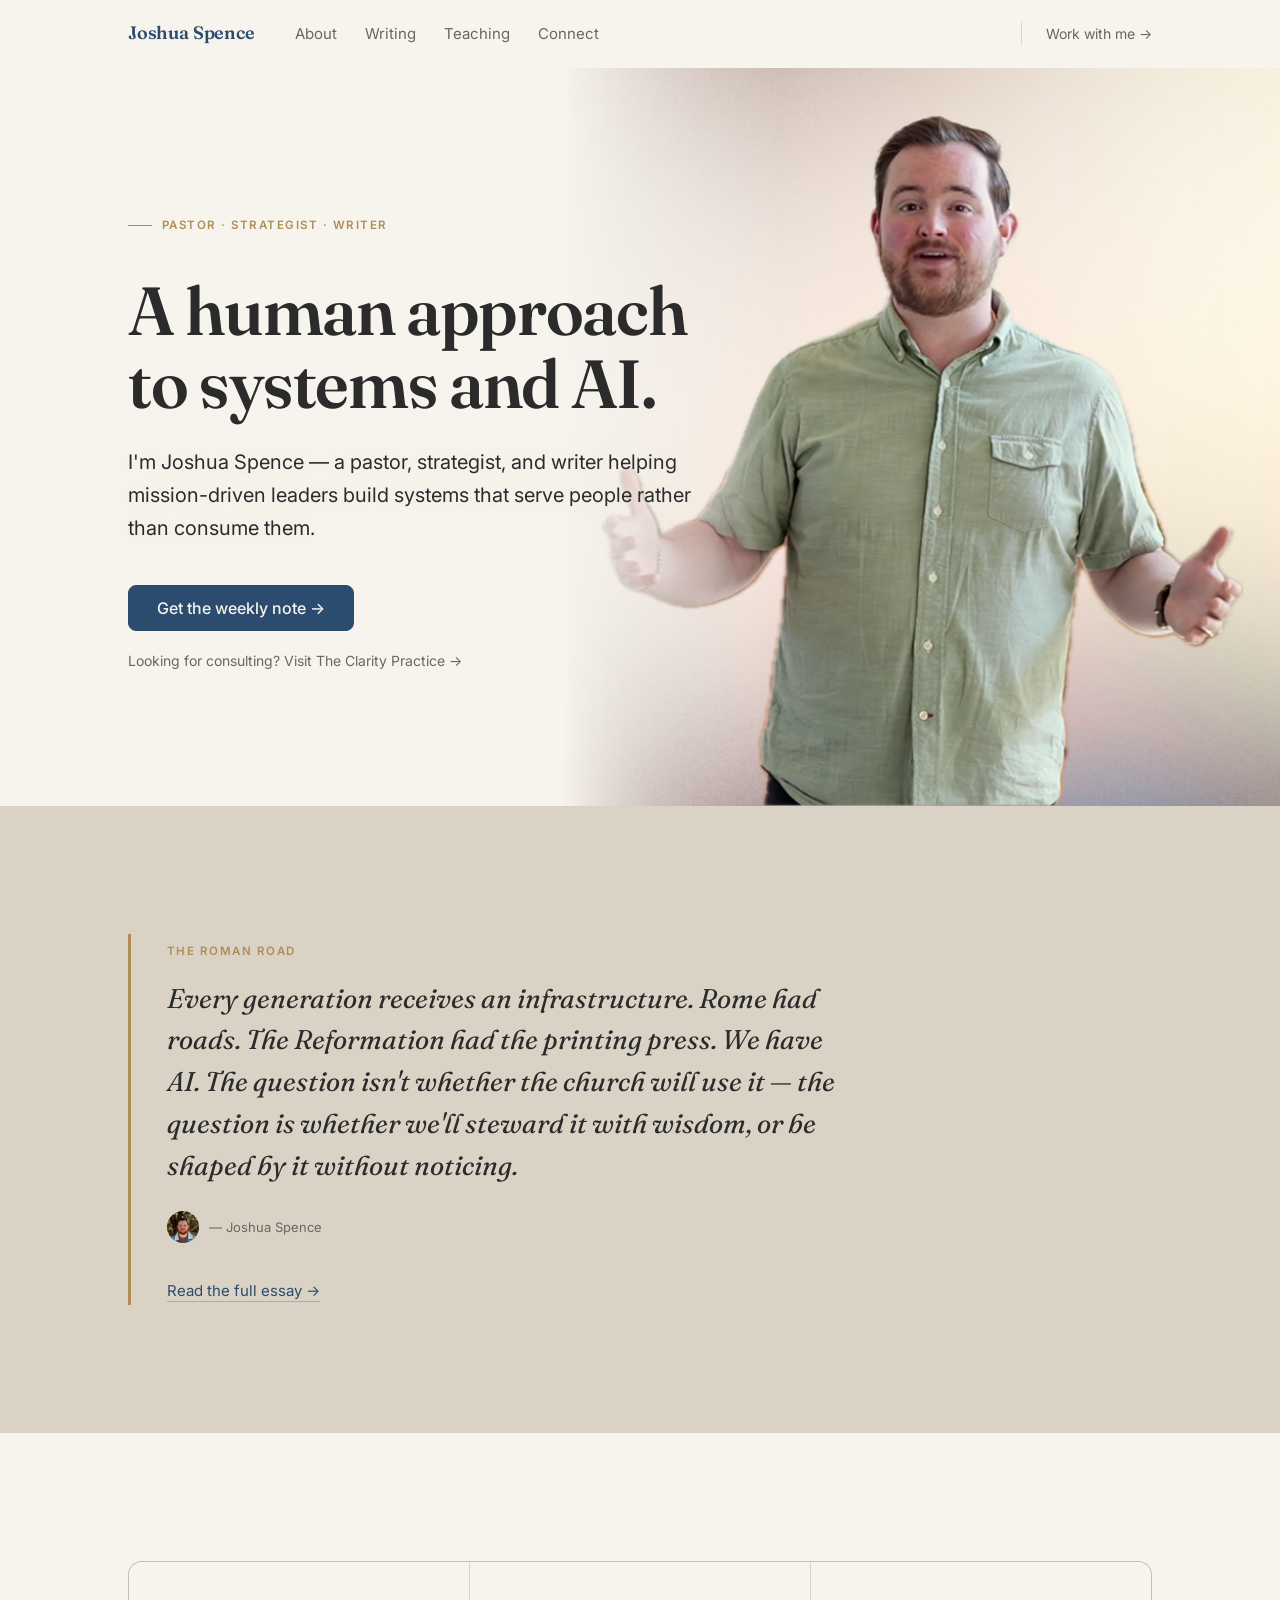
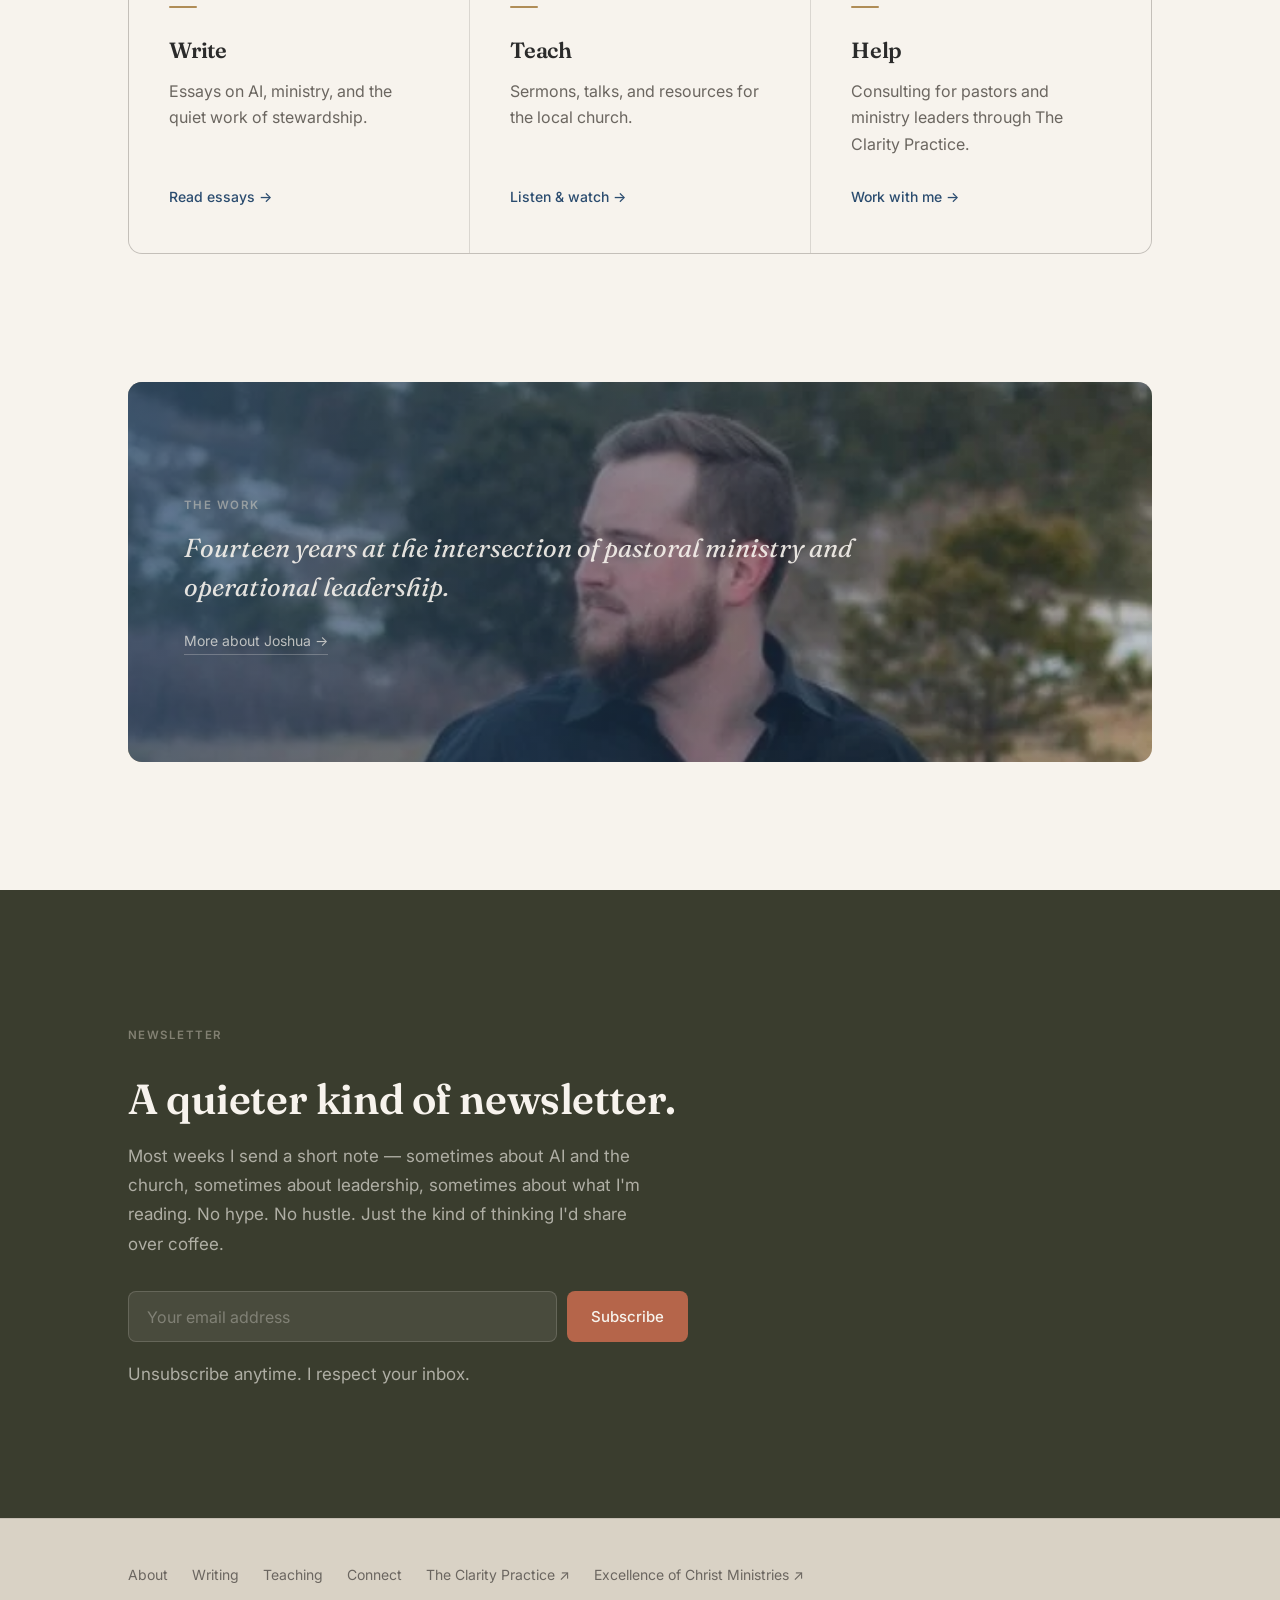
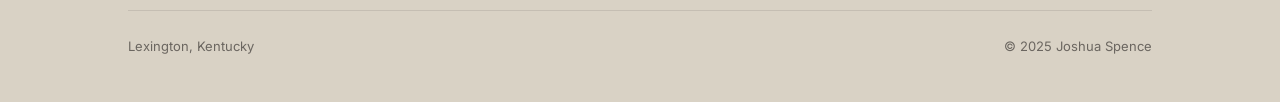
==== index.html @ 47ae92fe "Fix Kit forms: native HTML POST via hidden iframe" ====
<!DOCTYPE html>
<html lang="en">
<head>
  <meta charset="UTF-8">
  <meta name="viewport" content="width=device-width, initial-scale=1.0">
  <title>Joshua Spence — A Human Approach to Systems and AI</title>
  <meta name="description" content="Joshua Spence is a pastor, strategist, and writer helping mission-driven leaders build systems that serve people rather than consume them.">
  <link rel="preconnect" href="https://fonts.googleapis.com">
  <link rel="preconnect" href="https://fonts.gstatic.com" crossorigin>
  <link href="https://fonts.googleapis.com/css2?family=Fraunces:ital,opsz,wght@0,9..144,400;0,9..144,600;0,9..144,700;1,9..144,400;1,9..144,600&family=Inter:wght@400;500;600&display=swap" rel="stylesheet">
  <link rel="stylesheet" href="assets/css/styles.css">
</head>
<body>

  <!-- NAV -->
  <nav class="nav" role="navigation" aria-label="Main navigation">
    <div class="nav-inner">
      <a href="index.html" class="nav-logo">Joshua Spence</a>
      <ul class="nav-links" role="list">
        <li><a href="about.html">About</a></li>
        <li><a href="writing.html">Writing</a></li>
        <li><a href="teaching.html">Teaching</a></li>
        <li><a href="connect.html">Connect</a></li>
      </ul>
      <a href="https://theclaritypractice.com" class="nav-work" target="_blank" rel="noopener noreferrer">Work with me →</a>
      <button class="nav-hamburger" aria-label="Open menu" aria-expanded="false">
        <span></span><span></span><span></span>
      </button>
    </div>
  </nav>

  <div class="nav-mobile" role="dialog" aria-label="Mobile navigation">
    <a href="about.html">About</a>
    <a href="writing.html">Writing</a>
    <a href="teaching.html">Teaching</a>
    <a href="connect.html">Connect</a>
    <a href="https://theclaritypractice.com" class="nav-work-mobile" target="_blank" rel="noopener noreferrer">Work with me →</a>
  </div>

  <main>

    <!-- HERO -->
    <section class="home-hero-section">
      <div class="home-hero-photo" aria-hidden="true">
        <img src="assets/img/js-hero.png" alt="" draggable="false">
      </div>
      <div class="container">
        <div class="home-hero">
          <span class="overline">Pastor · Strategist · Writer</span>
          <h1>A human approach to systems and AI.</h1>
          <p class="hero-sub">I'm Joshua Spence — a pastor, strategist, and writer helping mission-driven leaders build systems that serve people rather than consume them.</p>
          <div class="hero-actions">
            <a href="#subscribe" class="btn btn-primary btn-lg">Get the weekly note →</a>
            <a href="https://theclaritypractice.com" class="hero-secondary" target="_blank" rel="noopener noreferrer">Looking for consulting? Visit The Clarity Practice →</a>
          </div>
        </div>
      </div>
    </section>

    <!-- THE ROMAN ROAD -->
    <section class="roman-road section-stone">
      <div class="container">
        <div class="roman-road-inner fade-up">
          <span class="overline">The Roman Road</span>
          <p class="roman-road-body">Every generation receives an infrastructure. Rome had roads. The Reformation had the printing press. We have AI. The question isn't whether the church will use it — the question is whether we'll steward it with wisdom, or be shaped by it without noticing.</p>
          <div class="quote-attr">
            <div class="avatar avatar-sm">
              <img src="assets/img/js-portrait.jpg" alt="Joshua Spence">
            </div>
            <span class="quote-attr-name">— Joshua Spence</span>
          </div>
          <div class="roman-road-cta">
            <a href="writing.html#roman-road" class="link-text">Read the full essay →</a>
          </div>
        </div>
      </div>
    </section>

    <!-- THREE COLUMNS: WRITE / TEACH / HELP -->
    <section class="three-col-section">
      <div class="container">
        <div class="three-col-grid stagger">

          <div class="col-card">
            <div class="col-rule"></div>
            <h3>Write</h3>
            <p>Essays on AI, ministry, and the quiet work of stewardship.</p>
            <a href="writing.html" class="col-link">Read essays →</a>
          </div>

          <div class="col-card">
            <div class="col-rule"></div>
            <h3>Teach</h3>
            <p>Sermons, talks, and resources for the local church.</p>
            <a href="teaching.html" class="col-link">Listen &amp; watch →</a>
          </div>

          <div class="col-card">
            <div class="col-rule"></div>
            <h3>Help</h3>
            <p>Consulting for pastors and ministry leaders through The Clarity Practice.</p>
            <a href="https://theclaritypractice.com" class="col-link" target="_blank" rel="noopener noreferrer">Work with me →</a>
          </div>

        </div>
      </div>
    </section>

    <!-- PHOTO STRIP -->
    <section style="padding: 0 0 clamp(88px,10vw,128px);">
      <div class="container">
        <div class="photo-strip fade-up">
          <img src="assets/img/js-outdoor.jpg" alt="Joshua Spence" loading="lazy">
          <div class="photo-strip-overlay">
            <div class="photo-strip-content">
              <span class="overline">The Work</span>
              <blockquote>Fourteen years at the intersection of pastoral ministry and operational leadership.</blockquote>
              <a href="about.html" class="strip-link">More about Joshua →</a>
            </div>
          </div>
        </div>
      </div>
    </section>

    <!-- EMAIL SIGNUP -->
    <section class="email-section" id="subscribe">
      <div class="container">
        <div class="email-inner fade-up">
          <span class="overline">Newsletter</span>
          <h2>A quieter kind of newsletter.</h2>
          <p>Most weeks I send a short note — sometimes about AI and the church, sometimes about leadership, sometimes about what I'm reading. No hype. No hustle. Just the kind of thinking I'd share over coffee.</p>
          <iframe name="kit-frame" style="display:none;" aria-hidden="true" title="Kit form target"></iframe>
          <form class="email-form" action="https://app.kit.com/forms/53e5c9f80a/subscriptions" method="post" target="kit-frame" novalidate>
            <input type="email" name="email_address" class="email-input" placeholder="Your email address" required aria-label="Email address">
            <button type="submit" class="email-btn">Subscribe</button>
          </form>
          <p class="email-micro">Unsubscribe anytime. I respect your inbox.</p>
        </div>
      </div>
    </section>

  </main>

  <!-- FOOTER -->
  <footer class="footer" role="contentinfo">
    <div class="container">
      <div class="footer-inner">
        <nav class="footer-links" aria-label="Footer navigation">
          <a href="about.html">About</a>
          <a href="writing.html">Writing</a>
          <a href="teaching.html">Teaching</a>
          <a href="connect.html">Connect</a>
          <a href="https://theclaritypractice.com" target="_blank" rel="noopener noreferrer">The Clarity Practice ↗</a>
          <a href="https://excellenciesofchrist.com" target="_blank" rel="noopener noreferrer">Excellence of Christ Ministries ↗</a>
        </nav>
        <div class="footer-divider"></div>
        <div class="footer-meta">
          <span>Lexington, Kentucky</span>
          <span>&copy; 2025 Joshua Spence</span>
        </div>
      </div>
    </div>
  </footer>

  <script src="assets/js/main.js"></script>
</body>
</html>
---- assets/css/styles.css ----
/* ─────────────────────────────────────────────────────
   Joshua Spence — joshuaspence.com
   Visual Identity: Fraunces + Inter
   Palette: Ivory · Stone · Deep Slate · Brass · Clay
   ───────────────────────────────────────────────────── */

/* 01 — DESIGN TOKENS
───────────────────── */
:root {
  /* Palette */
  --ivory:      #F7F3ED;
  --stone:      #D9D2C5;
  --charcoal:   #2B2B2B;
  --warm-grey:  #6B6660;
  --slate:      #2B4C6F;
  --brass:      #B08D57;
  --clay:       #B5654A;
  --olive:      #3A3D2E;

  /* Semantic aliases */
  --bg:           var(--ivory);
  --bg-surface:   var(--stone);
  --bg-dark:      var(--olive);
  --text:         var(--charcoal);
  --text-muted:   var(--warm-grey);
  --accent:       var(--slate);
  --border:       rgba(107,102,96,0.20);

  /* Typography */
  --font:         'Inter', -apple-system, BlinkMacSystemFont, system-ui, sans-serif;
  --font-display: 'Fraunces', 'Lora', Georgia, 'Times New Roman', serif;

  /* Layout */
  --nav-h:       68px;
  --max-w:       1120px;
  --pad:         clamp(20px, 5vw, 48px);
  --section-pad: clamp(88px, 10vw, 128px);

  /* Radii */
  --r-sm: 4px;
  --r:    8px;
  --r-lg: 14px;

  /* Shadows */
  --shadow-sm: 0 1px 4px rgba(43,76,111,0.08);
  --shadow:    0 2px 14px rgba(43,76,111,0.10), 0 1px 3px rgba(43,76,111,0.05);

  --ease: 200ms ease;
}

/* 02 — RESET
────────────── */
*, *::before, *::after { box-sizing: border-box; margin: 0; padding: 0; }
html { scroll-behavior: smooth; -webkit-text-size-adjust: 100%; }
body {
  font-family: var(--font);
  font-size: 18px;
  line-height: 1.7;
  color: var(--text);
  background: var(--bg);
  -webkit-font-smoothing: antialiased;
}
img, video { display: block; max-width: 100%; }
a { color: var(--accent); text-decoration: none; }
button { cursor: pointer; font: inherit; border: none; background: none; }
::selection { background: rgba(176,141,87,0.22); }

/* 03 — BASE TYPOGRAPHY
──────────────────────── */
h1, h2, h3, h4 {
  font-family: var(--font-display);
  color: var(--text);
  letter-spacing: -0.01em;
}
h1 { font-size: clamp(36px, 5.5vw, 52px); font-weight: 600; line-height: 1.15; }
h2 { font-size: clamp(26px, 3.5vw, 36px); font-weight: 600; line-height: 1.25; }
h3 { font-size: clamp(20px, 2.5vw, 26px); font-weight: 400; line-height: 1.35; }
p { max-width: 65ch; }
p + p { margin-top: 1.25em; }

/* 04 — LAYOUT
─────────────── */
.container {
  max-width: var(--max-w);
  margin-inline: auto;
  padding-inline: var(--pad);
}
section { padding-block: var(--section-pad); }
.section-stone { background: var(--stone); }
.section-dark  { background: var(--bg-dark); }

/* 05 — OVERLINE / EYEBROW
─────────────────────────── */
.overline {
  display: inline-block;
  font-family: var(--font);
  font-size: 11.5px;
  font-weight: 600;
  letter-spacing: 0.13em;
  text-transform: uppercase;
  color: var(--brass);
  margin-bottom: 16px;
}

/* 06 — NAV
──────────── */
.nav {
  position: sticky;
  top: 0;
  z-index: 100;
  height: var(--nav-h);
  background: rgba(247,243,237,0.96);
  backdrop-filter: blur(8px);
  -webkit-backdrop-filter: blur(8px);
  border-bottom: 1px solid transparent;
  transition: border-color var(--ease), box-shadow var(--ease);
}
.nav.scrolled {
  border-bottom-color: var(--border);
  box-shadow: var(--shadow-sm);
}
.nav-inner {
  max-width: var(--max-w);
  margin-inline: auto;
  padding-inline: var(--pad);
  height: 100%;
  display: flex;
  align-items: center;
  gap: 0;
}
.nav-logo {
  font-family: var(--font-display);
  font-size: 18px;
  font-weight: 600;
  color: var(--slate);
  letter-spacing: -0.01em;
  text-decoration: none;
  flex-shrink: 0;
}
.nav-logo:hover { text-decoration: none; opacity: 0.80; }
.nav-links {
  display: flex;
  list-style: none;
  gap: 28px;
  margin-left: 40px;
}
.nav-links a {
  font-size: 15px;
  font-weight: 400;
  color: var(--warm-grey);
  text-decoration: none;
  transition: color var(--ease);
}
.nav-links a:hover,
.nav-links a.active { color: var(--text); }
.nav-work {
  margin-left: auto;
  font-size: 14px;
  color: var(--warm-grey);
  text-decoration: none;
  white-space: nowrap;
  transition: color var(--ease);
  padding-left: 24px;
  border-left: 1px solid var(--border);
  flex-shrink: 0;
}
.nav-work:hover { color: var(--slate); text-decoration: none; }
.nav-hamburger {
  display: none;
  flex-direction: column;
  gap: 5px;
  padding: 8px;
  margin-left: auto;
}
.nav-hamburger span {
  display: block;
  width: 22px;
  height: 1.5px;
  background: var(--text);
  transition: transform var(--ease), opacity var(--ease);
}
.nav-hamburger.open span:nth-child(1) { transform: translateY(6.5px) rotate(45deg); }
.nav-hamburger.open span:nth-child(2) { opacity: 0; }
.nav-hamburger.open span:nth-child(3) { transform: translateY(-6.5px) rotate(-45deg); }

/* 07 — MOBILE NAV
─────────────────── */
.nav-mobile {
  display: none;
  position: fixed;
  inset: var(--nav-h) 0 0;
  background: var(--bg);
  z-index: 99;
  flex-direction: column;
  padding: 36px var(--pad) var(--pad);
  gap: 0;
  overflow-y: auto;
}
.nav-mobile.open { display: flex; }
.nav-mobile a {
  font-family: var(--font-display);
  font-size: 26px;
  font-weight: 600;
  color: var(--text);
  text-decoration: none;
  padding-block: 14px;
  border-bottom: 1px solid var(--border);
}
.nav-mobile a:last-child { border-bottom: none; }
.nav-mobile .nav-work-mobile {
  font-family: var(--font);
  font-size: 15px;
  font-weight: 400;
  color: var(--warm-grey);
  margin-top: 24px;
  padding-top: 24px;
  border-top: 1px solid var(--border);
  border-bottom: none;
  padding-block: 0;
}

/* 08 — BUTTONS
──────────────── */
.btn {
  display: inline-flex;
  align-items: center;
  gap: 6px;
  font-size: 15px;
  font-weight: 500;
  padding: 12px 22px;
  border-radius: var(--r);
  text-decoration: none;
  transition: all var(--ease);
  cursor: pointer;
  border: 1.5px solid transparent;
  white-space: nowrap;
  line-height: 1;
}
.btn-lg { padding: 14px 28px; font-size: 16px; }
.btn-sm { padding: 9px 18px; font-size: 14px; }

.btn-primary {
  background: var(--slate);
  color: var(--ivory);
  border-color: var(--slate);
}
.btn-primary:hover {
  background: #23405E;
  border-color: #23405E;
  box-shadow: 0 4px 16px rgba(43,76,111,0.24);
  text-decoration: none;
  color: var(--ivory);
}
.btn-secondary {
  background: transparent;
  color: var(--slate);
  border-color: rgba(43,76,111,0.28);
}
.btn-secondary:hover {
  background: rgba(43,76,111,0.05);
  border-color: var(--slate);
  text-decoration: none;
  color: var(--slate);
}
.btn-clay {
  background: var(--clay);
  color: var(--ivory);
  border-color: var(--clay);
}
.btn-clay:hover {
  background: #A0573E;
  border-color: #A0573E;
  box-shadow: 0 4px 16px rgba(181,101,74,0.28);
  text-decoration: none;
  color: var(--ivory);
}
.btn-ghost {
  background: rgba(247,243,237,0.08);
  color: rgba(247,243,237,0.85);
  border-color: rgba(247,243,237,0.20);
}
.btn-ghost:hover {
  background: rgba(247,243,237,0.14);
  color: var(--ivory);
  text-decoration: none;
}
.link-text {
  font-size: 15px;
  color: var(--slate);
  text-decoration: none;
  border-bottom: 1px solid rgba(43,76,111,0.28);
  transition: border-color var(--ease);
  padding-bottom: 1px;
}
.link-text:hover { border-bottom-color: var(--slate); text-decoration: none; }
.link-muted {
  font-size: 14px;
  color: var(--warm-grey);
  text-decoration: none;
  transition: color var(--ease);
}
.link-muted:hover { color: var(--text); text-decoration: none; }

/* 09 — INNER PAGE HERO
──────────────────────── */
.page-hero {
  padding-top: clamp(64px, 9vw, 104px);
  padding-bottom: clamp(48px, 6vw, 80px);
}
.page-hero .overline { display: block; }
.page-hero h1 {
  margin-top: 10px;
  max-width: 18ch;
}
.page-hero .hero-sub {
  margin-top: 20px;
  font-size: clamp(17px, 2vw, 20px);
  line-height: 1.62;
  color: var(--warm-grey);
  max-width: 52ch;
}

/* 10 — HOME HERO
──────────────────── */
/* Hero section: text over layered photo */
.home-hero-section {
  position: relative;
  padding: 0;
  overflow: hidden;
  min-height: clamp(580px, 82vh, 780px);
}
.home-hero-section .container {
  position: relative;
  z-index: 2;
}
.home-hero {
  padding-top: clamp(88px, 12vw, 148px);
  padding-bottom: clamp(80px, 10vw, 120px);
  display: flex;
  flex-direction: column;
  align-items: flex-start;
  max-width: 600px;
}
.home-hero-photo {
  position: absolute;
  right: 0;
  top: 0;
  bottom: 0;
  width: clamp(420px, 56vw, 760px);
  z-index: 1;
  pointer-events: none;
  user-select: none;
  /* Only dissolve the left edge — top uses the image's natural light background to blend */
  -webkit-mask-image: linear-gradient(to right, transparent 0%, rgba(0,0,0,0.4) 12%, black 30%);
  mask-image: linear-gradient(to right, transparent 0%, rgba(0,0,0,0.4) 12%, black 30%);
}
.home-hero-photo img {
  display: block;
  width: 100%;
  height: 100%;
  object-fit: cover;
  object-position: center 8%;
}
.home-hero .overline {
  display: flex;
  align-items: center;
  gap: 10px;
}
.home-hero .overline::before {
  content: '';
  display: block;
  width: 24px;
  height: 1px;
  background: var(--brass);
  flex-shrink: 0;
}
.home-hero h1 {
  margin-top: 22px;
  font-size: clamp(40px, 6.5vw, 68px);
  line-height: 1.08;
  letter-spacing: -0.02em;
  max-width: 15ch;
}
.home-hero .hero-sub {
  margin-top: 26px;
  font-size: clamp(17px, 2vw, 20px);
  line-height: 1.65;
  color: var(--charcoal);
  max-width: 54ch;
  /* Readable against ivory and against the photo — soft ivory halo */
  text-shadow:
    0 0 18px rgba(247,243,237,0.95),
    0 0 36px rgba(247,243,237,0.80),
    0 0 56px rgba(247,243,237,0.60);
}
.hero-actions {
  margin-top: 40px;
  display: flex;
  flex-direction: column;
  gap: 18px;
  align-items: flex-start;
}
.hero-secondary {
  font-size: 14px;
  color: var(--warm-grey);
  text-decoration: none;
  transition: color var(--ease);
}
.hero-secondary:hover { color: var(--slate); text-decoration: none; }

/* 11 — ROMAN ROAD PULL SECTION
───────────────────────────────── */
.roman-road {
  padding-block: var(--section-pad);
}
.roman-road-inner {
  max-width: 720px;
  padding-left: 36px;
  border-left: 3px solid var(--brass);
  position: relative;
}
.roman-road-body {
  font-family: var(--font-display);
  font-style: italic;
  font-size: clamp(20px, 2.5vw, 27px);
  line-height: 1.55;
  color: var(--text);
  max-width: 54ch;
}
.roman-road-cta {
  margin-top: 32px;
}

/* 12 — THREE COLUMN: WRITE / TEACH / HELP
─────────────────────────────────────────── */
.three-col-section {
  padding-block: var(--section-pad);
}
.three-col-header {
  margin-bottom: 52px;
}
.three-col-grid {
  display: grid;
  grid-template-columns: repeat(3, 1fr);
  gap: 1px;
  background: var(--border);
  border: 1px solid var(--border);
  border-radius: var(--r-lg);
  overflow: hidden;
}
.col-card {
  background: var(--bg);
  padding: 44px 40px;
  display: flex;
  flex-direction: column;
  transition: background var(--ease);
}
.col-card:hover { background: rgba(247,243,237,0.60); }
.col-rule {
  width: 28px;
  height: 2px;
  background: var(--brass);
  border-radius: 1px;
  margin-bottom: 28px;
  flex-shrink: 0;
}
.col-card h3 {
  font-size: 22px;
  font-weight: 600;
  color: var(--text);
  margin-bottom: 12px;
}
.col-card p {
  font-size: 16px;
  line-height: 1.65;
  color: var(--warm-grey);
  flex: 1;
  max-width: 100%;
}
.col-link {
  margin-top: 28px;
  font-size: 14px;
  font-weight: 500;
  color: var(--slate);
  text-decoration: none;
  display: inline-flex;
  align-items: center;
  gap: 4px;
  transition: gap var(--ease), color var(--ease);
  flex-shrink: 0;
}
.col-link:hover { gap: 8px; text-decoration: none; color: var(--text); }

/* 13 — EMAIL SIGNUP SECTION
─────────────────────────────── */
.email-section {
  background: var(--bg-dark);
  padding-block: var(--section-pad);
}
.email-inner { max-width: 560px; }
.email-inner .overline { color: rgba(217,210,197,0.45); }
.email-inner h2 {
  color: var(--ivory);
  margin-top: 12px;
  font-size: clamp(28px, 4vw, 42px);
  line-height: 1.2;
}
.email-inner > p {
  color: rgba(247,243,237,0.62);
  margin-top: 18px;
  font-size: 17px;
  line-height: 1.72;
  max-width: 48ch;
}
.email-form {
  display: flex;
  gap: 10px;
  margin-top: 32px;
  flex-wrap: wrap;
}
.email-input {
  flex: 1;
  min-width: 220px;
  padding: 13px 18px;
  font-size: 16px;
  font-family: var(--font);
  background: rgba(247,243,237,0.08);
  border: 1px solid rgba(247,243,237,0.16);
  border-radius: var(--r);
  color: var(--ivory);
  outline: none;
  transition: border-color var(--ease), background var(--ease);
}
.email-input::placeholder { color: rgba(247,243,237,0.32); }
.email-input:focus {
  border-color: rgba(247,243,237,0.38);
  background: rgba(247,243,237,0.12);
}
.email-btn {
  padding: 13px 24px;
  background: var(--clay);
  color: var(--ivory);
  border: none;
  border-radius: var(--r);
  font-size: 15px;
  font-weight: 500;
  font-family: var(--font);
  cursor: pointer;
  transition: background var(--ease), box-shadow var(--ease);
  white-space: nowrap;
}
.email-btn:hover {
  background: #A0573E;
  box-shadow: 0 4px 16px rgba(181,101,74,0.30);
}
.email-btn.sent { background: var(--olive); cursor: default; }
.email-micro {
  margin-top: 14px;
  font-size: 13px;
  color: rgba(247,243,237,0.30);
  max-width: none;
}

/* 14 — WRITING / ESSAY LIST
─────────────────────────────── */
.essay-list {
  display: flex;
  flex-direction: column;
}
.essay-item {
  padding-block: 48px;
  border-bottom: 1px solid var(--border);
  max-width: 700px;
}
.essay-item:first-child { padding-top: 0; }
.essay-meta {
  font-size: 13px;
  color: var(--warm-grey);
  letter-spacing: 0.02em;
  margin-bottom: 10px;
}
.essay-title {
  font-family: var(--font-display);
  font-size: clamp(22px, 3vw, 30px);
  font-weight: 600;
  color: var(--text);
  line-height: 1.18;
  letter-spacing: -0.01em;
  text-decoration: none;
  display: block;
  transition: color var(--ease);
}
.essay-title:hover { color: var(--slate); text-decoration: none; }
.essay-subtitle {
  font-family: var(--font-display);
  font-style: italic;
  font-size: 16px;
  color: var(--warm-grey);
  margin-top: 4px;
  display: block;
}
.essay-excerpt {
  margin-top: 14px;
  font-size: 17px;
  line-height: 1.68;
  color: var(--warm-grey);
  max-width: 58ch;
}
.essay-read {
  display: inline-flex;
  align-items: center;
  gap: 4px;
  font-size: 14px;
  font-weight: 500;
  color: var(--slate);
  text-decoration: none;
  margin-top: 16px;
  transition: gap var(--ease);
}
.essay-read:hover { gap: 8px; text-decoration: none; }
.essay-coming { opacity: 0.45; }
.essay-coming .essay-title { cursor: default; pointer-events: none; }
.tag-coming {
  display: inline-block;
  font-family: var(--font);
  font-size: 10px;
  font-weight: 600;
  letter-spacing: 0.09em;
  text-transform: uppercase;
  color: var(--brass);
  background: rgba(176,141,87,0.12);
  border: 1px solid rgba(176,141,87,0.28);
  padding: 2px 8px;
  border-radius: 20px;
  vertical-align: middle;
  margin-left: 10px;
  font-style: normal;
}

/* 15 — ABOUT PAGE
─────────────────── */
.about-layout {
  display: grid;
  grid-template-columns: 1fr 360px;
  gap: 80px;
  align-items: start;
}
.about-photo {
  border-radius: var(--r-lg);
  overflow: hidden;
  aspect-ratio: 3/4;
  background: var(--stone);
  position: sticky;
  top: calc(var(--nav-h) + 32px);
}
.about-photo img {
  width: 100%;
  height: 100%;
  object-fit: cover;
  object-position: center top;
}
.about-lead {
  font-family: var(--font-display);
  font-style: italic;
  font-size: clamp(18px, 2.5vw, 24px);
  line-height: 1.55;
  color: var(--warm-grey);
  border-left: 3px solid var(--brass);
  padding-left: 28px;
  margin-bottom: 44px;
  max-width: 52ch;
}
.about-body {
  font-size: 18px;
  line-height: 1.78;
}
.about-body p { max-width: 62ch; }
.about-body p + p { margin-top: 1.3em; }
.about-ctas {
  margin-top: 52px;
  display: flex;
  flex-wrap: wrap;
  gap: 16px;
  align-items: center;
}

/* 16 — TEACHING PAGE
──────────────────────── */
.teaching-eoc {
  max-width: 660px;
}
.teaching-eoc h2 { margin-top: 12px; margin-bottom: 18px; }
.teaching-eoc p { font-size: 18px; line-height: 1.72; color: var(--warm-grey); }
.teaching-placeholder {
  margin-top: 72px;
  padding: 52px 48px;
  border: 1.5px dashed rgba(107,102,96,0.28);
  border-radius: var(--r-lg);
  max-width: 660px;
}
.teaching-placeholder p {
  color: var(--warm-grey);
  font-size: 17px;
  font-style: italic;
  font-family: var(--font-display);
}

/* 17 — CONNECT PAGE
───────────────────── */
.doors-grid {
  display: grid;
  grid-template-columns: 1fr 1fr;
  gap: 20px;
  max-width: 860px;
}
.door {
  padding: 44px;
  border-radius: var(--r-lg);
  display: flex;
  flex-direction: column;
}
.door-primary {
  background: var(--slate);
}
.door-primary .overline { color: rgba(217,210,197,0.48); margin-bottom: 12px; }
.door-primary h3 {
  font-family: var(--font-display);
  font-size: 24px;
  font-weight: 600;
  color: var(--ivory);
  margin-bottom: 14px;
  line-height: 1.3;
}
.door-primary > p {
  font-size: 16px;
  line-height: 1.68;
  color: rgba(247,243,237,0.65);
  max-width: none;
}
.door-secondary {
  background: var(--stone);
}
.door-secondary .overline { color: var(--warm-grey); margin-bottom: 12px; }
.door-secondary h3 {
  font-family: var(--font-display);
  font-size: 22px;
  font-weight: 600;
  color: var(--text);
  margin-bottom: 14px;
  line-height: 1.3;
}
.door-secondary > p {
  font-size: 16px;
  line-height: 1.68;
  color: var(--warm-grey);
  max-width: none;
}
.door-form {
  margin-top: 28px;
  display: flex;
  flex-direction: column;
  gap: 10px;
}
.door-input {
  padding: 12px 16px;
  font-size: 15px;
  font-family: var(--font);
  background: rgba(247,243,237,0.09);
  border: 1px solid rgba(247,243,237,0.18);
  border-radius: var(--r);
  color: var(--ivory);
  outline: none;
  transition: border-color var(--ease), background var(--ease);
}
.door-input::placeholder { color: rgba(247,243,237,0.32); }
.door-input:focus {
  border-color: rgba(247,243,237,0.40);
  background: rgba(247,243,237,0.13);
}
.door-cta { margin-top: 28px; }
.connect-direct {
  margin-top: 44px;
  padding-top: 44px;
  border-top: 1px solid var(--border);
  max-width: 860px;
}
.connect-direct p { color: var(--warm-grey); font-size: 16px; max-width: none; }
.connect-direct a { color: var(--slate); }
.connect-direct a:hover { text-decoration: underline; }

/* 18 — FOOTER
─────────────── */
.footer {
  background: var(--stone);
  padding-block: 44px;
  border-top: 1px solid rgba(107,102,96,0.18);
}
.footer-inner {
  display: flex;
  flex-direction: column;
  gap: 24px;
}
.footer-links {
  display: flex;
  flex-wrap: wrap;
  gap: 6px 24px;
  align-items: center;
}
.footer-links a {
  font-size: 14px;
  color: var(--warm-grey);
  text-decoration: none;
  transition: color var(--ease);
}
.footer-links a:hover { color: var(--text); }
.footer-divider {
  height: 1px;
  background: rgba(107,102,96,0.18);
}
.footer-meta {
  display: flex;
  align-items: center;
  justify-content: space-between;
  flex-wrap: wrap;
  gap: 8px;
  font-size: 13px;
  color: var(--warm-grey);
}

/* 19 — AVATAR / AUTHOR COMPONENTS
──────────────────────────────────── */

/* Circular avatars */
.avatar {
  border-radius: 50%;
  overflow: hidden;
  flex-shrink: 0;
  background: var(--stone);
}
.avatar img {
  width: 100%;
  height: 100%;
  object-fit: cover;
  object-position: center top;
  display: block;
}
.avatar-sm { width: 32px;  height: 32px;  }
.avatar-md { width: 48px;  height: 48px;  }
.avatar-lg { width: 64px;  height: 64px;  }
.avatar-xl { width: 88px;  height: 88px;  }

/* Author badge — used in hero above headline */
.author-badge {
  display: inline-flex;
  align-items: center;
  gap: 12px;
  margin-bottom: 28px;
}
.author-badge-info strong {
  display: block;
  font-size: 14px;
  font-weight: 600;
  color: var(--text);
  line-height: 1.3;
}
.author-badge-info span {
  display: block;
  font-size: 13px;
  color: var(--warm-grey);
  line-height: 1.3;
}

/* Quote attribution — small avatar + name after a pull quote */
.quote-attr {
  display: flex;
  align-items: center;
  gap: 10px;
  margin-top: 24px;
}
.quote-attr-name {
  font-size: 13px;
  color: var(--warm-grey);
  font-style: normal;
}

/* 20 — PHOTO COMPONENTS
──────────────────────── */

/* Contained photo strip (inside .container, rounded) */
.photo-strip {
  position: relative;
  border-radius: var(--r-lg);
  overflow: hidden;
  height: 380px;
}
.photo-strip img {
  width: 100%;
  height: 100%;
  object-fit: cover;
  object-position: center 30%;
  display: block;
}
.photo-strip-overlay {
  position: absolute;
  inset: 0;
  background: linear-gradient(to right, rgba(43,76,111,0.72) 0%, rgba(43,76,111,0.20) 100%);
  display: flex;
  align-items: center;
}
.photo-strip-content {
  padding: 44px 56px;
}
.photo-strip-content .overline {
  color: rgba(217,210,197,0.52);
  margin-bottom: 14px;
}
.photo-strip-content blockquote {
  font-family: var(--font-display);
  font-style: italic;
  font-weight: 400;
  font-size: clamp(18px, 2.5vw, 26px);
  line-height: 1.5;
  color: rgba(247,243,237,0.90);
  max-width: 44ch;
}
.photo-strip-content .strip-link {
  display: inline-block;
  margin-top: 22px;
  font-size: 14px;
  color: rgba(247,243,237,0.70);
  text-decoration: none;
  border-bottom: 1px solid rgba(247,243,237,0.25);
  padding-bottom: 1px;
  transition: color var(--ease), border-color var(--ease);
}
.photo-strip-content .strip-link:hover {
  color: var(--ivory);
  border-bottom-color: rgba(247,243,237,0.55);
}

/* Full-bleed photo banner (no container) */
.photo-banner {
  position: relative;
  height: 440px;
  overflow: hidden;
}
.photo-banner img {
  width: 100%;
  height: 100%;
  object-fit: cover;
  object-position: center 25%;
  display: block;
}
.photo-banner-overlay {
  position: absolute;
  inset: 0;
  background: linear-gradient(to bottom, rgba(43,76,111,0.10) 0%, rgba(43,76,111,0.50) 100%);
}

@media (max-width: 768px) {
  .photo-strip         { height: 300px; }
  .photo-strip-content { padding: 28px 24px; }
  .photo-banner        { height: 280px; }
}

/* 21 — ANIMATIONS
─────────────────── */
.fade-up {
  opacity: 0;
  transform: translateY(22px);
  transition: opacity 0.58s ease, transform 0.58s ease;
}
.fade-up.in-view { opacity: 1; transform: translateY(0); }

.stagger > * {
  opacity: 0;
  transform: translateY(16px);
  transition: opacity 0.50s ease, transform 0.50s ease;
}
.stagger.in-view > *:nth-child(1) { transition-delay: 0.05s; }
.stagger.in-view > *:nth-child(2) { transition-delay: 0.13s; }
.stagger.in-view > *:nth-child(3) { transition-delay: 0.21s; }
.stagger.in-view > *:nth-child(4) { transition-delay: 0.29s; }
.stagger.in-view > *:nth-child(5) { transition-delay: 0.37s; }
.stagger.in-view > * { opacity: 1; transform: translateY(0); }

/* 22 — RESPONSIVE
─────────────────── */
@media (max-width: 900px) {
  .about-layout { grid-template-columns: 1fr; }
  .about-photo { position: static; aspect-ratio: 16/9; max-height: 360px; }
}
@media (max-width: 768px) {
  .nav-links,
  .nav-work { display: none; }
  .nav-hamburger { display: flex; }
  .three-col-grid { grid-template-columns: 1fr; }
  .col-card:not(:last-child) { border-bottom: 1px solid var(--border); }
  .doors-grid { grid-template-columns: 1fr; }
  .email-form { flex-direction: column; }
  .about-ctas { flex-direction: column; align-items: flex-start; }
  .home-hero-section { min-height: unset; }
  .home-hero-photo { display: none; }
  .home-hero { max-width: 100%; }
}
@media (max-width: 520px) {
  .roman-road-inner { padding-left: 22px; }
  .door { padding: 32px 28px; }
  .teaching-placeholder { padding: 36px 28px; }
}
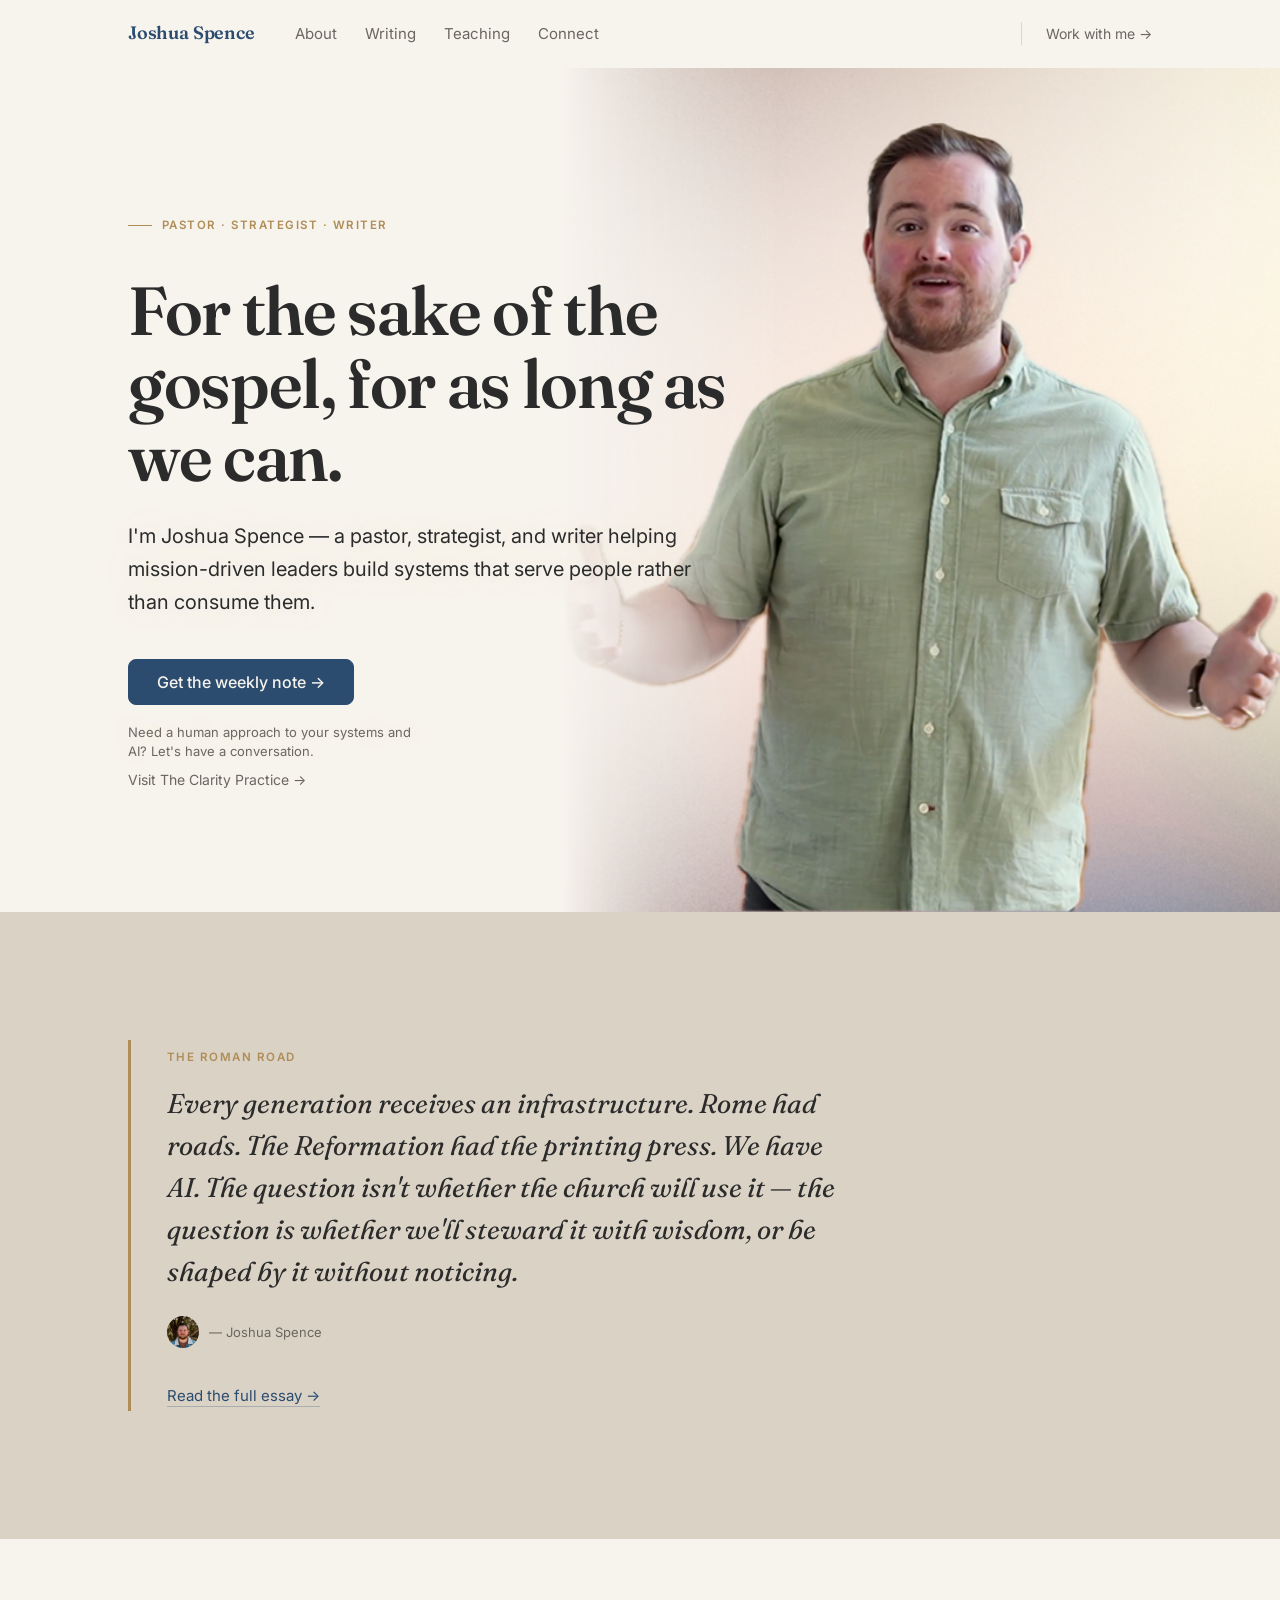
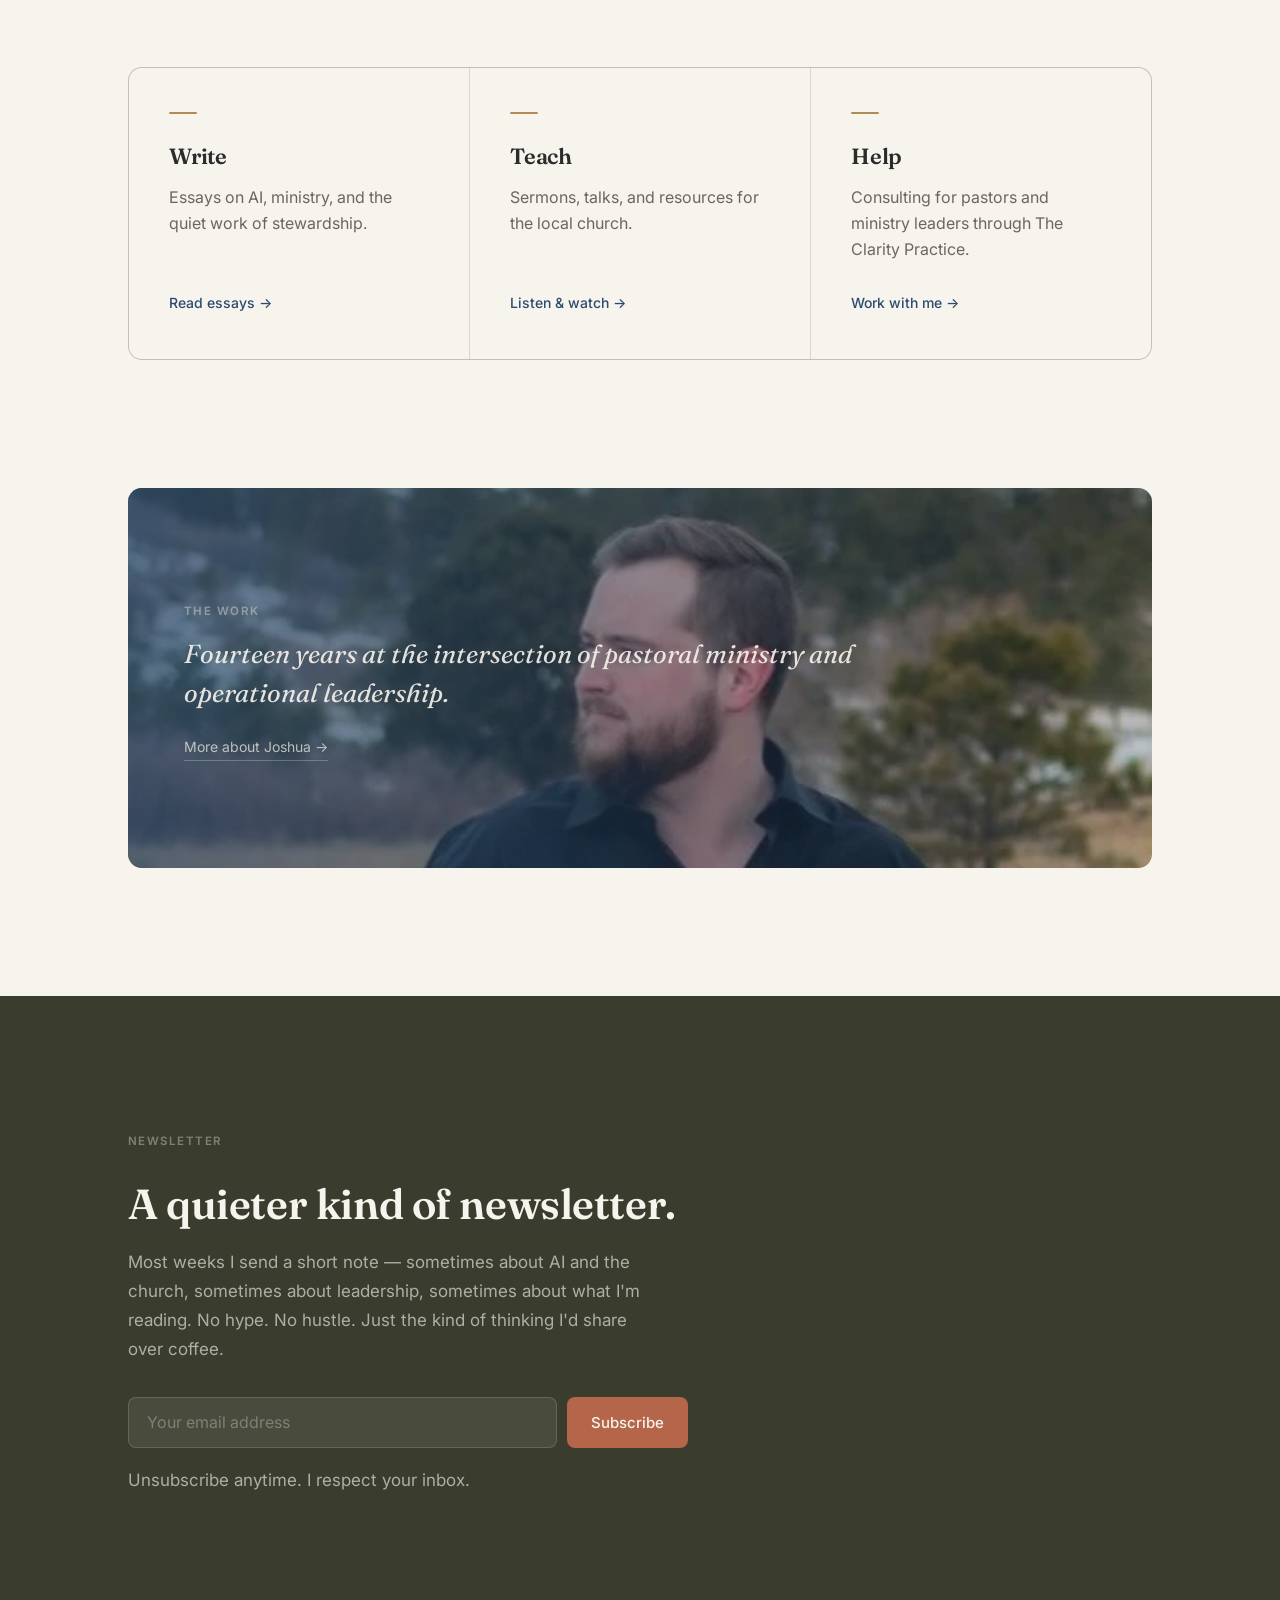
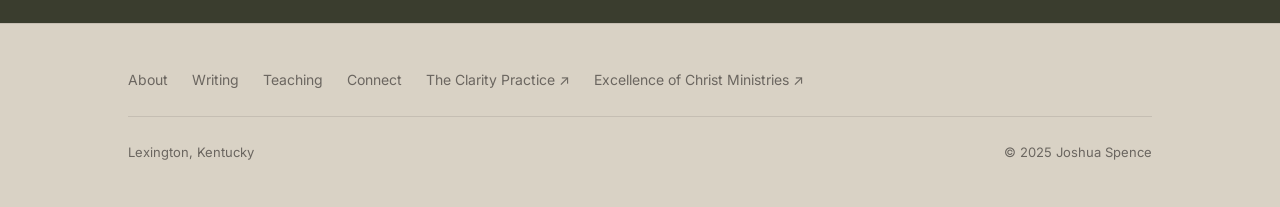
==== commit a34d7b93: "Update hero headline and consulting CTA copy" ====
--- a/index.html
+++ b/index.html
@@ -22,7 +22,7 @@
         <li><a href="teaching.html">Teaching</a></li>
         <li><a href="connect.html">Connect</a></li>
       </ul>
-      <a href="https://theclaritypractice.com" class="nav-work" target="_blank" rel="noopener noreferrer">Work with me →</a>
+      <a href="https://joshuaspence.co" class="nav-work" target="_blank" rel="noopener noreferrer">Work with me →</a>
       <button class="nav-hamburger" aria-label="Open menu" aria-expanded="false">
         <span></span><span></span><span></span>
       </button>
@@ -34,7 +34,7 @@
     <a href="writing.html">Writing</a>
     <a href="teaching.html">Teaching</a>
     <a href="connect.html">Connect</a>
-    <a href="https://theclaritypractice.com" class="nav-work-mobile" target="_blank" rel="noopener noreferrer">Work with me →</a>
+    <a href="https://joshuaspence.co" class="nav-work-mobile" target="_blank" rel="noopener noreferrer">Work with me →</a>
   </div>
 
   <main>
@@ -47,11 +47,14 @@
       <div class="container">
         <div class="home-hero">
           <span class="overline">Pastor · Strategist · Writer</span>
-          <h1>A human approach to systems and AI.</h1>
+          <h1>For the sake of the gospel, for as long as we can.</h1>
           <p class="hero-sub">I'm Joshua Spence — a pastor, strategist, and writer helping mission-driven leaders build systems that serve people rather than consume them.</p>
           <div class="hero-actions">
             <a href="#subscribe" class="btn btn-primary btn-lg">Get the weekly note →</a>
-            <a href="https://theclaritypractice.com" class="hero-secondary" target="_blank" rel="noopener noreferrer">Looking for consulting? Visit The Clarity Practice →</a>
+            <div class="hero-consult">
+              <p class="hero-consult-label">Need a human approach to your systems and AI? Let's have a conversation.</p>
+              <a href="https://joshuaspence.co" class="hero-secondary" target="_blank" rel="noopener noreferrer">Visit The Clarity Practice →</a>
+            </div>
           </div>
         </div>
       </div>
@@ -99,7 +102,7 @@
             <div class="col-rule"></div>
             <h3>Help</h3>
             <p>Consulting for pastors and ministry leaders through The Clarity Practice.</p>
-            <a href="https://theclaritypractice.com" class="col-link" target="_blank" rel="noopener noreferrer">Work with me →</a>
+            <a href="https://joshuaspence.co" class="col-link" target="_blank" rel="noopener noreferrer">Work with me →</a>
           </div>
 
         </div>
@@ -130,7 +133,7 @@
           <h2>A quieter kind of newsletter.</h2>
           <p>Most weeks I send a short note — sometimes about AI and the church, sometimes about leadership, sometimes about what I'm reading. No hype. No hustle. Just the kind of thinking I'd share over coffee.</p>
           <iframe name="kit-frame" style="display:none;" aria-hidden="true" title="Kit form target"></iframe>
-          <form class="email-form" action="https://app.kit.com/forms/53e5c9f80a/subscriptions" method="post" target="kit-frame" novalidate>
+          <form class="email-form" action="https://app.kit.com/forms/9468211/subscriptions" method="post" target="kit-frame" novalidate>
             <input type="email" name="email_address" class="email-input" placeholder="Your email address" required aria-label="Email address">
             <button type="submit" class="email-btn">Subscribe</button>
           </form>
@@ -150,7 +153,7 @@
           <a href="writing.html">Writing</a>
           <a href="teaching.html">Teaching</a>
           <a href="connect.html">Connect</a>
-          <a href="https://theclaritypractice.com" target="_blank" rel="noopener noreferrer">The Clarity Practice ↗</a>
+          <a href="https://joshuaspence.co" target="_blank" rel="noopener noreferrer">The Clarity Practice ↗</a>
           <a href="https://excellenciesofchrist.com" target="_blank" rel="noopener noreferrer">Excellence of Christ Ministries ↗</a>
         </nav>
         <div class="footer-divider"></div>
--- a/assets/css/styles.css
+++ b/assets/css/styles.css
@@ -407,6 +407,19 @@
   transition: color var(--ease);
 }
 .hero-secondary:hover { color: var(--slate); text-decoration: none; }
+.hero-consult {
+  display: flex;
+  flex-direction: column;
+  gap: 6px;
+}
+.hero-consult-label {
+  font-size: 13px;
+  color: var(--warm-grey);
+  line-height: 1.5;
+  max-width: 36ch;
+  margin: 0;
+  text-shadow: 0 0 18px rgba(247,243,237,0.95), 0 0 36px rgba(247,243,237,0.80);
+}
 
 /* 11 — ROMAN ROAD PULL SECTION
 ───────────────────────────────── */
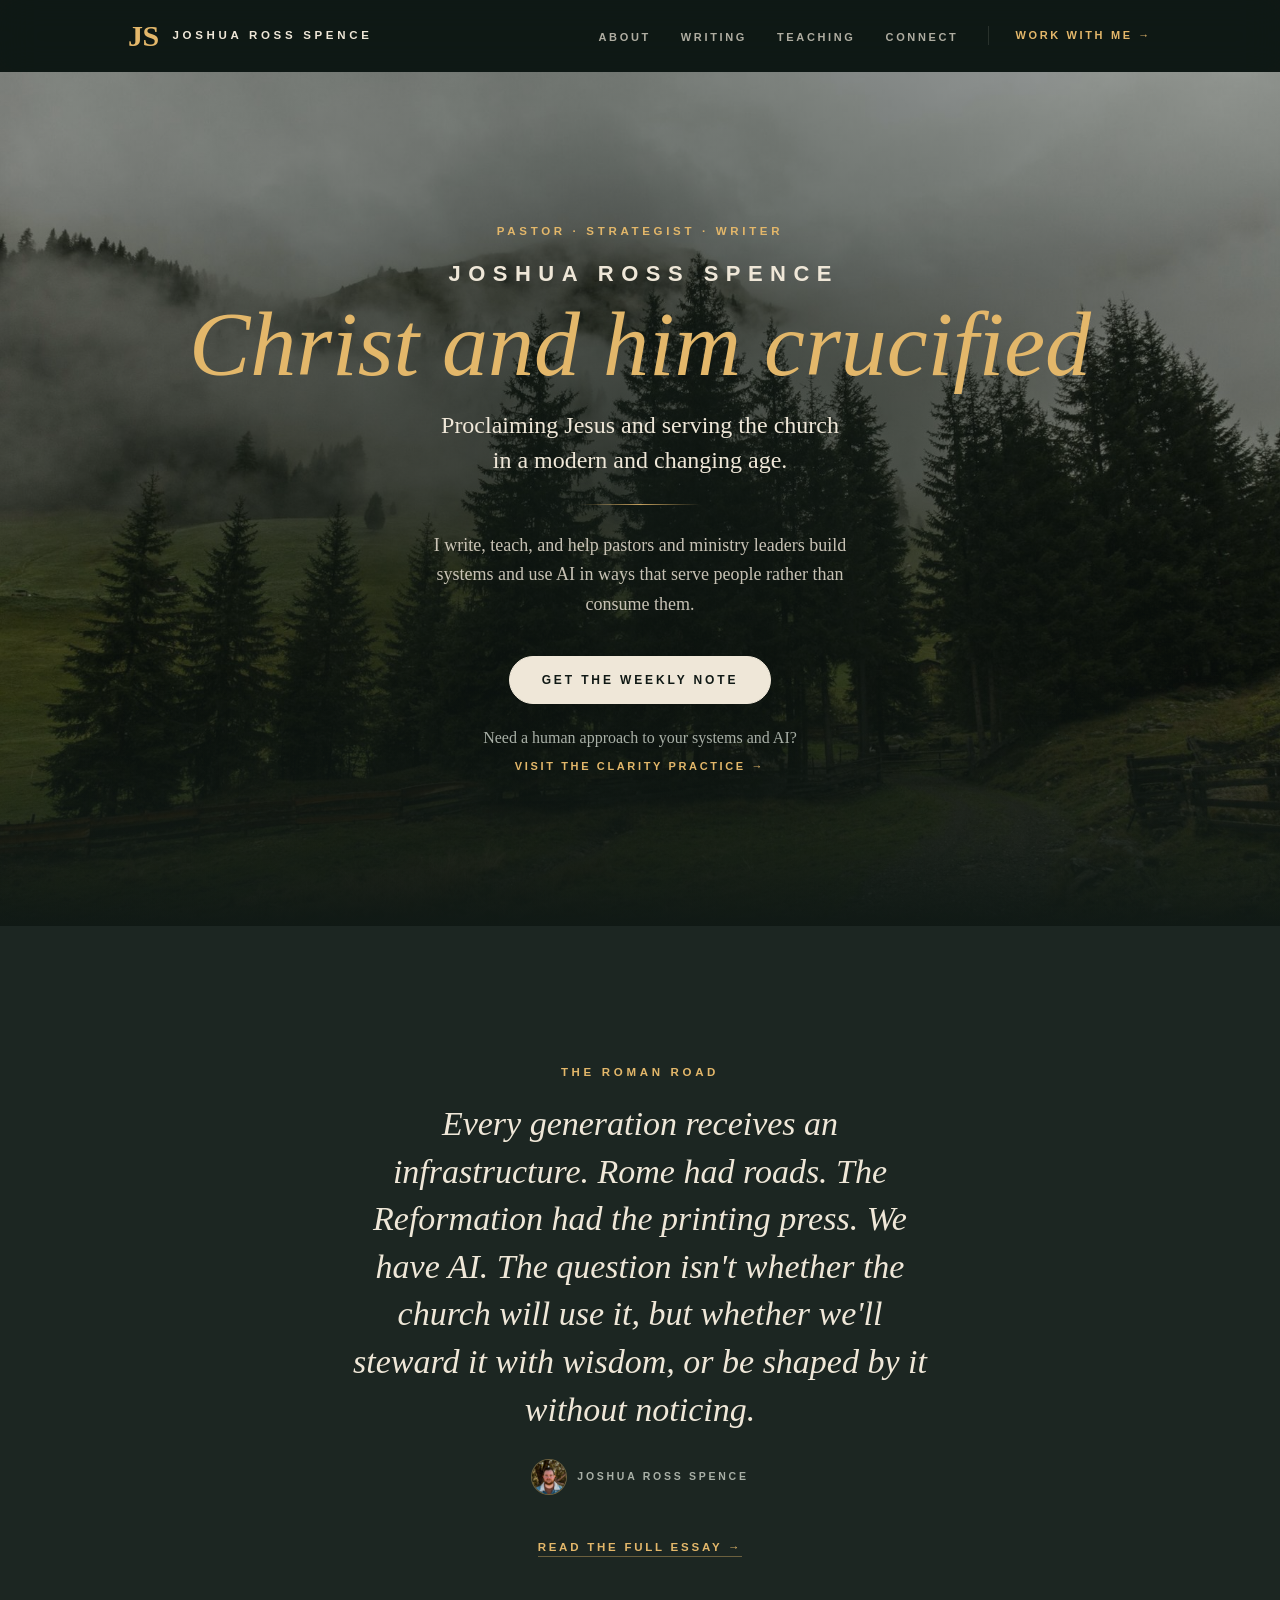
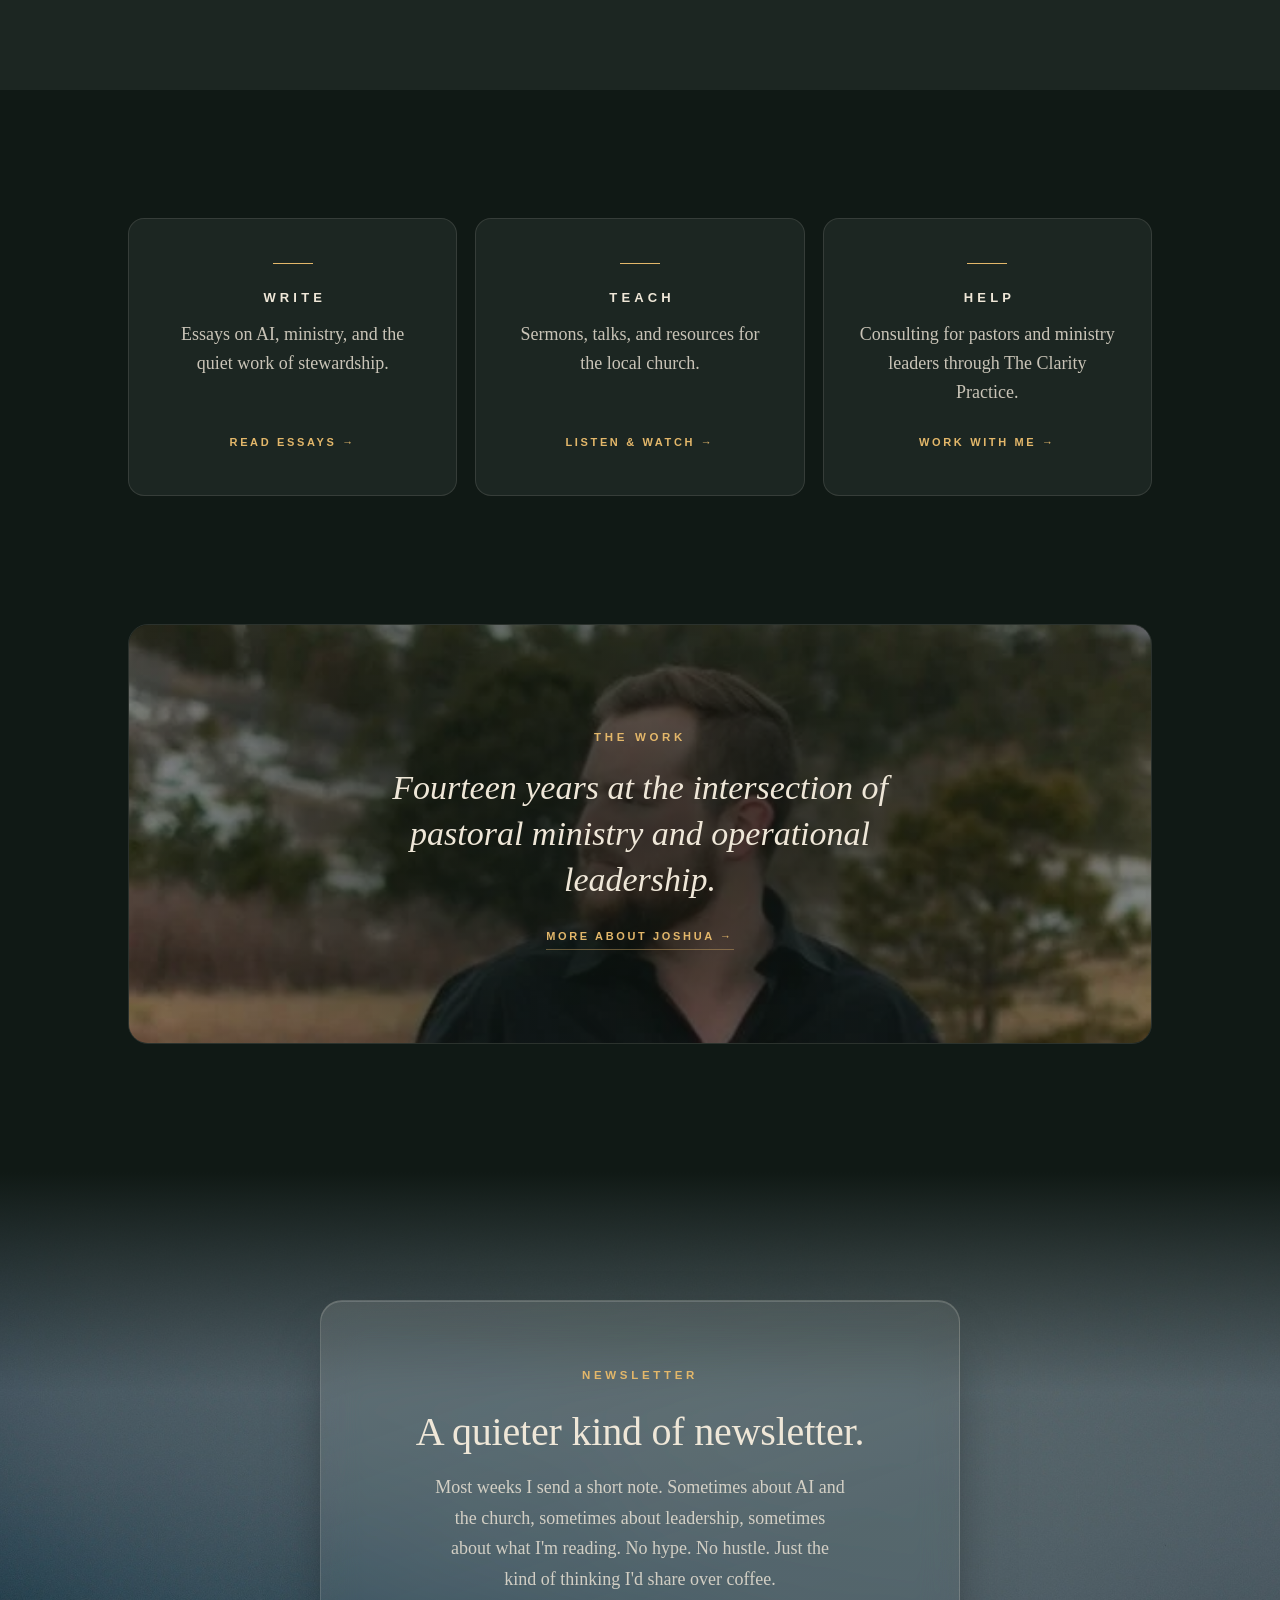
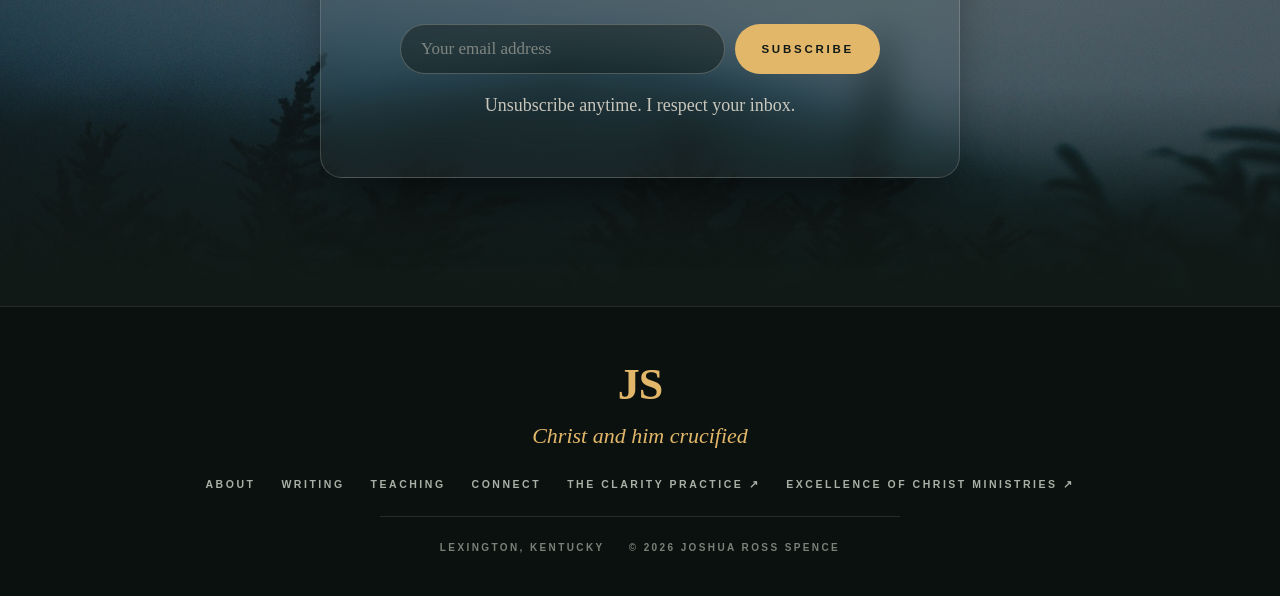
==== commit 4dffdd7e: "Apply the personal brand: pine, parchment, and candlelight Dark study palette, Avenir caps with Corm" ====
--- a/index.html
+++ b/index.html
@@ -3,19 +3,43 @@
 <head>
   <meta charset="UTF-8">
   <meta name="viewport" content="width=device-width, initial-scale=1.0">
-  <title>Joshua Spence — A Human Approach to Systems and AI</title>
-  <meta name="description" content="Joshua Spence is a pastor, strategist, and writer helping mission-driven leaders build systems that serve people rather than consume them.">
-  <link rel="preconnect" href="https://fonts.googleapis.com">
-  <link rel="preconnect" href="https://fonts.gstatic.com" crossorigin>
-  <link href="https://fonts.googleapis.com/css2?family=Fraunces:ital,opsz,wght@0,9..144,400;0,9..144,600;0,9..144,700;1,9..144,400;1,9..144,600&family=Inter:wght@400;500;600&display=swap" rel="stylesheet">
+  <title>Joshua Ross Spence · Christ and him crucified</title>
+  <meta name="description" content="Joshua Ross Spence is a pastor and writer proclaiming Jesus and serving the church in a modern and changing age. Essays, teaching, and a quiet newsletter.">
+  <meta name="theme-color" content="#101915">
+  <link rel="canonical" href="https://joshuaspence.org/">
+  <link rel="icon" href="assets/img/favicon.svg" type="image/svg+xml">
+  <link rel="icon" href="assets/img/favicon-32.png" sizes="32x32" type="image/png">
+  <link rel="apple-touch-icon" href="assets/img/apple-touch-icon.png">
+  <meta property="og:type" content="website">
+  <meta property="og:site_name" content="Joshua Ross Spence">
+  <meta property="og:title" content="Joshua Ross Spence · Christ and him crucified">
+  <meta property="og:description" content="Joshua Ross Spence is a pastor and writer proclaiming Jesus and serving the church in a modern and changing age. Essays, teaching, and a quiet newsletter.">
+  <meta property="og:url" content="https://joshuaspence.org/">
+  <meta property="og:image" content="https://joshuaspence.org/assets/img/og-image.jpg">
+  <meta name="twitter:card" content="summary_large_image">
+  <link rel="preload" href="assets/fonts/eb-garamond-latin-400-normal.woff2" as="font" type="font/woff2" crossorigin>
+  <link rel="preload" href="assets/fonts/cormorant-garamond-latin-500-italic.woff2" as="font" type="font/woff2" crossorigin>
   <link rel="stylesheet" href="assets/css/styles.css">
+  <script src="assets/js/flag.js"></script>
+  <script type="application/ld+json">
+  {"@context":"https://schema.org","@graph":[
+    {"@type":"Person","@id":"https://joshuaspence.org/#person","name":"Joshua Ross Spence","alternateName":["Joshua Spence","Joshua R. Spence"],
+     "url":"https://joshuaspence.org/","image":"https://joshuaspence.org/assets/img/js-portrait.jpg",
+     "jobTitle":"Pastor, strategist, and writer","description":"Pastor and writer proclaiming Jesus and serving the church in a modern and changing age. Founder of The Clarity Practice, which helps churches use systems and AI wisely.",
+     "address":{"@type":"PostalAddress","addressLocality":"Lexington","addressRegion":"KY","addressCountry":"US"},
+     "alumniOf":{"@type":"CollegeOrUniversity","name":"Asbury Theological Seminary"},
+     "knowsAbout":["Christian theology","Pastoral ministry","Church administration","AI for churches","Nonprofit operations"],
+     "sameAs":["https://joshuaspence.co","https://substack.com/@joshuarossspence","https://www.instagram.com/joshuarossspence"]},
+    {"@type":"WebSite","@id":"https://joshuaspence.org/#website","url":"https://joshuaspence.org/","name":"Joshua Ross Spence","description":"Christ and him crucified. Proclaiming Jesus and serving the church in a modern and changing age.","publisher":{"@id":"https://joshuaspence.org/#person"},"inLanguage":"en-US"}
+  ]}
+  </script>
 </head>
 <body>
 
   <!-- NAV -->
   <nav class="nav" role="navigation" aria-label="Main navigation">
     <div class="nav-inner">
-      <a href="index.html" class="nav-logo">Joshua Spence</a>
+      <a href="index.html" class="nav-logo" aria-label="Joshua Ross Spence, home"><span class="mono" aria-hidden="true">JS</span><span class="nav-name">Joshua Ross Spence</span></a>
       <ul class="nav-links" role="list">
         <li><a href="about.html">About</a></li>
         <li><a href="writing.html">Writing</a></li>
@@ -42,17 +66,20 @@
     <!-- HERO -->
     <section class="home-hero-section">
       <div class="home-hero-photo" aria-hidden="true">
-        <img src="assets/img/js-hero.png" alt="" draggable="false">
+        <img src="assets/img/bg-hero-pines.jpg" alt="" draggable="false" fetchpriority="high">
       </div>
       <div class="container">
         <div class="home-hero">
           <span class="overline">Pastor · Strategist · Writer</span>
-          <h1>For the sake of the gospel, for as long as we can.</h1>
-          <p class="hero-sub">I'm Joshua Spence — a pastor, strategist, and writer helping mission-driven leaders build systems that serve people rather than consume them.</p>
+          <h1 class="hero-name">Joshua Ross Spence</h1>
+          <p class="hero-line">Christ and him crucified</p>
+          <p class="hero-desc">Proclaiming Jesus and serving the church in a modern and changing age.</p>
+          <span class="hair" aria-hidden="true"></span>
+          <p class="hero-sub">I write, teach, and help pastors and ministry leaders build systems and use AI in ways that serve people rather than consume them.</p>
           <div class="hero-actions">
-            <a href="#subscribe" class="btn btn-primary btn-lg">Get the weekly note →</a>
+            <a href="#subscribe" class="btn btn-primary btn-lg">Get the weekly note</a>
             <div class="hero-consult">
-              <p class="hero-consult-label">Need a human approach to your systems and AI? Let's have a conversation.</p>
+              <p class="hero-consult-label">Need a human approach to your systems and AI?</p>
               <a href="https://joshuaspence.co" class="hero-secondary" target="_blank" rel="noopener noreferrer">Visit The Clarity Practice →</a>
             </div>
           </div>
@@ -65,12 +92,12 @@
       <div class="container">
         <div class="roman-road-inner fade-up">
           <span class="overline">The Roman Road</span>
-          <p class="roman-road-body">Every generation receives an infrastructure. Rome had roads. The Reformation had the printing press. We have AI. The question isn't whether the church will use it — the question is whether we'll steward it with wisdom, or be shaped by it without noticing.</p>
+          <p class="roman-road-body">Every generation receives an infrastructure. Rome had roads. The Reformation had the printing press. We have AI. The question isn't whether the church will use it, but whether we'll steward it with wisdom, or be shaped by it without noticing.</p>
           <div class="quote-attr">
             <div class="avatar avatar-sm">
               <img src="assets/img/js-portrait.jpg" alt="Joshua Spence">
             </div>
-            <span class="quote-attr-name">— Joshua Spence</span>
+            <span class="quote-attr-name">Joshua Ross Spence</span>
           </div>
           <div class="roman-road-cta">
             <a href="writing.html#roman-road" class="link-text">Read the full essay →</a>
@@ -131,7 +158,7 @@
         <div class="email-inner fade-up">
           <span class="overline">Newsletter</span>
           <h2>A quieter kind of newsletter.</h2>
-          <p>Most weeks I send a short note — sometimes about AI and the church, sometimes about leadership, sometimes about what I'm reading. No hype. No hustle. Just the kind of thinking I'd share over coffee.</p>
+          <p>Most weeks I send a short note. Sometimes about AI and the church, sometimes about leadership, sometimes about what I'm reading. No hype. No hustle. Just the kind of thinking I'd share over coffee.</p>
           <iframe name="kit-frame" style="display:none;" aria-hidden="true" title="Kit form target"></iframe>
           <form class="email-form" action="https://app.kit.com/forms/9468211/subscriptions" method="post" target="kit-frame" novalidate>
             <input type="email" name="email_address" class="email-input" placeholder="Your email address" required aria-label="Email address">
@@ -148,6 +175,10 @@
   <footer class="footer" role="contentinfo">
     <div class="container">
       <div class="footer-inner">
+        <div class="footer-mark">
+          <span class="mono" aria-hidden="true">JS</span>
+          <span class="italic-line">Christ and him crucified</span>
+        </div>
         <nav class="footer-links" aria-label="Footer navigation">
           <a href="about.html">About</a>
           <a href="writing.html">Writing</a>
@@ -159,12 +190,12 @@
         <div class="footer-divider"></div>
         <div class="footer-meta">
           <span>Lexington, Kentucky</span>
-          <span>&copy; 2025 Joshua Spence</span>
+          <span>&copy; 2026 Joshua Ross Spence</span>
         </div>
       </div>
     </div>
   </footer>
 
-  <script src="assets/js/main.js"></script>
+  <script src="assets/js/main.js" defer></script>
 </body>
 </html>
--- a/assets/css/styles.css
+++ b/assets/css/styles.css
@@ -1,1023 +1,357 @@
 /* ─────────────────────────────────────────────────────
-   Joshua Spence — joshuaspence.com
-   Visual Identity: Fraunces + Inter
-   Palette: Ivory · Stone · Deep Slate · Brass · Clay
+   Joshua Ross Spence · joshuaspence.org
+   Personal brand: the study. Pine, bark, and candlelight.
+   Type: Avenir Next caps (Mulish stand-in) · Cormorant Garamond Italic · EB Garamond
+   Layout: centered by default; long reading stays left-aligned.
    ───────────────────────────────────────────────────── */
 
-/* 01 — DESIGN TOKENS
-───────────────────── */
+/* 00 — FONTS (self-hosted) */
+@font-face { font-family: "Mulish"; font-weight: 500; font-display: swap; src: url("../fonts/mulish-latin-500-normal.woff2") format("woff2"); }
+@font-face { font-family: "Mulish"; font-weight: 700; font-display: swap; src: url("../fonts/mulish-latin-700-normal.woff2") format("woff2"); }
+@font-face { font-family: "Mulish"; font-weight: 800; font-display: swap; src: url("../fonts/mulish-latin-800-normal.woff2") format("woff2"); }
+@font-face { font-family: "Cormorant Garamond"; font-weight: 500; font-style: italic; font-display: swap; src: url("../fonts/cormorant-garamond-latin-500-italic.woff2") format("woff2"); }
+@font-face { font-family: "Cormorant Garamond"; font-weight: 600; font-style: normal; font-display: swap; src: url("../fonts/cormorant-garamond-latin-600-normal.woff2") format("woff2"); }
+@font-face { font-family: "EB Garamond"; font-weight: 400; font-style: normal; font-display: swap; src: url("../fonts/eb-garamond-latin-400-normal.woff2") format("woff2"); }
+@font-face { font-family: "EB Garamond"; font-weight: 400; font-style: italic; font-display: swap; src: url("../fonts/eb-garamond-latin-400-italic.woff2") format("woff2"); }
+@font-face { font-family: "EB Garamond"; font-weight: 500; font-style: normal; font-display: swap; src: url("../fonts/eb-garamond-latin-500-normal.woff2") format("woff2"); }
+
+/* 01 — DESIGN TOKENS */
 :root {
-  /* Palette */
-  --ivory:      #F7F3ED;
-  --stone:      #D9D2C5;
-  --charcoal:   #2B2B2B;
-  --warm-grey:  #6B6660;
-  --slate:      #2B4C6F;
-  --brass:      #B08D57;
-  --clay:       #B5654A;
-  --olive:      #3A3D2E;
-
-  /* Semantic aliases */
-  --bg:           var(--ivory);
-  --bg-surface:   var(--stone);
-  --bg-dark:      var(--olive);
-  --text:         var(--charcoal);
-  --text-muted:   var(--warm-grey);
-  --accent:       var(--slate);
-  --border:       rgba(107,102,96,0.20);
-
-  /* Typography */
-  --font:         'Inter', -apple-system, BlinkMacSystemFont, system-ui, sans-serif;
-  --font-display: 'Fraunces', 'Lora', Georgia, 'Times New Roman', serif;
-
-  /* Layout */
-  --nav-h:       68px;
-  --max-w:       1120px;
-  --pad:         clamp(20px, 5vw, 48px);
+  --night:   #101915;  /* Night Pine: the ground */
+  --deep:    #0B110E;  /* footer */
+  --spruce:  #1C2622;  /* Charcoal Spruce: raised surfaces */
+  --iron:    #2E3330;
+  --pine:    #2F4A3A;  /* Deep Pine */
+  --moss:    #6E7A5A;
+  --bark:    #5A3E2B;
+  --leather: #8B5E3C;
+  --candle:  #E3B76A;  /* Candlelight: the one warm light */
+  --parch:   #EFE7D8;  /* Parchment: text on dark */
+  --fog:     #A9B0A7;  /* captions, metadata */
+
+  --bg: var(--night);
+  --text: var(--parch);
+  --text-soft: rgba(239,231,216,0.82);
+  --text-muted: var(--fog);
+  --border: rgba(239,231,216,0.12);
+
+  --caps:   "Avenir Next", "Avenir", "Mulish", "Helvetica Neue", sans-serif;
+  --italic: "Cormorant Garamond", "EB Garamond", Georgia, serif;
+  --serif:  "EB Garamond", Georgia, "Times New Roman", serif;
+  /* legacy names used by inline styles */
+  --font: var(--serif);
+  --font-display: var(--serif);
+
+  --nav-h: 72px;
+  --max-w: 1120px;
+  --pad: clamp(20px, 5vw, 48px);
   --section-pad: clamp(88px, 10vw, 128px);
-
-  /* Radii */
-  --r-sm: 4px;
-  --r:    8px;
-  --r-lg: 14px;
-
-  /* Shadows */
-  --shadow-sm: 0 1px 4px rgba(43,76,111,0.08);
-  --shadow:    0 2px 14px rgba(43,76,111,0.10), 0 1px 3px rgba(43,76,111,0.05);
-
-  --ease: 200ms ease;
-}
-
-/* 02 — RESET
-────────────── */
+  --r: 999px;
+  --r-card: 16px;
+  --ease: 220ms ease;
+}
+
+/* 02 — RESET */
 *, *::before, *::after { box-sizing: border-box; margin: 0; padding: 0; }
 html { scroll-behavior: smooth; -webkit-text-size-adjust: 100%; }
 body {
-  font-family: var(--font);
-  font-size: 18px;
+  font-family: var(--serif);
+  font-size: 19px;
   line-height: 1.7;
   color: var(--text);
   background: var(--bg);
   -webkit-font-smoothing: antialiased;
+  text-align: center;
 }
 img, video { display: block; max-width: 100%; }
-a { color: var(--accent); text-decoration: none; }
+a { color: var(--candle); text-decoration: none; }
 button { cursor: pointer; font: inherit; border: none; background: none; }
-::selection { background: rgba(176,141,87,0.22); }
-
-/* 03 — BASE TYPOGRAPHY
-──────────────────────── */
-h1, h2, h3, h4 {
-  font-family: var(--font-display);
-  color: var(--text);
-  letter-spacing: -0.01em;
-}
-h1 { font-size: clamp(36px, 5.5vw, 52px); font-weight: 600; line-height: 1.15; }
-h2 { font-size: clamp(26px, 3.5vw, 36px); font-weight: 600; line-height: 1.25; }
-h3 { font-size: clamp(20px, 2.5vw, 26px); font-weight: 400; line-height: 1.35; }
-p { max-width: 65ch; }
-p + p { margin-top: 1.25em; }
-
-/* 04 — LAYOUT
-─────────────── */
-.container {
-  max-width: var(--max-w);
-  margin-inline: auto;
-  padding-inline: var(--pad);
-}
+::selection { background: rgba(227,183,106,0.28); color: var(--parch); }
+:focus-visible { outline: 2px solid var(--candle); outline-offset: 3px; border-radius: 4px; }
+
+/* 03 — TYPE */
+h1, h2, h3, h4 { font-family: var(--serif); font-weight: 400; color: var(--text); letter-spacing: -0.005em; }
+h1 { font-size: clamp(36px, 5.4vw, 56px); line-height: 1.12; }
+h2 { font-size: clamp(28px, 3.6vw, 40px); line-height: 1.2; }
+h3 { font-size: clamp(21px, 2.4vw, 26px); line-height: 1.3; }
+h1 em, h2 em, h3 em { font-family: var(--italic); font-style: italic; font-weight: 500; color: var(--candle); font-size: 1.06em; }
+p { max-width: 62ch; margin-inline: auto; }
+p + p { margin-top: 1.2em; }
+.caps { font-family: var(--caps); font-weight: 800; letter-spacing: 0.3em; text-transform: uppercase; }
+.italic-line { font-family: var(--italic); font-style: italic; font-weight: 500; color: var(--candle); }
+
+/* 04 — LAYOUT */
+.container { max-width: var(--max-w); margin-inline: auto; padding-inline: var(--pad); }
 section { padding-block: var(--section-pad); }
-.section-stone { background: var(--stone); }
-.section-dark  { background: var(--bg-dark); }
-
-/* 05 — OVERLINE / EYEBROW
-─────────────────────────── */
+.section-stone { background: var(--spruce); }
+.section-dark { background: var(--deep); }
+
+/* 05 — EYEBROW */
 .overline {
   display: inline-block;
-  font-family: var(--font);
+  font-family: var(--caps);
   font-size: 11.5px;
-  font-weight: 600;
-  letter-spacing: 0.13em;
+  font-weight: 700;
+  letter-spacing: 0.32em;
   text-transform: uppercase;
-  color: var(--brass);
-  margin-bottom: 16px;
-}
-
-/* 06 — NAV
-──────────── */
+  color: var(--candle);
+  margin-bottom: 18px;
+}
+.hair { display: block; width: 120px; height: 1px; margin: 26px auto; background: linear-gradient(90deg, rgba(227,183,106,0), rgba(227,183,106,0.85), rgba(227,183,106,0)); }
+
+/* 06 — NAV (liquid glass) */
 .nav {
-  position: sticky;
-  top: 0;
-  z-index: 100;
-  height: var(--nav-h);
-  background: rgba(247,243,237,0.96);
-  backdrop-filter: blur(8px);
-  -webkit-backdrop-filter: blur(8px);
+  position: sticky; top: 0; z-index: 100; height: var(--nav-h);
+  background: rgba(16,25,21,0.62);
+  backdrop-filter: blur(18px) saturate(1.2);
+  -webkit-backdrop-filter: blur(18px) saturate(1.2);
   border-bottom: 1px solid transparent;
-  transition: border-color var(--ease), box-shadow var(--ease);
-}
-.nav.scrolled {
-  border-bottom-color: var(--border);
-  box-shadow: var(--shadow-sm);
-}
-.nav-inner {
-  max-width: var(--max-w);
-  margin-inline: auto;
-  padding-inline: var(--pad);
-  height: 100%;
-  display: flex;
-  align-items: center;
-  gap: 0;
-}
-.nav-logo {
-  font-family: var(--font-display);
-  font-size: 18px;
-  font-weight: 600;
-  color: var(--slate);
-  letter-spacing: -0.01em;
-  text-decoration: none;
-  flex-shrink: 0;
-}
-.nav-logo:hover { text-decoration: none; opacity: 0.80; }
-.nav-links {
-  display: flex;
-  list-style: none;
-  gap: 28px;
-  margin-left: 40px;
-}
-.nav-links a {
-  font-size: 15px;
-  font-weight: 400;
-  color: var(--warm-grey);
-  text-decoration: none;
-  transition: color var(--ease);
-}
-.nav-links a:hover,
-.nav-links a.active { color: var(--text); }
-.nav-work {
-  margin-left: auto;
-  font-size: 14px;
-  color: var(--warm-grey);
-  text-decoration: none;
-  white-space: nowrap;
-  transition: color var(--ease);
-  padding-left: 24px;
-  border-left: 1px solid var(--border);
-  flex-shrink: 0;
-}
-.nav-work:hover { color: var(--slate); text-decoration: none; }
-.nav-hamburger {
-  display: none;
-  flex-direction: column;
-  gap: 5px;
-  padding: 8px;
-  margin-left: auto;
-}
-.nav-hamburger span {
-  display: block;
-  width: 22px;
-  height: 1.5px;
-  background: var(--text);
-  transition: transform var(--ease), opacity var(--ease);
-}
+  transition: border-color var(--ease), background var(--ease);
+}
+.nav.scrolled { border-bottom-color: var(--border); background: rgba(16,25,21,0.86); }
+.nav-inner { max-width: var(--max-w); margin-inline: auto; padding-inline: var(--pad); height: 100%; display: flex; align-items: center; }
+.nav-logo { display: inline-flex; align-items: center; gap: 14px; color: var(--parch); flex-shrink: 0; }
+.nav-logo:hover { opacity: 0.85; }
+.mono { font-family: "Cormorant Garamond", Georgia, serif; font-weight: 600; font-style: normal; color: var(--candle); letter-spacing: -0.02em; line-height: 1; }
+.nav-logo .mono { font-size: 30px; }
+.nav-name { font-family: var(--caps); font-weight: 800; font-size: 11.5px; letter-spacing: 0.32em; text-transform: uppercase; }
+.nav-links { display: flex; list-style: none; gap: 30px; margin-left: auto; }
+.nav-links a, .nav-work {
+  font-family: var(--caps); font-size: 11px; font-weight: 700; letter-spacing: 0.24em; text-transform: uppercase;
+  color: rgba(239,231,216,0.72); transition: color var(--ease);
+}
+.nav-links a:hover, .nav-links a.active { color: var(--parch); }
+.nav-work { margin-left: 30px; padding-left: 26px; border-left: 1px solid var(--border); color: var(--candle); white-space: nowrap; }
+.nav-work:hover { color: var(--parch); }
+.nav-hamburger { display: none; flex-direction: column; gap: 5px; padding: 8px; margin-left: auto; }
+.nav-hamburger span { display: block; width: 22px; height: 1.5px; background: var(--parch); transition: transform var(--ease), opacity var(--ease); }
 .nav-hamburger.open span:nth-child(1) { transform: translateY(6.5px) rotate(45deg); }
 .nav-hamburger.open span:nth-child(2) { opacity: 0; }
 .nav-hamburger.open span:nth-child(3) { transform: translateY(-6.5px) rotate(-45deg); }
 
-/* 07 — MOBILE NAV
-─────────────────── */
-.nav-mobile {
-  display: none;
-  position: fixed;
-  inset: var(--nav-h) 0 0;
-  background: var(--bg);
-  z-index: 99;
-  flex-direction: column;
-  padding: 36px var(--pad) var(--pad);
-  gap: 0;
-  overflow-y: auto;
-}
+/* 07 — MOBILE NAV */
+.nav-mobile { display: none; position: fixed; inset: var(--nav-h) 0 0; background: var(--night); z-index: 99; flex-direction: column; align-items: center; padding: 40px var(--pad); overflow-y: auto; }
 .nav-mobile.open { display: flex; }
-.nav-mobile a {
-  font-family: var(--font-display);
-  font-size: 26px;
-  font-weight: 600;
-  color: var(--text);
-  text-decoration: none;
-  padding-block: 14px;
-  border-bottom: 1px solid var(--border);
-}
+.nav-mobile a { font-family: var(--caps); font-size: 15px; font-weight: 800; letter-spacing: 0.3em; text-transform: uppercase; color: var(--parch); padding-block: 18px; width: 100%; border-bottom: 1px solid var(--border); }
 .nav-mobile a:last-child { border-bottom: none; }
-.nav-mobile .nav-work-mobile {
-  font-family: var(--font);
-  font-size: 15px;
-  font-weight: 400;
-  color: var(--warm-grey);
-  margin-top: 24px;
-  padding-top: 24px;
-  border-top: 1px solid var(--border);
-  border-bottom: none;
-  padding-block: 0;
-}
-
-/* 08 — BUTTONS
-──────────────── */
+.nav-mobile .nav-work-mobile { color: var(--candle); margin-top: 18px; }
+
+/* 08 — BUTTONS */
 .btn {
-  display: inline-flex;
-  align-items: center;
-  gap: 6px;
-  font-size: 15px;
-  font-weight: 500;
-  padding: 12px 22px;
-  border-radius: var(--r);
-  text-decoration: none;
-  transition: all var(--ease);
-  cursor: pointer;
-  border: 1.5px solid transparent;
-  white-space: nowrap;
-  line-height: 1;
-}
-.btn-lg { padding: 14px 28px; font-size: 16px; }
-.btn-sm { padding: 9px 18px; font-size: 14px; }
-
-.btn-primary {
-  background: var(--slate);
-  color: var(--ivory);
-  border-color: var(--slate);
-}
-.btn-primary:hover {
-  background: #23405E;
-  border-color: #23405E;
-  box-shadow: 0 4px 16px rgba(43,76,111,0.24);
-  text-decoration: none;
-  color: var(--ivory);
-}
-.btn-secondary {
-  background: transparent;
-  color: var(--slate);
-  border-color: rgba(43,76,111,0.28);
-}
-.btn-secondary:hover {
-  background: rgba(43,76,111,0.05);
-  border-color: var(--slate);
-  text-decoration: none;
-  color: var(--slate);
-}
-.btn-clay {
-  background: var(--clay);
-  color: var(--ivory);
-  border-color: var(--clay);
-}
-.btn-clay:hover {
-  background: #A0573E;
-  border-color: #A0573E;
-  box-shadow: 0 4px 16px rgba(181,101,74,0.28);
-  text-decoration: none;
-  color: var(--ivory);
-}
-.btn-ghost {
-  background: rgba(247,243,237,0.08);
-  color: rgba(247,243,237,0.85);
-  border-color: rgba(247,243,237,0.20);
-}
-.btn-ghost:hover {
-  background: rgba(247,243,237,0.14);
-  color: var(--ivory);
-  text-decoration: none;
-}
-.link-text {
-  font-size: 15px;
-  color: var(--slate);
-  text-decoration: none;
-  border-bottom: 1px solid rgba(43,76,111,0.28);
-  transition: border-color var(--ease);
-  padding-bottom: 1px;
-}
-.link-text:hover { border-bottom-color: var(--slate); text-decoration: none; }
-.link-muted {
-  font-size: 14px;
-  color: var(--warm-grey);
-  text-decoration: none;
-  transition: color var(--ease);
-}
-.link-muted:hover { color: var(--text); text-decoration: none; }
-
-/* 09 — INNER PAGE HERO
-──────────────────────── */
-.page-hero {
-  padding-top: clamp(64px, 9vw, 104px);
-  padding-bottom: clamp(48px, 6vw, 80px);
-}
-.page-hero .overline { display: block; }
-.page-hero h1 {
-  margin-top: 10px;
-  max-width: 18ch;
-}
-.page-hero .hero-sub {
-  margin-top: 20px;
-  font-size: clamp(17px, 2vw, 20px);
-  line-height: 1.62;
-  color: var(--warm-grey);
-  max-width: 52ch;
-}
-
-/* 10 — HOME HERO
-──────────────────── */
-/* Hero section: text over layered photo */
-.home-hero-section {
-  position: relative;
-  padding: 0;
-  overflow: hidden;
-  min-height: clamp(580px, 82vh, 780px);
-}
-.home-hero-section .container {
-  position: relative;
-  z-index: 2;
-}
-.home-hero {
-  padding-top: clamp(88px, 12vw, 148px);
-  padding-bottom: clamp(80px, 10vw, 120px);
-  display: flex;
-  flex-direction: column;
-  align-items: flex-start;
-  max-width: 600px;
-}
-.home-hero-photo {
-  position: absolute;
-  right: 0;
-  top: 0;
-  bottom: 0;
-  width: clamp(420px, 56vw, 760px);
-  z-index: 1;
-  pointer-events: none;
-  user-select: none;
-  /* Only dissolve the left edge — top uses the image's natural light background to blend */
-  -webkit-mask-image: linear-gradient(to right, transparent 0%, rgba(0,0,0,0.4) 12%, black 30%);
-  mask-image: linear-gradient(to right, transparent 0%, rgba(0,0,0,0.4) 12%, black 30%);
-}
-.home-hero-photo img {
-  display: block;
-  width: 100%;
-  height: 100%;
-  object-fit: cover;
-  object-position: center 8%;
-}
-.home-hero .overline {
-  display: flex;
-  align-items: center;
-  gap: 10px;
-}
-.home-hero .overline::before {
-  content: '';
-  display: block;
-  width: 24px;
-  height: 1px;
-  background: var(--brass);
-  flex-shrink: 0;
-}
-.home-hero h1 {
-  margin-top: 22px;
-  font-size: clamp(40px, 6.5vw, 68px);
-  line-height: 1.08;
-  letter-spacing: -0.02em;
-  max-width: 15ch;
-}
-.home-hero .hero-sub {
-  margin-top: 26px;
-  font-size: clamp(17px, 2vw, 20px);
-  line-height: 1.65;
-  color: var(--charcoal);
-  max-width: 54ch;
-  /* Readable against ivory and against the photo — soft ivory halo */
-  text-shadow:
-    0 0 18px rgba(247,243,237,0.95),
-    0 0 36px rgba(247,243,237,0.80),
-    0 0 56px rgba(247,243,237,0.60);
-}
-.hero-actions {
-  margin-top: 40px;
-  display: flex;
-  flex-direction: column;
-  gap: 18px;
-  align-items: flex-start;
-}
-.hero-secondary {
-  font-size: 14px;
-  color: var(--warm-grey);
-  text-decoration: none;
-  transition: color var(--ease);
-}
-.hero-secondary:hover { color: var(--slate); text-decoration: none; }
-.hero-consult {
-  display: flex;
-  flex-direction: column;
-  gap: 6px;
-}
-.hero-consult-label {
-  font-size: 13px;
-  color: var(--warm-grey);
-  line-height: 1.5;
-  max-width: 36ch;
-  margin: 0;
-  text-shadow: 0 0 18px rgba(247,243,237,0.95), 0 0 36px rgba(247,243,237,0.80);
-}
-
-/* 11 — ROMAN ROAD PULL SECTION
-───────────────────────────────── */
-.roman-road {
-  padding-block: var(--section-pad);
-}
-.roman-road-inner {
-  max-width: 720px;
-  padding-left: 36px;
-  border-left: 3px solid var(--brass);
-  position: relative;
-}
-.roman-road-body {
-  font-family: var(--font-display);
-  font-style: italic;
-  font-size: clamp(20px, 2.5vw, 27px);
-  line-height: 1.55;
-  color: var(--text);
-  max-width: 54ch;
-}
-.roman-road-cta {
-  margin-top: 32px;
-}
-
-/* 12 — THREE COLUMN: WRITE / TEACH / HELP
-─────────────────────────────────────────── */
-.three-col-section {
-  padding-block: var(--section-pad);
-}
-.three-col-header {
-  margin-bottom: 52px;
-}
-.three-col-grid {
-  display: grid;
-  grid-template-columns: repeat(3, 1fr);
-  gap: 1px;
-  background: var(--border);
-  border: 1px solid var(--border);
-  border-radius: var(--r-lg);
-  overflow: hidden;
-}
-.col-card {
-  background: var(--bg);
-  padding: 44px 40px;
-  display: flex;
-  flex-direction: column;
-  transition: background var(--ease);
-}
-.col-card:hover { background: rgba(247,243,237,0.60); }
-.col-rule {
-  width: 28px;
-  height: 2px;
-  background: var(--brass);
-  border-radius: 1px;
-  margin-bottom: 28px;
-  flex-shrink: 0;
-}
-.col-card h3 {
-  font-size: 22px;
-  font-weight: 600;
-  color: var(--text);
-  margin-bottom: 12px;
-}
-.col-card p {
-  font-size: 16px;
-  line-height: 1.65;
-  color: var(--warm-grey);
-  flex: 1;
-  max-width: 100%;
-}
-.col-link {
-  margin-top: 28px;
-  font-size: 14px;
-  font-weight: 500;
-  color: var(--slate);
-  text-decoration: none;
-  display: inline-flex;
-  align-items: center;
-  gap: 4px;
-  transition: gap var(--ease), color var(--ease);
-  flex-shrink: 0;
-}
-.col-link:hover { gap: 8px; text-decoration: none; color: var(--text); }
-
-/* 13 — EMAIL SIGNUP SECTION
-─────────────────────────────── */
-.email-section {
-  background: var(--bg-dark);
-  padding-block: var(--section-pad);
-}
-.email-inner { max-width: 560px; }
-.email-inner .overline { color: rgba(217,210,197,0.45); }
-.email-inner h2 {
-  color: var(--ivory);
-  margin-top: 12px;
-  font-size: clamp(28px, 4vw, 42px);
-  line-height: 1.2;
-}
-.email-inner > p {
-  color: rgba(247,243,237,0.62);
-  margin-top: 18px;
-  font-size: 17px;
-  line-height: 1.72;
-  max-width: 48ch;
-}
-.email-form {
-  display: flex;
-  gap: 10px;
-  margin-top: 32px;
-  flex-wrap: wrap;
-}
-.email-input {
-  flex: 1;
-  min-width: 220px;
-  padding: 13px 18px;
-  font-size: 16px;
-  font-family: var(--font);
-  background: rgba(247,243,237,0.08);
-  border: 1px solid rgba(247,243,237,0.16);
-  border-radius: var(--r);
-  color: var(--ivory);
-  outline: none;
-  transition: border-color var(--ease), background var(--ease);
-}
-.email-input::placeholder { color: rgba(247,243,237,0.32); }
-.email-input:focus {
-  border-color: rgba(247,243,237,0.38);
-  background: rgba(247,243,237,0.12);
-}
+  display: inline-flex; align-items: center; justify-content: center; gap: 8px;
+  font-family: var(--caps); font-size: 11.5px; font-weight: 800; letter-spacing: 0.24em; text-transform: uppercase;
+  padding: 15px 28px; border-radius: var(--r); border: 1px solid transparent;
+  transition: all var(--ease); white-space: nowrap; line-height: 1;
+}
+.btn-lg { padding: 17px 32px; font-size: 12px; }
+.btn-sm { padding: 11px 20px; }
+.btn-primary { background: var(--parch); color: var(--night); border-color: var(--parch); }
+.btn-primary:hover { background: #fff8ea; color: var(--night); box-shadow: 0 10px 30px -12px rgba(227,183,106,0.55); }
+.btn-secondary, .btn-ghost { background: transparent; color: var(--parch); border-color: rgba(239,231,216,0.35); }
+.btn-secondary:hover, .btn-ghost:hover { border-color: var(--parch); background: rgba(239,231,216,0.06); color: var(--parch); }
+.btn-clay { background: var(--candle); color: var(--night); border-color: var(--candle); }
+.btn-clay:hover { background: #ecc684; color: var(--night); }
+.link-text { font-family: var(--caps); font-size: 11.5px; font-weight: 800; letter-spacing: 0.24em; text-transform: uppercase; color: var(--candle); border-bottom: 1px solid rgba(227,183,106,0.4); padding-bottom: 3px; transition: border-color var(--ease); }
+.link-text:hover { border-bottom-color: var(--candle); }
+.link-muted { font-size: 16px; color: var(--fog); transition: color var(--ease); }
+.link-muted:hover { color: var(--parch); }
+
+/* 09 — PAGE HERO (inner pages, photo + veil, centered) */
+.page-hero-wrap { position: relative; padding: 0; overflow: hidden; background: var(--night); }
+.page-hero-wrap .hero-bg { position: absolute; inset: 0; width: 100%; height: 100%; object-fit: cover; opacity: 0.55; }
+.page-hero-wrap::after { content: ""; position: absolute; inset: 0; background: radial-gradient(ellipse 70% 80% at 50% 50%, rgba(16,25,21,0.55) 0%, rgba(16,25,21,0.85) 70%, var(--night) 100%); }
+.page-hero-wrap .container { position: relative; z-index: 1; }
+.page-hero { padding-top: clamp(80px, 10vw, 128px); padding-bottom: clamp(64px, 8vw, 104px); display: flex; flex-direction: column; align-items: center; }
+.page-hero h1 { margin-top: 6px; max-width: 20ch; }
+.page-hero .hero-sub { margin-top: 18px; font-family: var(--italic); font-style: italic; font-weight: 500; font-size: clamp(21px, 2.4vw, 27px); line-height: 1.4; color: var(--candle); max-width: 40ch; }
+
+/* 10 — HOME HERO */
+.home-hero-section { position: relative; padding: 0; overflow: hidden; min-height: clamp(620px, 92vh, 860px); display: flex; align-items: center; }
+.home-hero-photo { position: absolute; inset: 0; z-index: 0; pointer-events: none; user-select: none; }
+.home-hero-photo img { width: 100%; height: 100%; object-fit: cover; object-position: center 60%; }
+.home-hero-photo::after { content: ""; position: absolute; inset: 0; background: radial-gradient(ellipse 60% 70% at 50% 50%, rgba(16,25,21,0.80) 0%, rgba(16,25,21,0.58) 55%, rgba(16,25,21,0.42) 100%), linear-gradient(180deg, rgba(16,25,21,0) 70%, var(--night) 100%); }
+.home-hero-section .container { position: relative; z-index: 1; width: 100%; }
+.home-hero { padding-block: clamp(96px, 12vw, 150px); display: flex; flex-direction: column; align-items: center; }
+.hero-name { font-family: var(--caps); font-weight: 800; font-size: clamp(16px, 2vw, 22px); letter-spacing: 0.34em; text-transform: uppercase; margin-right: -0.34em; line-height: 1.3; }
+.hero-line { margin-top: 10px; font-family: var(--italic); font-style: italic; font-weight: 500; color: var(--candle); font-size: clamp(46px, 7.4vw, 92px); line-height: 1.02; }
+.hero-desc { margin-top: 16px; font-size: clamp(19px, 2.2vw, 24px); line-height: 1.45; color: var(--parch); max-width: 34ch; }
+.home-hero .hero-sub { margin-top: 0; font-size: 18px; line-height: 1.65; color: var(--text-soft); max-width: 50ch; }
+.hero-actions { margin-top: 36px; display: flex; flex-direction: column; align-items: center; gap: 20px; }
+.hero-consult { display: flex; flex-direction: column; align-items: center; gap: 6px; }
+.hero-consult-label { font-size: 16px; color: var(--fog); max-width: 44ch; margin: 0; }
+.hero-secondary { font-family: var(--caps); font-size: 11px; font-weight: 800; letter-spacing: 0.24em; text-transform: uppercase; color: var(--candle); }
+.hero-secondary:hover { color: var(--parch); }
+
+/* 11 — ROMAN ROAD PULL QUOTE */
+.roman-road-inner { max-width: 760px; margin-inline: auto; }
+.roman-road-body { font-family: var(--italic); font-style: italic; font-weight: 500; font-size: clamp(24px, 3vw, 34px); line-height: 1.4; color: var(--parch); max-width: 34ch; }
+.roman-road-cta { margin-top: 34px; }
+
+/* 12 — WRITE / TEACH / HELP */
+.three-col-grid { display: grid; grid-template-columns: repeat(3, 1fr); gap: 18px; }
+.col-card { background: var(--spruce); border: 1px solid var(--border); border-radius: var(--r-card); padding: 44px 34px; display: flex; flex-direction: column; align-items: center; transition: transform var(--ease), border-color var(--ease); }
+.col-card:hover { transform: translateY(-3px); border-color: rgba(227,183,106,0.35); }
+.col-rule { width: 40px; height: 1px; background: var(--candle); margin-bottom: 26px; }
+.col-card h3 { font-family: var(--caps); font-weight: 800; font-size: 13px; letter-spacing: 0.32em; text-transform: uppercase; margin-right: -0.32em; color: var(--parch); margin-bottom: 14px; }
+.col-card p { font-size: 18px; line-height: 1.6; color: var(--text-soft); flex: 1; }
+.col-link { margin-top: 26px; font-family: var(--caps); font-size: 11px; font-weight: 800; letter-spacing: 0.24em; text-transform: uppercase; color: var(--candle); }
+.col-link:hover { color: var(--parch); }
+
+/* 13 — NEWSLETTER (liquid glass over fog) */
+.email-section { position: relative; background: var(--night) url("../img/bg-peak-fog.jpg") center 60% / cover no-repeat; }
+.email-section::before { content: ""; position: absolute; inset: 0; background: linear-gradient(180deg, var(--night) 0%, rgba(16,25,21,0.55) 30%, rgba(16,25,21,0.55) 70%, var(--night) 100%); }
+.email-section .container { position: relative; }
+.email-inner, .glass {
+  max-width: 640px; margin-inline: auto; padding: clamp(36px, 5vw, 56px);
+  background: linear-gradient(160deg, rgba(239,231,216,0.13), rgba(239,231,216,0.04) 60%);
+  border: 1px solid rgba(239,231,216,0.18);
+  box-shadow: inset 0 1px 0 rgba(255,255,255,0.16), 0 30px 60px -30px rgba(0,0,0,0.85);
+  backdrop-filter: blur(18px) saturate(1.2); -webkit-backdrop-filter: blur(18px) saturate(1.2);
+  border-radius: 22px;
+}
+.email-inner h2 { margin-top: 4px; }
+.email-inner > p { color: var(--text-soft); margin-top: 16px; font-size: 18px; max-width: 46ch; }
+.email-form { display: flex; gap: 10px; margin: 30px auto 0; max-width: 480px; flex-wrap: wrap; justify-content: center; }
+.email-input, .door-input {
+  flex: 1; min-width: 220px; padding: 14px 20px; font-size: 17px; font-family: var(--serif);
+  background: rgba(16,25,21,0.45); border: 1px solid rgba(239,231,216,0.25); border-radius: var(--r);
+  color: var(--parch); outline: none; transition: border-color var(--ease);
+}
+.email-input::placeholder, .door-input::placeholder { color: rgba(239,231,216,0.45); }
+.email-input:focus, .door-input:focus { border-color: var(--candle); }
 .email-btn {
-  padding: 13px 24px;
-  background: var(--clay);
-  color: var(--ivory);
-  border: none;
-  border-radius: var(--r);
-  font-size: 15px;
-  font-weight: 500;
-  font-family: var(--font);
-  cursor: pointer;
-  transition: background var(--ease), box-shadow var(--ease);
-  white-space: nowrap;
-}
-.email-btn:hover {
-  background: #A0573E;
-  box-shadow: 0 4px 16px rgba(181,101,74,0.30);
-}
-.email-btn.sent { background: var(--olive); cursor: default; }
-.email-micro {
-  margin-top: 14px;
-  font-size: 13px;
-  color: rgba(247,243,237,0.30);
-  max-width: none;
-}
-
-/* 14 — WRITING / ESSAY LIST
-─────────────────────────────── */
-.essay-list {
-  display: flex;
-  flex-direction: column;
-}
-.essay-item {
-  padding-block: 48px;
-  border-bottom: 1px solid var(--border);
-  max-width: 700px;
-}
-.essay-item:first-child { padding-top: 0; }
-.essay-meta {
-  font-size: 13px;
-  color: var(--warm-grey);
-  letter-spacing: 0.02em;
-  margin-bottom: 10px;
-}
-.essay-title {
-  font-family: var(--font-display);
-  font-size: clamp(22px, 3vw, 30px);
-  font-weight: 600;
-  color: var(--text);
-  line-height: 1.18;
-  letter-spacing: -0.01em;
-  text-decoration: none;
-  display: block;
-  transition: color var(--ease);
-}
-.essay-title:hover { color: var(--slate); text-decoration: none; }
-.essay-subtitle {
-  font-family: var(--font-display);
-  font-style: italic;
-  font-size: 16px;
-  color: var(--warm-grey);
-  margin-top: 4px;
-  display: block;
-}
-.essay-excerpt {
-  margin-top: 14px;
-  font-size: 17px;
-  line-height: 1.68;
-  color: var(--warm-grey);
-  max-width: 58ch;
-}
-.essay-read {
-  display: inline-flex;
-  align-items: center;
-  gap: 4px;
-  font-size: 14px;
-  font-weight: 500;
-  color: var(--slate);
-  text-decoration: none;
-  margin-top: 16px;
-  transition: gap var(--ease);
-}
-.essay-read:hover { gap: 8px; text-decoration: none; }
-.essay-coming { opacity: 0.45; }
-.essay-coming .essay-title { cursor: default; pointer-events: none; }
-.tag-coming {
-  display: inline-block;
-  font-family: var(--font);
-  font-size: 10px;
-  font-weight: 600;
-  letter-spacing: 0.09em;
-  text-transform: uppercase;
-  color: var(--brass);
-  background: rgba(176,141,87,0.12);
-  border: 1px solid rgba(176,141,87,0.28);
-  padding: 2px 8px;
-  border-radius: 20px;
-  vertical-align: middle;
-  margin-left: 10px;
-  font-style: normal;
-}
-
-/* 15 — ABOUT PAGE
-─────────────────── */
-.about-layout {
-  display: grid;
-  grid-template-columns: 1fr 360px;
-  gap: 80px;
-  align-items: start;
-}
-.about-photo {
-  border-radius: var(--r-lg);
-  overflow: hidden;
-  aspect-ratio: 3/4;
-  background: var(--stone);
-  position: sticky;
-  top: calc(var(--nav-h) + 32px);
-}
-.about-photo img {
-  width: 100%;
-  height: 100%;
-  object-fit: cover;
-  object-position: center top;
-}
-.about-lead {
-  font-family: var(--font-display);
-  font-style: italic;
-  font-size: clamp(18px, 2.5vw, 24px);
-  line-height: 1.55;
-  color: var(--warm-grey);
-  border-left: 3px solid var(--brass);
-  padding-left: 28px;
-  margin-bottom: 44px;
-  max-width: 52ch;
-}
-.about-body {
-  font-size: 18px;
-  line-height: 1.78;
-}
-.about-body p { max-width: 62ch; }
-.about-body p + p { margin-top: 1.3em; }
-.about-ctas {
-  margin-top: 52px;
-  display: flex;
-  flex-wrap: wrap;
-  gap: 16px;
-  align-items: center;
-}
-
-/* 16 — TEACHING PAGE
-──────────────────────── */
-.teaching-eoc {
-  max-width: 660px;
-}
-.teaching-eoc h2 { margin-top: 12px; margin-bottom: 18px; }
-.teaching-eoc p { font-size: 18px; line-height: 1.72; color: var(--warm-grey); }
-.teaching-placeholder {
-  margin-top: 72px;
-  padding: 52px 48px;
-  border: 1.5px dashed rgba(107,102,96,0.28);
-  border-radius: var(--r-lg);
-  max-width: 660px;
-}
-.teaching-placeholder p {
-  color: var(--warm-grey);
-  font-size: 17px;
-  font-style: italic;
-  font-family: var(--font-display);
-}
-
-/* 17 — CONNECT PAGE
-───────────────────── */
-.doors-grid {
-  display: grid;
-  grid-template-columns: 1fr 1fr;
-  gap: 20px;
-  max-width: 860px;
-}
-.door {
-  padding: 44px;
-  border-radius: var(--r-lg);
-  display: flex;
-  flex-direction: column;
-}
-.door-primary {
-  background: var(--slate);
-}
-.door-primary .overline { color: rgba(217,210,197,0.48); margin-bottom: 12px; }
-.door-primary h3 {
-  font-family: var(--font-display);
-  font-size: 24px;
-  font-weight: 600;
-  color: var(--ivory);
-  margin-bottom: 14px;
-  line-height: 1.3;
-}
-.door-primary > p {
-  font-size: 16px;
-  line-height: 1.68;
-  color: rgba(247,243,237,0.65);
-  max-width: none;
-}
-.door-secondary {
-  background: var(--stone);
-}
-.door-secondary .overline { color: var(--warm-grey); margin-bottom: 12px; }
-.door-secondary h3 {
-  font-family: var(--font-display);
-  font-size: 22px;
-  font-weight: 600;
-  color: var(--text);
-  margin-bottom: 14px;
-  line-height: 1.3;
-}
-.door-secondary > p {
-  font-size: 16px;
-  line-height: 1.68;
-  color: var(--warm-grey);
-  max-width: none;
-}
-.door-form {
-  margin-top: 28px;
-  display: flex;
-  flex-direction: column;
-  gap: 10px;
-}
-.door-input {
-  padding: 12px 16px;
-  font-size: 15px;
-  font-family: var(--font);
-  background: rgba(247,243,237,0.09);
-  border: 1px solid rgba(247,243,237,0.18);
-  border-radius: var(--r);
-  color: var(--ivory);
-  outline: none;
-  transition: border-color var(--ease), background var(--ease);
-}
-.door-input::placeholder { color: rgba(247,243,237,0.32); }
-.door-input:focus {
-  border-color: rgba(247,243,237,0.40);
-  background: rgba(247,243,237,0.13);
-}
+  padding: 14px 26px; background: var(--candle); color: var(--night); border-radius: var(--r);
+  font-family: var(--caps); font-size: 11.5px; font-weight: 800; letter-spacing: 0.24em; text-transform: uppercase;
+  transition: background var(--ease), box-shadow var(--ease); white-space: nowrap;
+}
+.email-btn:hover { background: #ecc684; box-shadow: 0 10px 30px -12px rgba(227,183,106,0.6); }
+.email-btn.sent { background: var(--moss); color: var(--parch); cursor: default; }
+.email-micro { margin-top: 14px; font-size: 14px; color: var(--fog); max-width: none; }
+
+/* 14 — WRITING LIST */
+.essay-list { display: flex; flex-direction: column; align-items: center; }
+.essay-item { padding-block: 48px; border-bottom: 1px solid var(--border); max-width: 720px; width: 100%; }
+.essay-item:first-child { padding-top: 8px; }
+.essay-meta { font-family: var(--caps); font-size: 10.5px; font-weight: 700; letter-spacing: 0.28em; text-transform: uppercase; color: var(--candle); margin-bottom: 12px; }
+.essay-title { font-family: var(--serif); font-size: clamp(26px, 3.2vw, 36px); line-height: 1.15; color: var(--parch); display: block; transition: color var(--ease); }
+.essay-title:hover { color: var(--candle); }
+.essay-subtitle { font-family: var(--italic); font-style: italic; font-weight: 500; font-size: 21px; line-height: 1.4; color: var(--candle); margin-top: 8px; display: block; }
+.essay-excerpt { margin-top: 14px; font-size: 18px; line-height: 1.65; color: var(--text-soft); max-width: 58ch; }
+.essay-read { display: inline-block; margin-top: 18px; font-family: var(--caps); font-size: 11px; font-weight: 800; letter-spacing: 0.24em; text-transform: uppercase; color: var(--candle); }
+.essay-read:hover { color: var(--parch); }
+.essay-coming { opacity: 0.5; }
+.essay-coming .essay-title { pointer-events: none; }
+.tag-coming { display: inline-block; font-family: var(--caps); font-size: 9px; font-weight: 800; letter-spacing: 0.2em; text-transform: uppercase; color: var(--night); background: var(--candle); padding: 3px 9px; border-radius: 999px; vertical-align: middle; margin-left: 8px; }
+
+/* Essay reading pages: long reading stays left-aligned and parchment on dark */
+.essay-body { text-align: left; }
+.essay-body > div { color: var(--text-soft) !important; }
+.essay-body p { max-width: none; margin-inline: 0; }
+.essay-body h2 { font-family: var(--serif) !important; color: var(--parch); }
+.essay-body blockquote { font-family: var(--italic); font-style: italic; font-size: 1.2em; color: var(--candle); border-left: 1px solid var(--candle); padding-left: 22px; margin: 28px 0; }
+.essay-body a { color: var(--candle); border-bottom: 1px solid rgba(227,183,106,0.4); }
+.byline { margin-top: 28px; display: flex; align-items: center; justify-content: center; gap: 12px; text-align: left; }
+.byline strong { font-family: var(--caps); font-weight: 800; font-size: 11px; letter-spacing: 0.28em; text-transform: uppercase; display: block; }
+.byline span { display: block; font-size: 15px; color: var(--fog); }
+
+/* 15 — ABOUT */
+.about-layout { display: grid; grid-template-columns: 1fr 360px; gap: 72px; align-items: start; text-align: left; }
+.about-photo { border-radius: var(--r-card); overflow: hidden; aspect-ratio: 3/4; background: var(--spruce); position: sticky; top: calc(var(--nav-h) + 32px); border: 1px solid var(--border); }
+.about-photo img { width: 100%; height: 100%; object-fit: cover; object-position: center top; }
+.about-lead { font-family: var(--italic); font-style: italic; font-weight: 500; font-size: clamp(24px, 2.8vw, 30px); line-height: 1.4; color: var(--candle); margin: 0 0 40px; max-width: 34ch; }
+.about-body { font-size: 19px; line-height: 1.78; color: var(--text-soft); }
+.about-body p { max-width: 62ch; margin-inline: 0; }
+.about-ctas { margin-top: 48px; display: flex; flex-wrap: wrap; gap: 20px; align-items: center; }
+
+/* 16 — TEACHING */
+.teaching-eoc { max-width: 680px; margin-inline: auto; }
+.teaching-eoc h2 { margin-top: 4px; margin-bottom: 18px; }
+.teaching-eoc p { color: var(--text-soft); }
+.teaching-placeholder { margin: 64px auto 0; padding: 44px 40px; border: 1px dashed rgba(239,231,216,0.25); border-radius: var(--r-card); max-width: 680px; }
+.teaching-placeholder p { font-family: var(--italic); font-style: italic; font-weight: 500; font-size: 22px; line-height: 1.45; color: var(--fog); }
+
+/* 17 — CONNECT */
+.doors-grid { display: grid; grid-template-columns: 1fr 1fr; gap: 20px; max-width: 920px; margin-inline: auto; }
+.door { padding: 44px 38px; border-radius: 20px; display: flex; flex-direction: column; align-items: center; border: 1px solid var(--border); }
+.door-primary { background: var(--pine); }
+.door-secondary { background: var(--spruce); }
+.door .overline { margin-bottom: 10px; }
+.door h3 { font-size: 26px; line-height: 1.25; color: var(--parch); margin-bottom: 14px; }
+.door > p { font-size: 17.5px; line-height: 1.65; color: var(--text-soft); max-width: none; }
+.door-form { margin-top: 26px; display: flex; flex-direction: column; gap: 10px; width: 100%; }
 .door-cta { margin-top: 28px; }
-.connect-direct {
-  margin-top: 44px;
-  padding-top: 44px;
-  border-top: 1px solid var(--border);
-  max-width: 860px;
-}
-.connect-direct p { color: var(--warm-grey); font-size: 16px; max-width: none; }
-.connect-direct a { color: var(--slate); }
-.connect-direct a:hover { text-decoration: underline; }
-
-/* 18 — FOOTER
-─────────────── */
-.footer {
-  background: var(--stone);
-  padding-block: 44px;
-  border-top: 1px solid rgba(107,102,96,0.18);
-}
-.footer-inner {
-  display: flex;
-  flex-direction: column;
-  gap: 24px;
-}
-.footer-links {
-  display: flex;
-  flex-wrap: wrap;
-  gap: 6px 24px;
-  align-items: center;
-}
-.footer-links a {
-  font-size: 14px;
-  color: var(--warm-grey);
-  text-decoration: none;
-  transition: color var(--ease);
-}
-.footer-links a:hover { color: var(--text); }
-.footer-divider {
-  height: 1px;
-  background: rgba(107,102,96,0.18);
-}
-.footer-meta {
-  display: flex;
-  align-items: center;
-  justify-content: space-between;
-  flex-wrap: wrap;
-  gap: 8px;
-  font-size: 13px;
-  color: var(--warm-grey);
-}
-
-/* 19 — AVATAR / AUTHOR COMPONENTS
-──────────────────────────────────── */
-
-/* Circular avatars */
-.avatar {
-  border-radius: 50%;
-  overflow: hidden;
-  flex-shrink: 0;
-  background: var(--stone);
-}
-.avatar img {
-  width: 100%;
-  height: 100%;
-  object-fit: cover;
-  object-position: center top;
-  display: block;
-}
-.avatar-sm { width: 32px;  height: 32px;  }
-.avatar-md { width: 48px;  height: 48px;  }
-.avatar-lg { width: 64px;  height: 64px;  }
-.avatar-xl { width: 88px;  height: 88px;  }
-
-/* Author badge — used in hero above headline */
-.author-badge {
-  display: inline-flex;
-  align-items: center;
-  gap: 12px;
-  margin-bottom: 28px;
-}
-.author-badge-info strong {
-  display: block;
-  font-size: 14px;
-  font-weight: 600;
-  color: var(--text);
-  line-height: 1.3;
-}
-.author-badge-info span {
-  display: block;
-  font-size: 13px;
-  color: var(--warm-grey);
-  line-height: 1.3;
-}
-
-/* Quote attribution — small avatar + name after a pull quote */
-.quote-attr {
-  display: flex;
-  align-items: center;
-  gap: 10px;
-  margin-top: 24px;
-}
-.quote-attr-name {
-  font-size: 13px;
-  color: var(--warm-grey);
-  font-style: normal;
-}
-
-/* 20 — PHOTO COMPONENTS
-──────────────────────── */
-
-/* Contained photo strip (inside .container, rounded) */
-.photo-strip {
-  position: relative;
-  border-radius: var(--r-lg);
-  overflow: hidden;
-  height: 380px;
-}
-.photo-strip img {
-  width: 100%;
-  height: 100%;
-  object-fit: cover;
-  object-position: center 30%;
-  display: block;
-}
-.photo-strip-overlay {
-  position: absolute;
-  inset: 0;
-  background: linear-gradient(to right, rgba(43,76,111,0.72) 0%, rgba(43,76,111,0.20) 100%);
-  display: flex;
-  align-items: center;
-}
-.photo-strip-content {
-  padding: 44px 56px;
-}
-.photo-strip-content .overline {
-  color: rgba(217,210,197,0.52);
-  margin-bottom: 14px;
-}
-.photo-strip-content blockquote {
-  font-family: var(--font-display);
-  font-style: italic;
-  font-weight: 400;
-  font-size: clamp(18px, 2.5vw, 26px);
-  line-height: 1.5;
-  color: rgba(247,243,237,0.90);
-  max-width: 44ch;
-}
-.photo-strip-content .strip-link {
-  display: inline-block;
-  margin-top: 22px;
-  font-size: 14px;
-  color: rgba(247,243,237,0.70);
-  text-decoration: none;
-  border-bottom: 1px solid rgba(247,243,237,0.25);
-  padding-bottom: 1px;
-  transition: color var(--ease), border-color var(--ease);
-}
-.photo-strip-content .strip-link:hover {
-  color: var(--ivory);
-  border-bottom-color: rgba(247,243,237,0.55);
-}
-
-/* Full-bleed photo banner (no container) */
-.photo-banner {
-  position: relative;
-  height: 440px;
-  overflow: hidden;
-}
-.photo-banner img {
-  width: 100%;
-  height: 100%;
-  object-fit: cover;
-  object-position: center 25%;
-  display: block;
-}
-.photo-banner-overlay {
-  position: absolute;
-  inset: 0;
-  background: linear-gradient(to bottom, rgba(43,76,111,0.10) 0%, rgba(43,76,111,0.50) 100%);
-}
-
-@media (max-width: 768px) {
-  .photo-strip         { height: 300px; }
-  .photo-strip-content { padding: 28px 24px; }
-  .photo-banner        { height: 280px; }
-}
-
-/* 21 — ANIMATIONS
-─────────────────── */
-.fade-up {
-  opacity: 0;
-  transform: translateY(22px);
-  transition: opacity 0.58s ease, transform 0.58s ease;
-}
-.fade-up.in-view { opacity: 1; transform: translateY(0); }
-
-.stagger > * {
-  opacity: 0;
-  transform: translateY(16px);
-  transition: opacity 0.50s ease, transform 0.50s ease;
-}
-.stagger.in-view > *:nth-child(1) { transition-delay: 0.05s; }
-.stagger.in-view > *:nth-child(2) { transition-delay: 0.13s; }
-.stagger.in-view > *:nth-child(3) { transition-delay: 0.21s; }
-.stagger.in-view > *:nth-child(4) { transition-delay: 0.29s; }
-.stagger.in-view > *:nth-child(5) { transition-delay: 0.37s; }
-.stagger.in-view > * { opacity: 1; transform: translateY(0); }
-
-/* 22 — RESPONSIVE
-─────────────────── */
-@media (max-width: 900px) {
-  .about-layout { grid-template-columns: 1fr; }
-  .about-photo { position: static; aspect-ratio: 16/9; max-height: 360px; }
-}
-@media (max-width: 768px) {
-  .nav-links,
-  .nav-work { display: none; }
+.connect-direct { margin: 48px auto 0; padding-top: 40px; border-top: 1px solid var(--border); max-width: 920px; }
+.connect-direct p { color: var(--fog); font-size: 18px; max-width: none; }
+.connect-direct a { color: var(--candle); border-bottom: 1px solid rgba(227,183,106,0.4); }
+
+/* 18 — FOOTER */
+.footer { background: var(--deep); padding-block: 56px 40px; border-top: 1px solid var(--border); }
+.footer-inner { display: flex; flex-direction: column; align-items: center; gap: 22px; }
+.footer-mark { display: flex; flex-direction: column; align-items: center; gap: 10px; }
+.footer-mark .mono { font-size: 44px; }
+.footer-mark .italic-line { font-size: 22px; }
+.footer-links { display: flex; flex-wrap: wrap; justify-content: center; gap: 8px 26px; }
+.footer-links a { font-family: var(--caps); font-size: 10.5px; font-weight: 700; letter-spacing: 0.24em; text-transform: uppercase; color: var(--fog); transition: color var(--ease); }
+.footer-links a:hover { color: var(--parch); }
+.footer-divider { height: 1px; width: 100%; max-width: 520px; background: var(--border); }
+.footer-meta { display: flex; justify-content: center; flex-wrap: wrap; gap: 8px 24px; font-family: var(--caps); font-size: 10px; font-weight: 700; letter-spacing: 0.24em; text-transform: uppercase; color: rgba(169,176,167,0.7); }
+
+/* 19 — AVATARS */
+.avatar { border-radius: 50%; overflow: hidden; flex-shrink: 0; background: var(--spruce); border: 1px solid rgba(227,183,106,0.4); }
+.avatar img { width: 100%; height: 100%; object-fit: cover; object-position: center top; }
+.avatar-sm { width: 36px; height: 36px; }
+.avatar-md { width: 48px; height: 48px; }
+.avatar-lg { width: 64px; height: 64px; }
+.avatar-xl { width: 88px; height: 88px; }
+.author-badge { display: inline-flex; align-items: center; gap: 12px; margin-bottom: 28px; text-align: left; }
+.author-badge-info strong { display: block; font-family: var(--caps); font-size: 11px; font-weight: 800; letter-spacing: 0.26em; text-transform: uppercase; color: var(--parch); }
+.author-badge-info span { display: block; font-size: 15px; color: var(--fog); }
+.quote-attr { display: flex; align-items: center; justify-content: center; gap: 10px; margin-top: 26px; }
+.quote-attr-name { font-family: var(--caps); font-size: 10.5px; font-weight: 700; letter-spacing: 0.26em; text-transform: uppercase; color: var(--fog); }
+
+/* 20 — PHOTOS */
+.photo-strip { position: relative; border-radius: 20px; overflow: hidden; height: 420px; border: 1px solid var(--border); }
+.photo-strip img { width: 100%; height: 100%; object-fit: cover; object-position: center 30%; }
+.photo-strip-overlay { position: absolute; inset: 0; background: radial-gradient(ellipse 65% 85% at 50% 50%, rgba(16,25,21,0.82) 0%, rgba(16,25,21,0.55) 60%, rgba(16,25,21,0.35) 100%) !important; display: flex; align-items: center; justify-content: center; }
+.photo-strip-content { padding: 40px; }
+.photo-strip-content blockquote { font-family: var(--italic); font-style: italic; font-weight: 500; font-size: clamp(24px, 3vw, 34px); line-height: 1.35; color: var(--parch); max-width: 30ch; margin-inline: auto; }
+.photo-strip-content .strip-link { display: inline-block; margin-top: 24px; font-family: var(--caps); font-size: 11px; font-weight: 800; letter-spacing: 0.24em; text-transform: uppercase; color: var(--candle); border-bottom: 1px solid rgba(227,183,106,0.4); padding-bottom: 3px; }
+.photo-banner { position: relative; height: 460px; overflow: hidden; }
+.photo-banner img { width: 100%; height: 100%; object-fit: cover; object-position: center 25%; }
+.photo-banner::after, .photo-banner-overlay { content: ""; position: absolute; inset: 0; background: linear-gradient(180deg, var(--night) 0%, rgba(16,25,21,0.15) 25%, rgba(16,25,21,0.15) 75%, var(--night) 100%); }
+
+/* 21 — MOTION (content stays visible without JS) */
+.js .fade-up { opacity: 0; transform: translateY(22px); transition: opacity 0.6s ease, transform 0.6s ease; }
+.js .fade-up.in-view { opacity: 1; transform: none; }
+.js .stagger > * { opacity: 0; transform: translateY(16px); transition: opacity 0.5s ease, transform 0.5s ease; }
+.js .stagger.in-view > *:nth-child(2) { transition-delay: 0.08s; }
+.js .stagger.in-view > *:nth-child(3) { transition-delay: 0.16s; }
+.js .stagger.in-view > *:nth-child(4) { transition-delay: 0.24s; }
+.js .stagger.in-view > *:nth-child(5) { transition-delay: 0.32s; }
+.js .stagger.in-view > * { opacity: 1; transform: none; }
+@media (prefers-reduced-motion: reduce) {
+  html { scroll-behavior: auto; }
+  .js .fade-up, .js .stagger > * { opacity: 1 !important; transform: none !important; transition: none !important; }
+}
+
+/* 22 — RESPONSIVE */
+@media (max-width: 960px) {
+  .about-layout { grid-template-columns: 1fr; gap: 40px; }
+  .about-photo { position: static; aspect-ratio: 4/3; max-width: 520px; width: 100%; margin-inline: auto; order: -1; }
+}
+@media (max-width: 860px) {
+  .nav-links, .nav-work { display: none; }
   .nav-hamburger { display: flex; }
-  .three-col-grid { grid-template-columns: 1fr; }
-  .col-card:not(:last-child) { border-bottom: 1px solid var(--border); }
-  .doors-grid { grid-template-columns: 1fr; }
+  .three-col-grid, .doors-grid { grid-template-columns: 1fr; }
   .email-form { flex-direction: column; }
   .about-ctas { flex-direction: column; align-items: flex-start; }
-  .home-hero-section { min-height: unset; }
-  .home-hero-photo { display: none; }
-  .home-hero { max-width: 100%; }
 }
 @media (max-width: 520px) {
-  .roman-road-inner { padding-left: 22px; }
-  .door { padding: 32px 28px; }
-  .teaching-placeholder { padding: 36px 28px; }
-}
+  body { font-size: 18px; }
+  .nav-name { font-size: 10px; letter-spacing: 0.26em; }
+  .nav-logo .mono { font-size: 26px; }
+  .door { padding: 32px 24px; }
+  .teaching-placeholder { padding: 32px 24px; }
+  .photo-strip { height: 340px; }
+  .photo-banner { height: 280px; }
+}
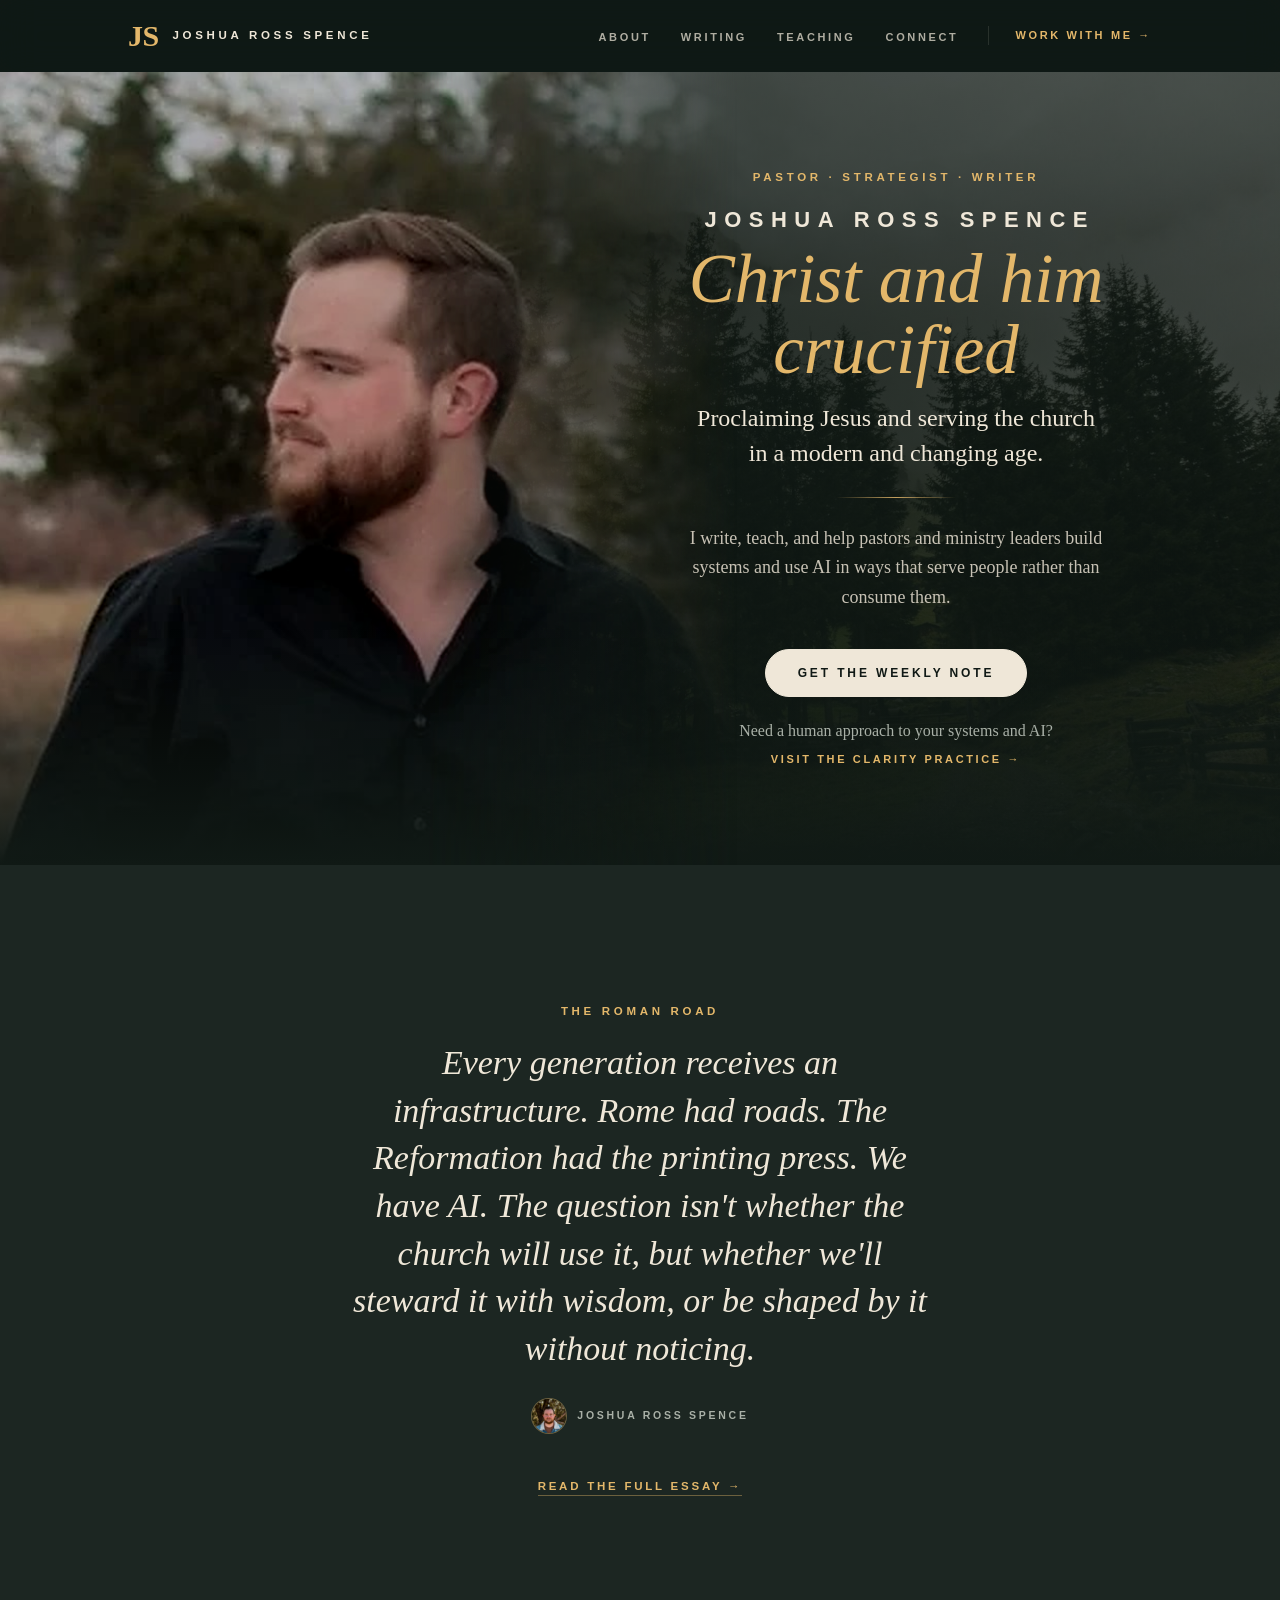
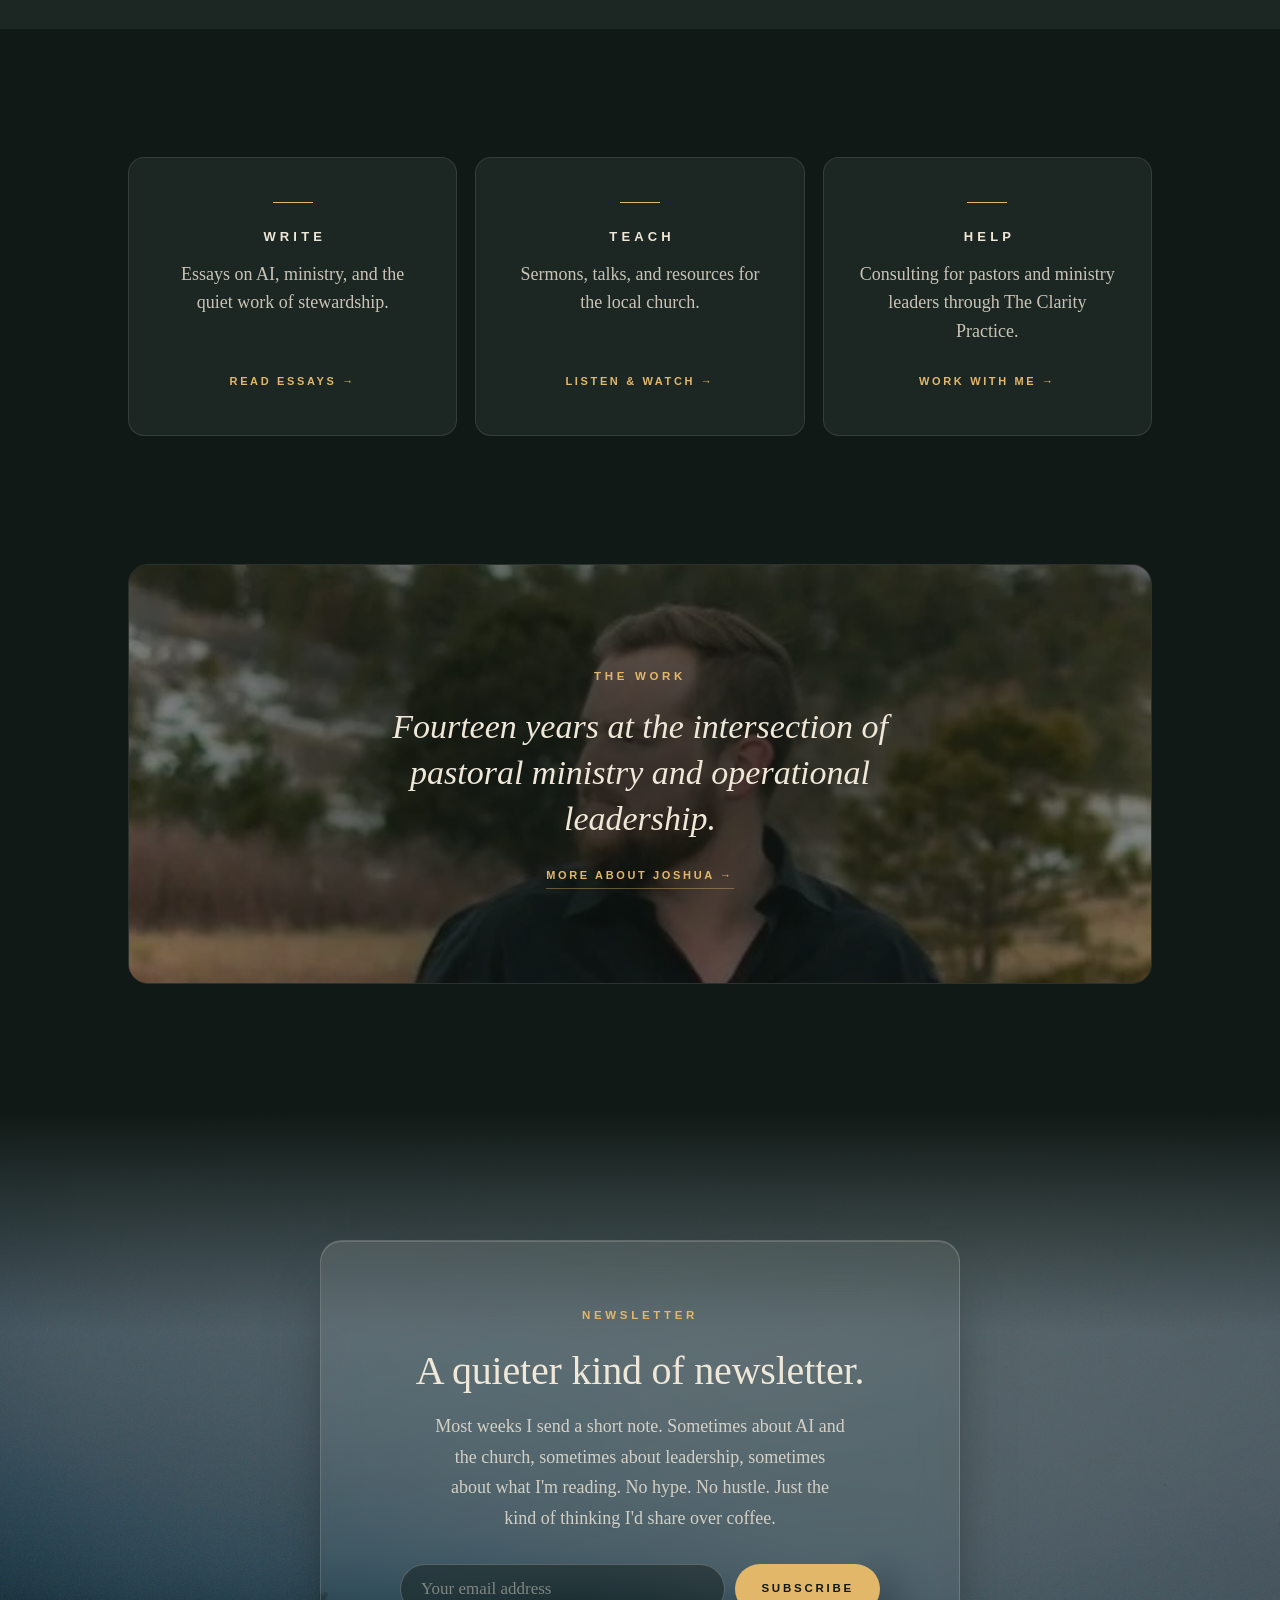
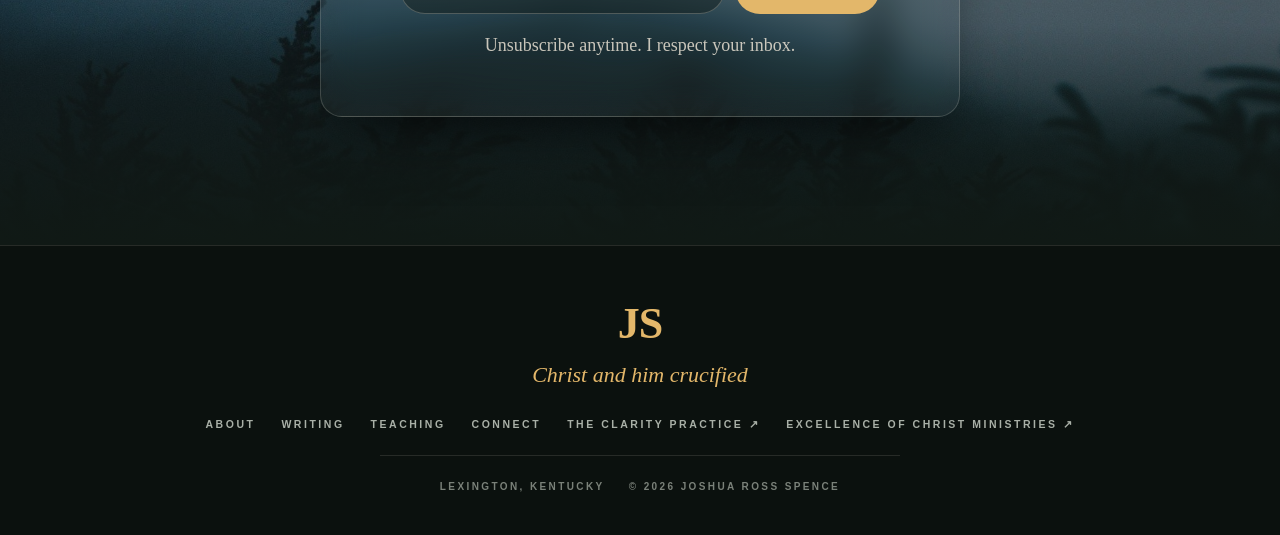
==== commit 88926b7d: "Home hero: Joshua's outdoor portrait on the left, text on the right Co-Authored-By: Claude Opus 5.5 " ====
--- a/index.html
+++ b/index.html
@@ -66,7 +66,10 @@
     <!-- HERO -->
     <section class="home-hero-section">
       <div class="home-hero-photo" aria-hidden="true">
-        <img src="assets/img/bg-hero-pines.jpg" alt="" draggable="false" fetchpriority="high">
+        <img src="assets/img/bg-hero-pines.jpg" alt="" draggable="false">
+      </div>
+      <div class="home-hero-portrait">
+        <img src="assets/img/js-hero-outdoor.jpg" alt="Joshua Ross Spence outdoors in a field near the pines" draggable="false" fetchpriority="high">
       </div>
       <div class="container">
         <div class="home-hero">
--- a/assets/css/styles.css
+++ b/assets/css/styles.css
@@ -170,7 +170,24 @@
 .home-hero-photo { position: absolute; inset: 0; z-index: 0; pointer-events: none; user-select: none; }
 .home-hero-photo img { width: 100%; height: 100%; object-fit: cover; object-position: center 60%; }
 .home-hero-photo::after { content: ""; position: absolute; inset: 0; background: radial-gradient(ellipse 60% 70% at 50% 50%, rgba(16,25,21,0.80) 0%, rgba(16,25,21,0.58) 55%, rgba(16,25,21,0.42) 100%), linear-gradient(180deg, rgba(16,25,21,0) 70%, var(--night) 100%); }
-.home-hero-section .container { position: relative; z-index: 1; width: 100%; }
+.home-hero-section { min-height: clamp(560px, 74vh, 660px); }
+.home-hero-photo img { opacity: 0.45; }
+/* Portrait on the left, dissolving into the pines */
+.home-hero-portrait { position: absolute; left: 0; top: 0; bottom: 0; width: 60%; z-index: 0; pointer-events: none; user-select: none;
+  -webkit-mask-image: linear-gradient(to right, #000 0%, #000 55%, transparent 96%); mask-image: linear-gradient(to right, #000 0%, #000 55%, transparent 96%); }
+.home-hero-portrait img { width: 100%; height: 100%; object-fit: cover; object-position: 60% 40%; filter: brightness(0.8) contrast(1.04) saturate(0.9); }
+.home-hero-portrait::after { content: ""; position: absolute; inset: 0; background: linear-gradient(180deg, rgba(16,25,21,0) 70%, var(--night) 100%); }
+.home-hero-section .container { position: relative; z-index: 1; width: 100%; display: grid; grid-template-columns: 1fr 1fr; }
+.home-hero-section .home-hero { grid-column: 2; padding-block: clamp(64px, 8vw, 96px); }
+.home-hero-section .hero-line { font-size: clamp(42px, 5.4vw, 76px); }
+@media (max-width: 860px) {
+  .home-hero-section { flex-direction: column; min-height: 0; }
+  .home-hero-portrait { position: relative; width: 100%; height: 62vw; max-height: 460px;
+    -webkit-mask-image: linear-gradient(to bottom, #000 70%, transparent 100%); mask-image: linear-gradient(to bottom, #000 70%, transparent 100%); }
+  .home-hero-portrait img { object-position: 70% 25%; }
+  .home-hero-section .container { display: block; }
+  .home-hero-section .home-hero { padding-top: 8px; }
+}
 .home-hero { padding-block: clamp(96px, 12vw, 150px); display: flex; flex-direction: column; align-items: center; }
 .hero-name { font-family: var(--caps); font-weight: 800; font-size: clamp(16px, 2vw, 22px); letter-spacing: 0.34em; text-transform: uppercase; margin-right: -0.34em; line-height: 1.3; }
 .hero-line { margin-top: 10px; font-family: var(--italic); font-style: italic; font-weight: 500; color: var(--candle); font-size: clamp(46px, 7.4vw, 92px); line-height: 1.02; }
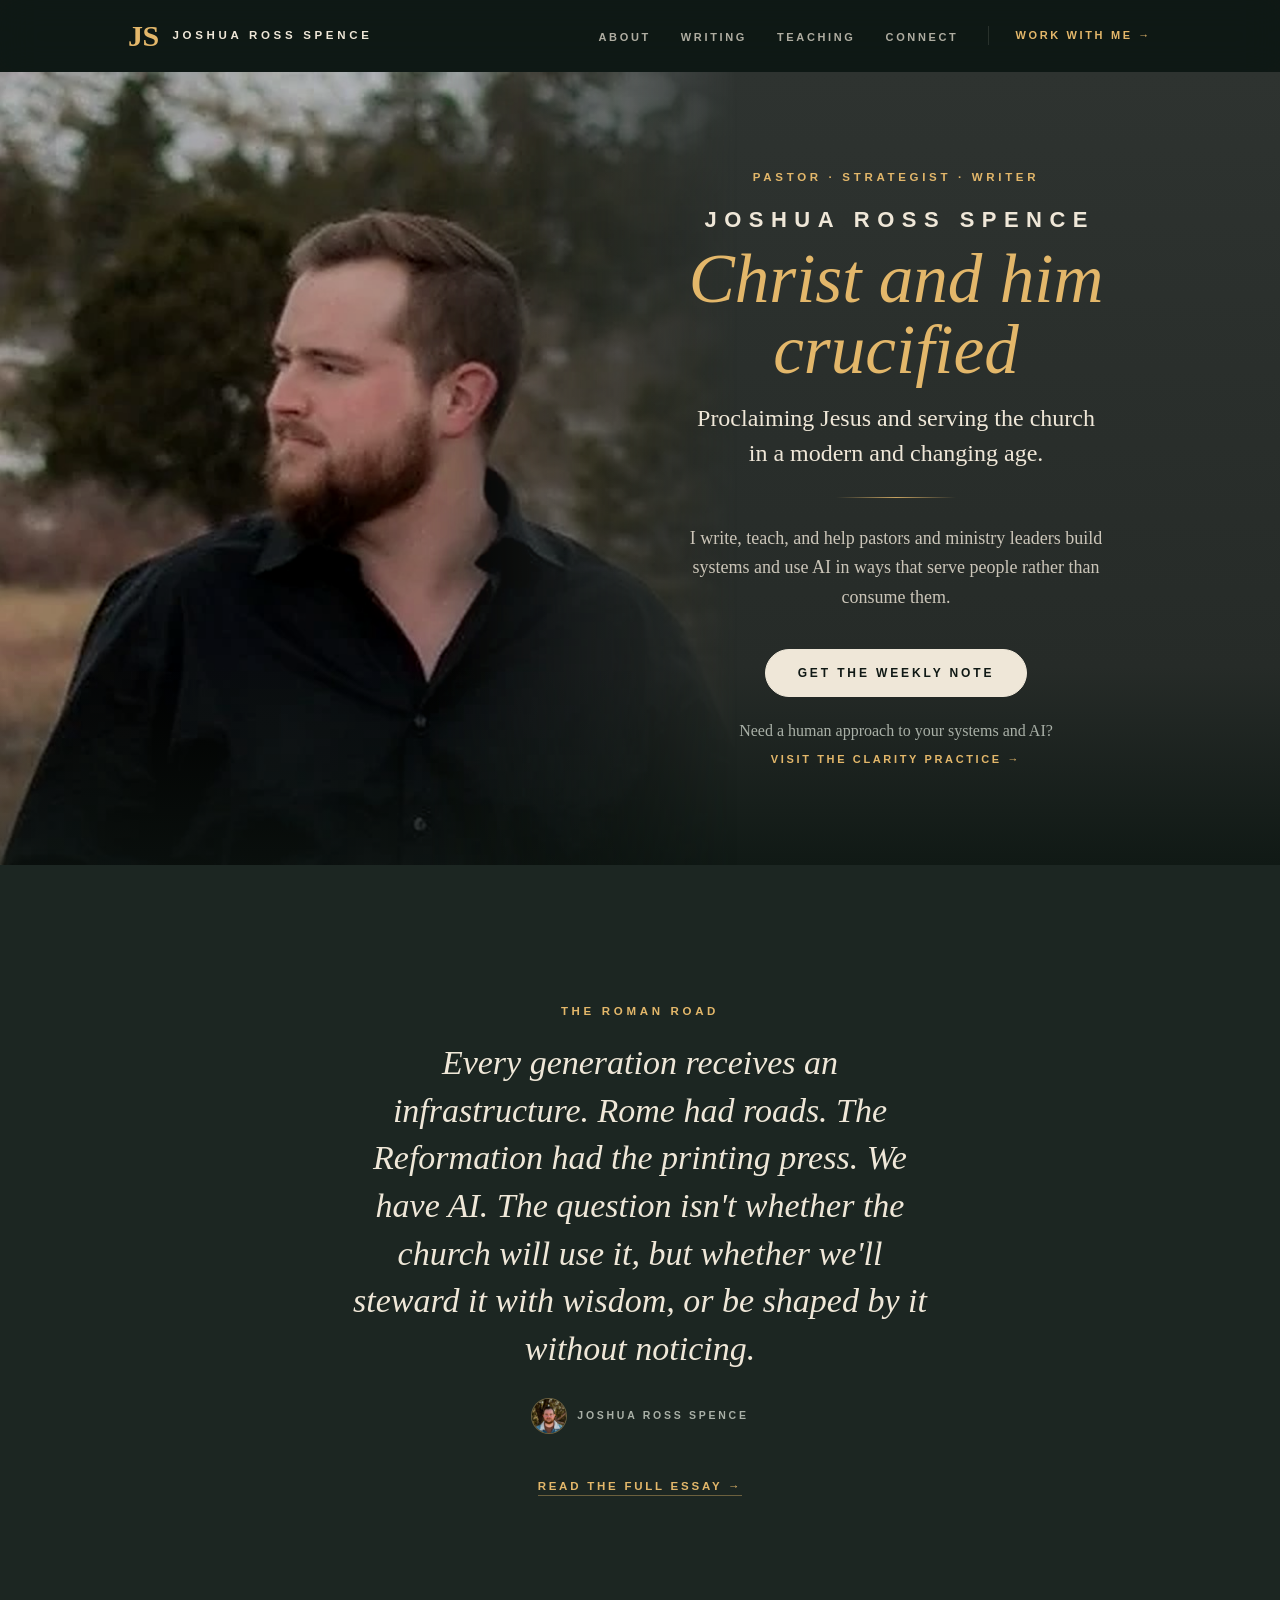
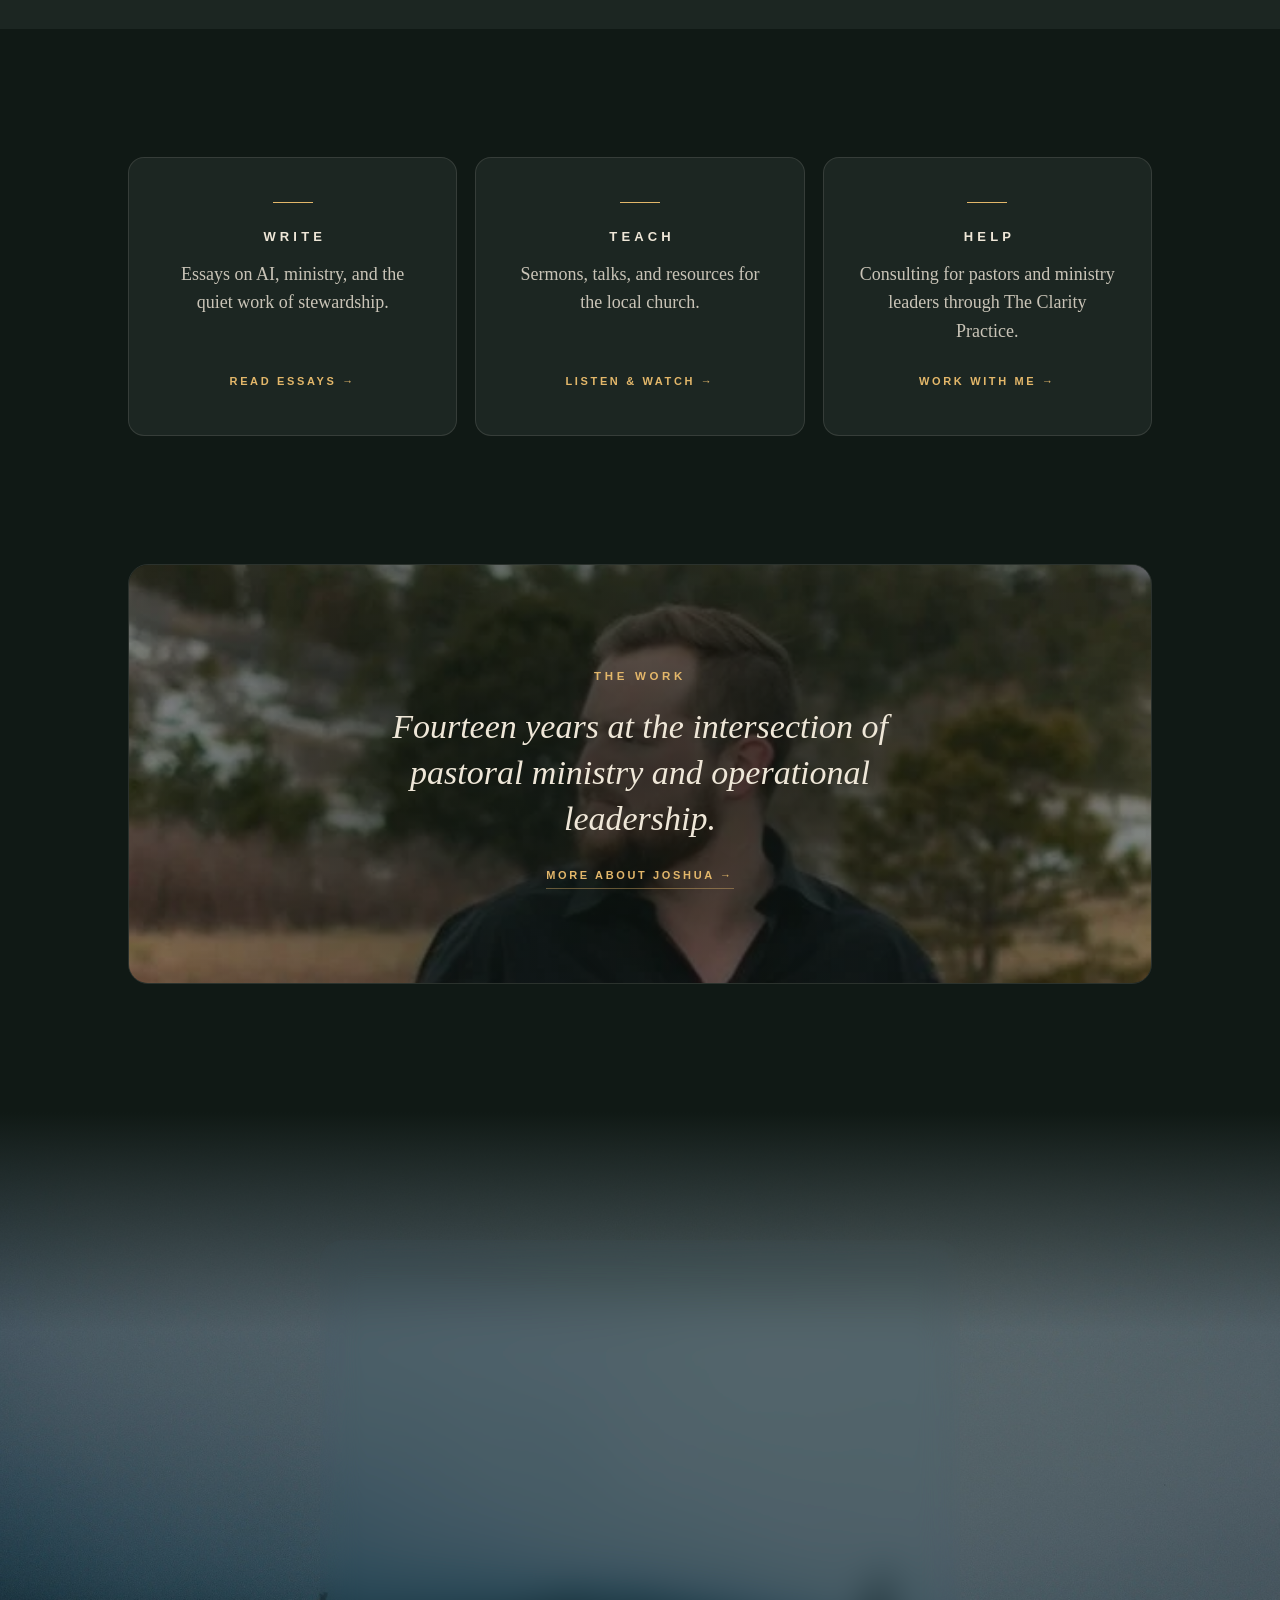
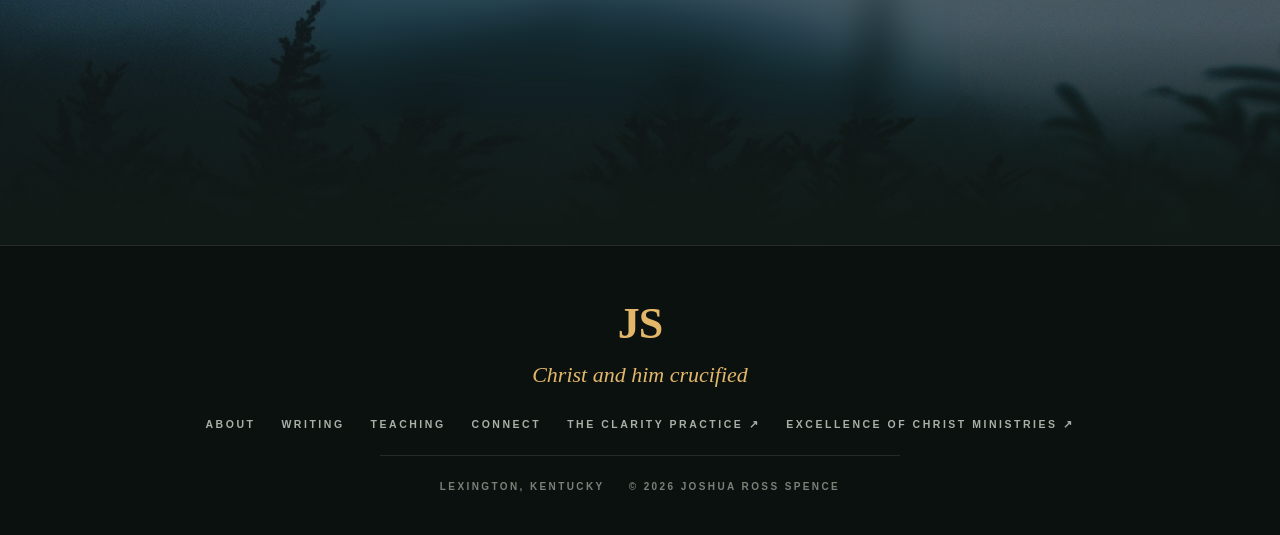
==== commit 89f911a7: "Home hero: charcoal behind the text instead of the pine photo Co-Authored-By: Claude Opus 5.5 <norep" ====
--- a/index.html
+++ b/index.html
@@ -65,9 +65,6 @@
 
     <!-- HERO -->
     <section class="home-hero-section">
-      <div class="home-hero-photo" aria-hidden="true">
-        <img src="assets/img/bg-hero-pines.jpg" alt="" draggable="false">
-      </div>
       <div class="home-hero-portrait">
         <img src="assets/img/js-hero-outdoor.jpg" alt="Joshua Ross Spence outdoors in a field near the pines" draggable="false" fetchpriority="high">
       </div>
--- a/assets/css/styles.css
+++ b/assets/css/styles.css
@@ -171,12 +171,12 @@
 .home-hero-photo img { width: 100%; height: 100%; object-fit: cover; object-position: center 60%; }
 .home-hero-photo::after { content: ""; position: absolute; inset: 0; background: radial-gradient(ellipse 60% 70% at 50% 50%, rgba(16,25,21,0.80) 0%, rgba(16,25,21,0.58) 55%, rgba(16,25,21,0.42) 100%), linear-gradient(180deg, rgba(16,25,21,0) 70%, var(--night) 100%); }
 .home-hero-section { min-height: clamp(560px, 74vh, 660px); }
-.home-hero-photo img { opacity: 0.45; }
+.home-hero-section { background: linear-gradient(180deg, var(--iron) 0%, #262B28 75%, var(--night) 100%); }
 /* Portrait on the left, dissolving into the pines */
 .home-hero-portrait { position: absolute; left: 0; top: 0; bottom: 0; width: 60%; z-index: 0; pointer-events: none; user-select: none;
   -webkit-mask-image: linear-gradient(to right, #000 0%, #000 55%, transparent 96%); mask-image: linear-gradient(to right, #000 0%, #000 55%, transparent 96%); }
 .home-hero-portrait img { width: 100%; height: 100%; object-fit: cover; object-position: 60% 40%; filter: brightness(0.8) contrast(1.04) saturate(0.9); }
-.home-hero-portrait::after { content: ""; position: absolute; inset: 0; background: linear-gradient(180deg, rgba(16,25,21,0) 70%, var(--night) 100%); }
+.home-hero-portrait::after { content: ""; position: absolute; inset: 0; background: linear-gradient(180deg, rgba(16,25,21,0) 75%, rgba(16,25,21,0.6) 100%); }
 .home-hero-section .container { position: relative; z-index: 1; width: 100%; display: grid; grid-template-columns: 1fr 1fr; }
 .home-hero-section .home-hero { grid-column: 2; padding-block: clamp(64px, 8vw, 96px); }
 .home-hero-section .hero-line { font-size: clamp(42px, 5.4vw, 76px); }
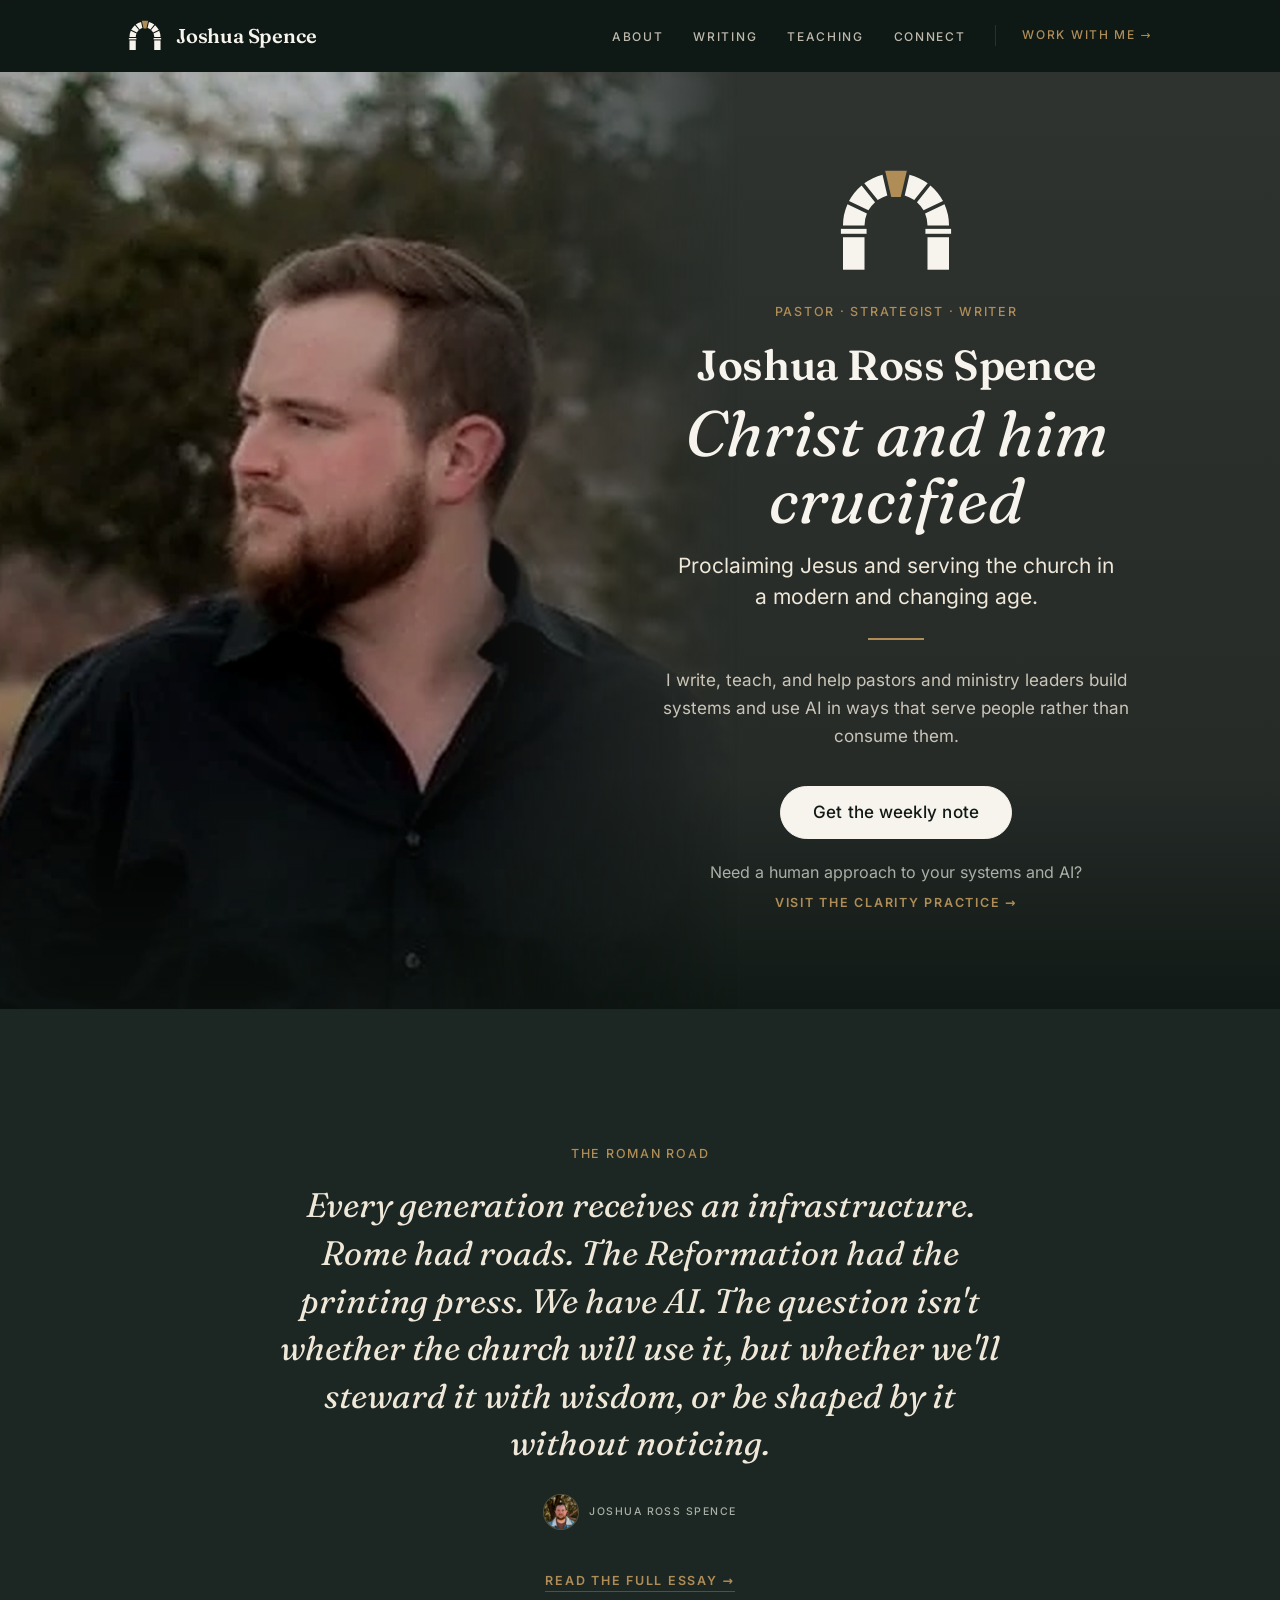
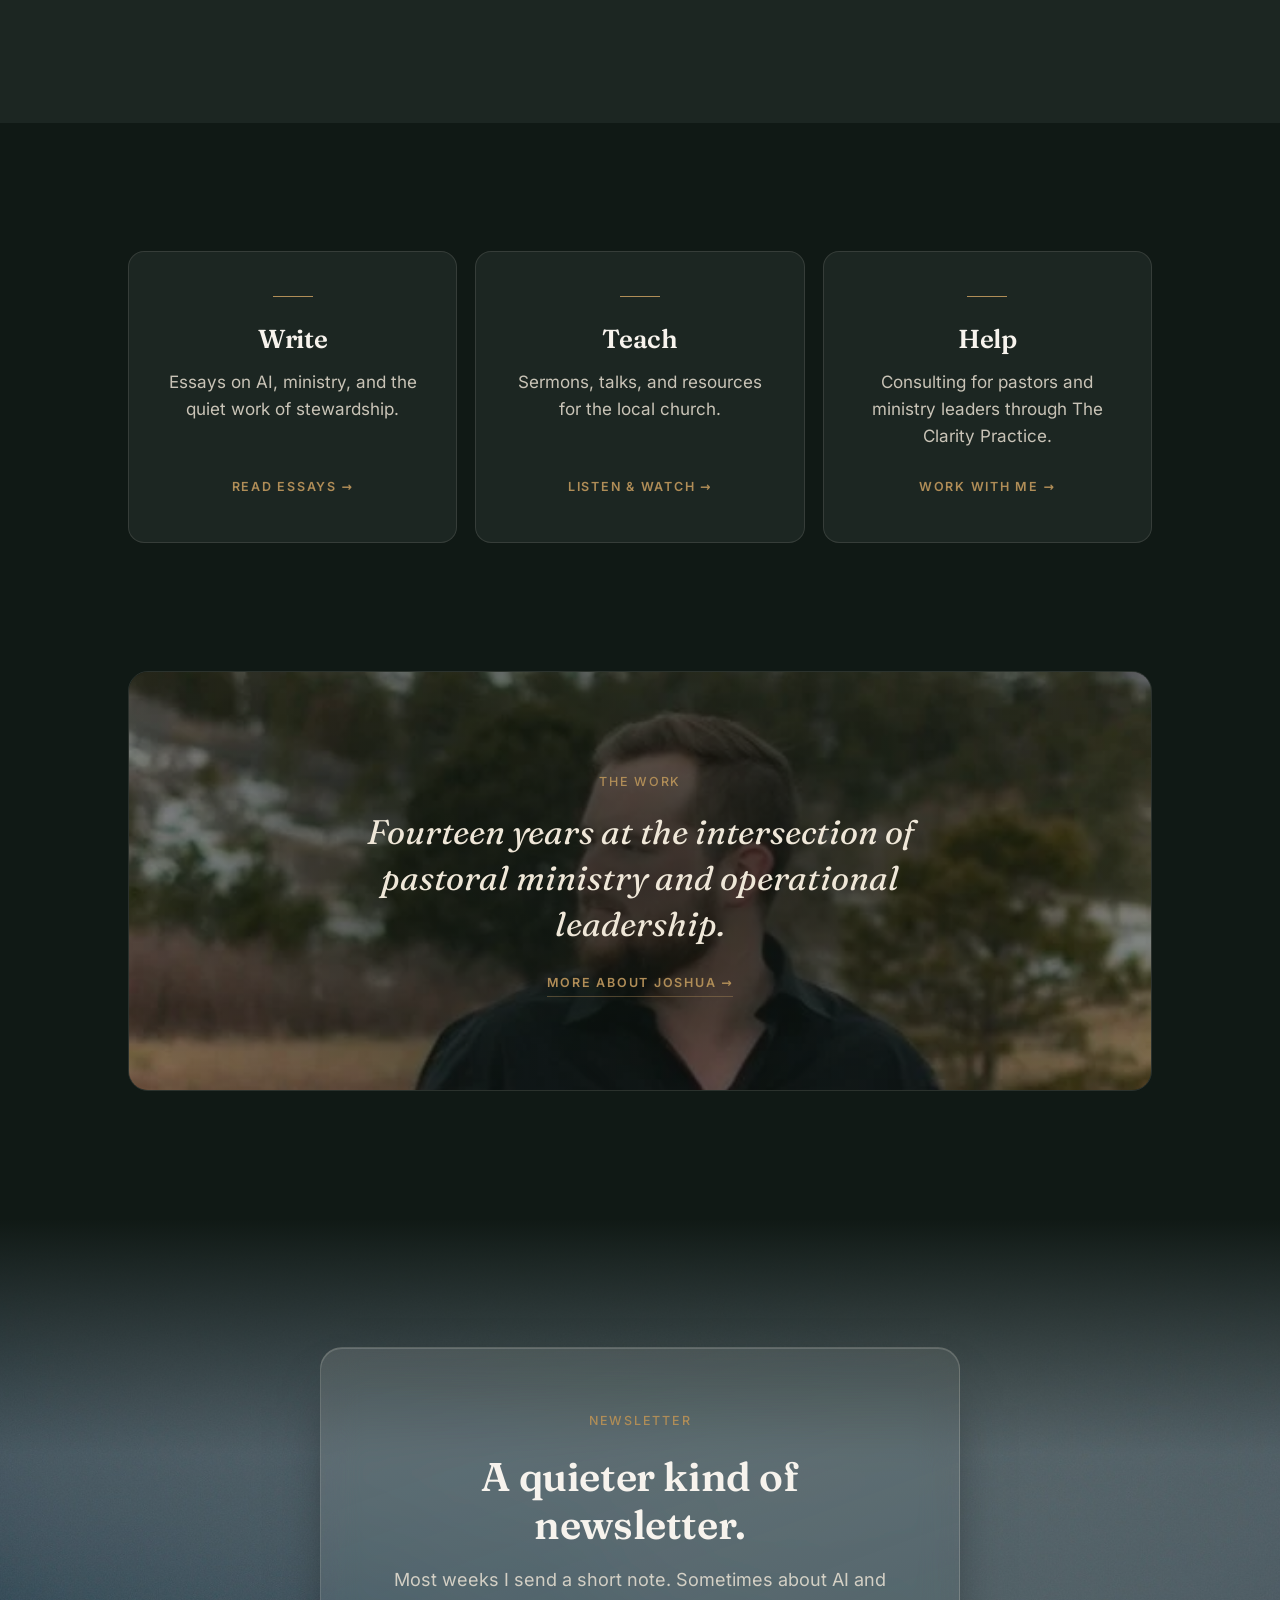
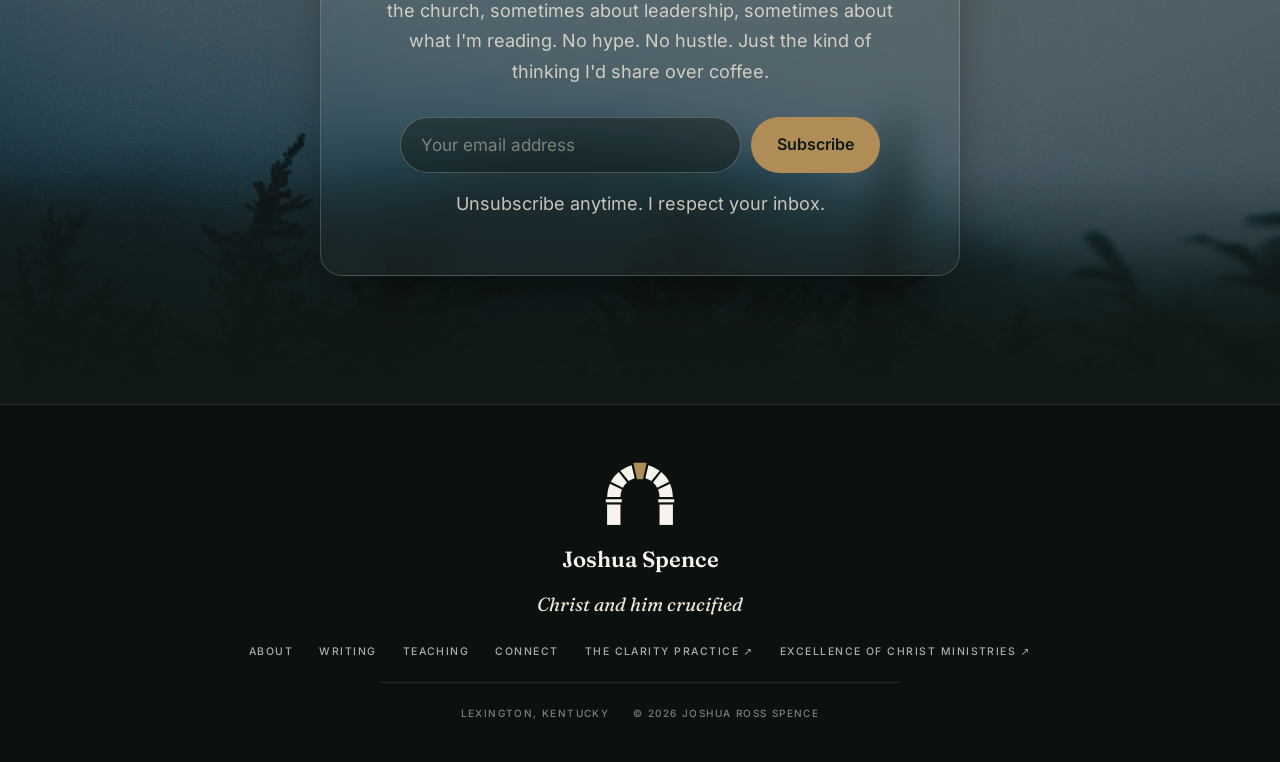
==== commit b7317627: "Move joshuaspence.org onto the one-brand dark mode White keystone arch replaces the JS monogram in t" ====
--- a/index.html
+++ b/index.html
@@ -17,8 +17,8 @@
   <meta property="og:url" content="https://joshuaspence.org/">
   <meta property="og:image" content="https://joshuaspence.org/assets/img/og-image.jpg">
   <meta name="twitter:card" content="summary_large_image">
-  <link rel="preload" href="assets/fonts/eb-garamond-latin-400-normal.woff2" as="font" type="font/woff2" crossorigin>
-  <link rel="preload" href="assets/fonts/cormorant-garamond-latin-500-italic.woff2" as="font" type="font/woff2" crossorigin>
+  <link rel="preload" href="assets/fonts/inter-latin-400-normal.woff2" as="font" type="font/woff2" crossorigin>
+  <link rel="preload" href="assets/fonts/fraunces-latin-600-normal.woff2" as="font" type="font/woff2" crossorigin>
   <link rel="stylesheet" href="assets/css/styles.css">
   <script src="assets/js/flag.js"></script>
   <script type="application/ld+json">
@@ -39,7 +39,7 @@
   <!-- NAV -->
   <nav class="nav" role="navigation" aria-label="Main navigation">
     <div class="nav-inner">
-      <a href="index.html" class="nav-logo" aria-label="Joshua Ross Spence, home"><span class="mono" aria-hidden="true">JS</span><span class="nav-name">Joshua Ross Spence</span></a>
+      <a href="index.html" class="nav-logo" aria-label="Joshua Ross Spence, home"><img class="arch" src="assets/img/arch-white.svg" alt="" width="34" height="31"><span class="nav-name">Joshua Spence</span></a>
       <ul class="nav-links" role="list">
         <li><a href="about.html">About</a></li>
         <li><a href="writing.html">Writing</a></li>
@@ -70,6 +70,7 @@
       </div>
       <div class="container">
         <div class="home-hero">
+          <img class="arch hero-arch" src="assets/img/arch-white.svg" alt="" width="120" height="110">
           <span class="overline">Pastor · Strategist · Writer</span>
           <h1 class="hero-name">Joshua Ross Spence</h1>
           <p class="hero-line">Christ and him crucified</p>
@@ -176,7 +177,8 @@
     <div class="container">
       <div class="footer-inner">
         <div class="footer-mark">
-          <span class="mono" aria-hidden="true">JS</span>
+          <img class="arch" src="assets/img/arch-white.svg" alt="" width="72" height="66">
+          <span class="footer-wordmark">Joshua Spence</span>
           <span class="italic-line">Christ and him crucified</span>
         </div>
         <nav class="footer-links" aria-label="Footer navigation">
--- a/assets/css/styles.css
+++ b/assets/css/styles.css
@@ -1,19 +1,17 @@
 /* ─────────────────────────────────────────────────────
-   Joshua Ross Spence · joshuaspence.org
-   Personal brand: the study. Pine, bark, and candlelight.
-   Type: Avenir Next caps (Mulish stand-in) · Cormorant Garamond Italic · EB Garamond
+   Joshua Spence · joshuaspence.org
+   One brand, dark mode: Night Pine, Parchment, Brass, and the white arch.
+   Type: Fraunces (headlines, italic lines) · Inter (body and labels)
    Layout: centered by default; long reading stays left-aligned.
    ───────────────────────────────────────────────────── */
 
 /* 00 — FONTS (self-hosted) */
-@font-face { font-family: "Mulish"; font-weight: 500; font-display: swap; src: url("../fonts/mulish-latin-500-normal.woff2") format("woff2"); }
-@font-face { font-family: "Mulish"; font-weight: 700; font-display: swap; src: url("../fonts/mulish-latin-700-normal.woff2") format("woff2"); }
-@font-face { font-family: "Mulish"; font-weight: 800; font-display: swap; src: url("../fonts/mulish-latin-800-normal.woff2") format("woff2"); }
-@font-face { font-family: "Cormorant Garamond"; font-weight: 500; font-style: italic; font-display: swap; src: url("../fonts/cormorant-garamond-latin-500-italic.woff2") format("woff2"); }
-@font-face { font-family: "Cormorant Garamond"; font-weight: 600; font-style: normal; font-display: swap; src: url("../fonts/cormorant-garamond-latin-600-normal.woff2") format("woff2"); }
-@font-face { font-family: "EB Garamond"; font-weight: 400; font-style: normal; font-display: swap; src: url("../fonts/eb-garamond-latin-400-normal.woff2") format("woff2"); }
-@font-face { font-family: "EB Garamond"; font-weight: 400; font-style: italic; font-display: swap; src: url("../fonts/eb-garamond-latin-400-italic.woff2") format("woff2"); }
-@font-face { font-family: "EB Garamond"; font-weight: 500; font-style: normal; font-display: swap; src: url("../fonts/eb-garamond-latin-500-normal.woff2") format("woff2"); }
+@font-face { font-family: "Fraunces"; font-weight: 400; font-style: normal; font-display: swap; src: url("../fonts/fraunces-latin-400-normal.woff2") format("woff2"); }
+@font-face { font-family: "Fraunces"; font-weight: 600; font-style: normal; font-display: swap; src: url("../fonts/fraunces-latin-600-normal.woff2") format("woff2"); }
+@font-face { font-family: "Fraunces"; font-weight: 400; font-style: italic; font-display: swap; src: url("../fonts/fraunces-latin-400-italic.woff2") format("woff2"); }
+@font-face { font-family: "Inter"; font-weight: 400; font-style: normal; font-display: swap; src: url("../fonts/inter-latin-400-normal.woff2") format("woff2"); }
+@font-face { font-family: "Inter"; font-weight: 500; font-style: normal; font-display: swap; src: url("../fonts/inter-latin-500-normal.woff2") format("woff2"); }
+@font-face { font-family: "Inter"; font-weight: 600; font-style: normal; font-display: swap; src: url("../fonts/inter-latin-600-normal.woff2") format("woff2"); }
 
 /* 01 — DESIGN TOKENS */
 :root {
@@ -22,11 +20,10 @@
   --spruce:  #1C2622;  /* Charcoal Spruce: raised surfaces */
   --iron:    #2E3330;
   --pine:    #2F4A3A;  /* Deep Pine */
-  --moss:    #6E7A5A;
-  --bark:    #5A3E2B;
-  --leather: #8B5E3C;
-  --candle:  #E3B76A;  /* Candlelight: the one warm light */
-  --parch:   #EFE7D8;  /* Parchment: text on dark */
+  --moss:    #6E7A5A;  /* texture only */
+  --brass:   #B08D57;  /* Antique Brass: the keystone and the one warm accent */
+  --ivory:   #F7F3ED;  /* the white arch and headlines */
+  --parch:   #EFE7D8;  /* Parchment: body text on dark */
   --fog:     #A9B0A7;  /* captions, metadata */
 
   --bg: var(--night);
@@ -35,12 +32,12 @@
   --text-muted: var(--fog);
   --border: rgba(239,231,216,0.12);
 
-  --caps:   "Avenir Next", "Avenir", "Mulish", "Helvetica Neue", sans-serif;
-  --italic: "Cormorant Garamond", "EB Garamond", Georgia, serif;
-  --serif:  "EB Garamond", Georgia, "Times New Roman", serif;
-  /* legacy names used by inline styles */
+  --display: "Fraunces", "Tiempos Headline", Lora, Georgia, serif;
+  --caps:   "Inter", "Source Sans 3", system-ui, sans-serif;   /* small labels and eyebrows only */
+  --italic: var(--display);
+  --serif:  "Inter", "Source Sans 3", system-ui, sans-serif;   /* body (kept name for inline styles) */
   --font: var(--serif);
-  --font-display: var(--serif);
+  --font-display: var(--display);
 
   --nav-h: 72px;
   --max-w: 1120px;
@@ -56,7 +53,7 @@
 html { scroll-behavior: smooth; -webkit-text-size-adjust: 100%; }
 body {
   font-family: var(--serif);
-  font-size: 19px;
+  font-size: 18px;
   line-height: 1.7;
   color: var(--text);
   background: var(--bg);
@@ -64,21 +61,21 @@
   text-align: center;
 }
 img, video { display: block; max-width: 100%; }
-a { color: var(--candle); text-decoration: none; }
+a { color: var(--brass); text-decoration: none; }
 button { cursor: pointer; font: inherit; border: none; background: none; }
-::selection { background: rgba(227,183,106,0.28); color: var(--parch); }
-:focus-visible { outline: 2px solid var(--candle); outline-offset: 3px; border-radius: 4px; }
+::selection { background: rgba(176,141,87,0.28); color: var(--parch); }
+:focus-visible { outline: 2px solid var(--brass); outline-offset: 3px; border-radius: 4px; }
 
 /* 03 — TYPE */
-h1, h2, h3, h4 { font-family: var(--serif); font-weight: 400; color: var(--text); letter-spacing: -0.005em; }
+h1, h2, h3, h4 { font-family: var(--display); font-weight: 600; color: var(--ivory); letter-spacing: -0.01em; }
 h1 { font-size: clamp(36px, 5.4vw, 56px); line-height: 1.12; }
 h2 { font-size: clamp(28px, 3.6vw, 40px); line-height: 1.2; }
 h3 { font-size: clamp(21px, 2.4vw, 26px); line-height: 1.3; }
-h1 em, h2 em, h3 em { font-family: var(--italic); font-style: italic; font-weight: 500; color: var(--candle); font-size: 1.06em; }
+h1 em, h2 em, h3 em { font-family: var(--italic); font-style: italic; font-weight: 400; color: var(--ivory); }
 p { max-width: 62ch; margin-inline: auto; }
 p + p { margin-top: 1.2em; }
-.caps { font-family: var(--caps); font-weight: 800; letter-spacing: 0.3em; text-transform: uppercase; }
-.italic-line { font-family: var(--italic); font-style: italic; font-weight: 500; color: var(--candle); }
+.caps { font-family: var(--caps); font-weight: 600; letter-spacing: 0.14em; text-transform: uppercase; }
+.italic-line { font-family: var(--italic); font-style: italic; font-weight: 400; color: var(--parch); }
 
 /* 04 — LAYOUT */
 .container { max-width: var(--max-w); margin-inline: auto; padding-inline: var(--pad); }
@@ -90,14 +87,14 @@
 .overline {
   display: inline-block;
   font-family: var(--caps);
-  font-size: 11.5px;
-  font-weight: 700;
-  letter-spacing: 0.32em;
+  font-size: 12.5px;
+  font-weight: 500;
+  letter-spacing: 0.14em;
   text-transform: uppercase;
-  color: var(--candle);
+  color: var(--brass);
   margin-bottom: 18px;
 }
-.hair { display: block; width: 120px; height: 1px; margin: 26px auto; background: linear-gradient(90deg, rgba(227,183,106,0), rgba(227,183,106,0.85), rgba(227,183,106,0)); }
+.hair { display: block; width: 56px; height: 1.5px; margin: 26px auto; background: var(--brass); }
 
 /* 06 — NAV (liquid glass) */
 .nav {
@@ -112,16 +109,16 @@
 .nav-inner { max-width: var(--max-w); margin-inline: auto; padding-inline: var(--pad); height: 100%; display: flex; align-items: center; }
 .nav-logo { display: inline-flex; align-items: center; gap: 14px; color: var(--parch); flex-shrink: 0; }
 .nav-logo:hover { opacity: 0.85; }
-.mono { font-family: "Cormorant Garamond", Georgia, serif; font-weight: 600; font-style: normal; color: var(--candle); letter-spacing: -0.02em; line-height: 1; }
-.nav-logo .mono { font-size: 30px; }
-.nav-name { font-family: var(--caps); font-weight: 800; font-size: 11.5px; letter-spacing: 0.32em; text-transform: uppercase; }
+.arch { display: block; height: auto; }
+.nav-logo .arch { width: 34px; }
+.nav-name { font-family: var(--display); font-weight: 600; font-size: 20px; letter-spacing: -0.01em; color: var(--ivory); }
 .nav-links { display: flex; list-style: none; gap: 30px; margin-left: auto; }
 .nav-links a, .nav-work {
-  font-family: var(--caps); font-size: 11px; font-weight: 700; letter-spacing: 0.24em; text-transform: uppercase;
-  color: rgba(239,231,216,0.72); transition: color var(--ease);
+  font-family: var(--caps); font-size: 12px; font-weight: 500; letter-spacing: 0.14em; text-transform: uppercase;
+  color: rgba(239,231,216,0.78); transition: color var(--ease);
 }
 .nav-links a:hover, .nav-links a.active { color: var(--parch); }
-.nav-work { margin-left: 30px; padding-left: 26px; border-left: 1px solid var(--border); color: var(--candle); white-space: nowrap; }
+.nav-work { margin-left: 30px; padding-left: 26px; border-left: 1px solid var(--border); color: var(--brass); white-space: nowrap; }
 .nav-work:hover { color: var(--parch); }
 .nav-hamburger { display: none; flex-direction: column; gap: 5px; padding: 8px; margin-left: auto; }
 .nav-hamburger span { display: block; width: 22px; height: 1.5px; background: var(--parch); transition: transform var(--ease), opacity var(--ease); }
@@ -132,27 +129,27 @@
 /* 07 — MOBILE NAV */
 .nav-mobile { display: none; position: fixed; inset: var(--nav-h) 0 0; background: var(--night); z-index: 99; flex-direction: column; align-items: center; padding: 40px var(--pad); overflow-y: auto; }
 .nav-mobile.open { display: flex; }
-.nav-mobile a { font-family: var(--caps); font-size: 15px; font-weight: 800; letter-spacing: 0.3em; text-transform: uppercase; color: var(--parch); padding-block: 18px; width: 100%; border-bottom: 1px solid var(--border); }
+.nav-mobile a { font-family: var(--display); font-size: 24px; font-weight: 600; color: var(--parch); padding-block: 18px; width: 100%; border-bottom: 1px solid var(--border); }
 .nav-mobile a:last-child { border-bottom: none; }
-.nav-mobile .nav-work-mobile { color: var(--candle); margin-top: 18px; }
+.nav-mobile .nav-work-mobile { color: var(--brass); margin-top: 18px; }
 
 /* 08 — BUTTONS */
 .btn {
   display: inline-flex; align-items: center; justify-content: center; gap: 8px;
-  font-family: var(--caps); font-size: 11.5px; font-weight: 800; letter-spacing: 0.24em; text-transform: uppercase;
+  font-family: var(--caps); font-size: 16px; font-weight: 500; letter-spacing: 0.005em;
   padding: 15px 28px; border-radius: var(--r); border: 1px solid transparent;
   transition: all var(--ease); white-space: nowrap; line-height: 1;
 }
-.btn-lg { padding: 17px 32px; font-size: 12px; }
+.btn-lg { padding: 17px 32px; font-size: 17px; }
 .btn-sm { padding: 11px 20px; }
-.btn-primary { background: var(--parch); color: var(--night); border-color: var(--parch); }
-.btn-primary:hover { background: #fff8ea; color: var(--night); box-shadow: 0 10px 30px -12px rgba(227,183,106,0.55); }
+.btn-primary { background: var(--ivory); color: var(--night); border-color: var(--ivory); }
+.btn-primary:hover { background: var(--parch); color: var(--night); }
 .btn-secondary, .btn-ghost { background: transparent; color: var(--parch); border-color: rgba(239,231,216,0.35); }
 .btn-secondary:hover, .btn-ghost:hover { border-color: var(--parch); background: rgba(239,231,216,0.06); color: var(--parch); }
-.btn-clay { background: var(--candle); color: var(--night); border-color: var(--candle); }
-.btn-clay:hover { background: #ecc684; color: var(--night); }
-.link-text { font-family: var(--caps); font-size: 11.5px; font-weight: 800; letter-spacing: 0.24em; text-transform: uppercase; color: var(--candle); border-bottom: 1px solid rgba(227,183,106,0.4); padding-bottom: 3px; transition: border-color var(--ease); }
-.link-text:hover { border-bottom-color: var(--candle); }
+.btn-clay { background: var(--brass); color: var(--night); border-color: var(--brass); }
+.btn-clay:hover { background: #C4A36F; color: var(--night); }
+.link-text { font-family: var(--caps); font-size: 12.5px; font-weight: 600; letter-spacing: 0.14em; text-transform: uppercase; color: var(--brass); border-bottom: 1px solid rgba(176,141,87,0.4); padding-bottom: 3px; transition: border-color var(--ease); }
+.link-text:hover { border-bottom-color: var(--brass); }
 .link-muted { font-size: 16px; color: var(--fog); transition: color var(--ease); }
 .link-muted:hover { color: var(--parch); }
 
@@ -163,7 +160,7 @@
 .page-hero-wrap .container { position: relative; z-index: 1; }
 .page-hero { padding-top: clamp(80px, 10vw, 128px); padding-bottom: clamp(64px, 8vw, 104px); display: flex; flex-direction: column; align-items: center; }
 .page-hero h1 { margin-top: 6px; max-width: 20ch; }
-.page-hero .hero-sub { margin-top: 18px; font-family: var(--italic); font-style: italic; font-weight: 500; font-size: clamp(21px, 2.4vw, 27px); line-height: 1.4; color: var(--candle); max-width: 40ch; }
+.page-hero .hero-sub { margin-top: 18px; font-family: var(--italic); font-style: italic; font-weight: 400; font-size: clamp(21px, 2.4vw, 27px); line-height: 1.4; color: var(--parch); max-width: 40ch; }
 
 /* 10 — HOME HERO */
 .home-hero-section { position: relative; padding: 0; overflow: hidden; min-height: clamp(620px, 92vh, 860px); display: flex; align-items: center; }
@@ -179,7 +176,7 @@
 .home-hero-portrait::after { content: ""; position: absolute; inset: 0; background: linear-gradient(180deg, rgba(16,25,21,0) 75%, rgba(16,25,21,0.6) 100%); }
 .home-hero-section .container { position: relative; z-index: 1; width: 100%; display: grid; grid-template-columns: 1fr 1fr; }
 .home-hero-section .home-hero { grid-column: 2; padding-block: clamp(64px, 8vw, 96px); }
-.home-hero-section .hero-line { font-size: clamp(42px, 5.4vw, 76px); }
+.home-hero-section .hero-line { font-size: clamp(40px, 5vw, 68px); }
 @media (max-width: 860px) {
   .home-hero-section { flex-direction: column; min-height: 0; }
   .home-hero-portrait { position: relative; width: 100%; height: 62vw; max-height: 460px;
@@ -189,29 +186,30 @@
   .home-hero-section .home-hero { padding-top: 8px; }
 }
 .home-hero { padding-block: clamp(96px, 12vw, 150px); display: flex; flex-direction: column; align-items: center; }
-.hero-name { font-family: var(--caps); font-weight: 800; font-size: clamp(16px, 2vw, 22px); letter-spacing: 0.34em; text-transform: uppercase; margin-right: -0.34em; line-height: 1.3; }
-.hero-line { margin-top: 10px; font-family: var(--italic); font-style: italic; font-weight: 500; color: var(--candle); font-size: clamp(46px, 7.4vw, 92px); line-height: 1.02; }
-.hero-desc { margin-top: 16px; font-size: clamp(19px, 2.2vw, 24px); line-height: 1.45; color: var(--parch); max-width: 34ch; }
-.home-hero .hero-sub { margin-top: 0; font-size: 18px; line-height: 1.65; color: var(--text-soft); max-width: 50ch; }
+.hero-arch { width: clamp(88px, 9vw, 120px); margin: 0 auto 28px; }
+.hero-name { font-family: var(--display); font-weight: 600; font-size: clamp(30px, 3.4vw, 42px); letter-spacing: -0.01em; color: var(--ivory); line-height: 1.15; }
+.hero-line { margin-top: 10px; font-family: var(--italic); font-style: italic; font-weight: 400; color: var(--ivory); font-size: clamp(42px, 6.4vw, 80px); line-height: 1.05; }
+.hero-desc { margin-top: 18px; font-size: clamp(18px, 1.9vw, 21px); line-height: 1.45; color: var(--parch); max-width: 34ch; }
+.home-hero .hero-sub { margin-top: 0; font-size: 17px; line-height: 1.65; color: var(--text-soft); max-width: 50ch; }
 .hero-actions { margin-top: 36px; display: flex; flex-direction: column; align-items: center; gap: 20px; }
 .hero-consult { display: flex; flex-direction: column; align-items: center; gap: 6px; }
 .hero-consult-label { font-size: 16px; color: var(--fog); max-width: 44ch; margin: 0; }
-.hero-secondary { font-family: var(--caps); font-size: 11px; font-weight: 800; letter-spacing: 0.24em; text-transform: uppercase; color: var(--candle); }
+.hero-secondary { font-family: var(--caps); font-size: 12.5px; font-weight: 600; letter-spacing: 0.14em; text-transform: uppercase; color: var(--brass); }
 .hero-secondary:hover { color: var(--parch); }
 
 /* 11 — ROMAN ROAD PULL QUOTE */
 .roman-road-inner { max-width: 760px; margin-inline: auto; }
-.roman-road-body { font-family: var(--italic); font-style: italic; font-weight: 500; font-size: clamp(24px, 3vw, 34px); line-height: 1.4; color: var(--parch); max-width: 34ch; }
+.roman-road-body { font-family: var(--italic); font-style: italic; font-weight: 400; font-size: clamp(24px, 3vw, 34px); line-height: 1.4; color: var(--parch); max-width: 34ch; }
 .roman-road-cta { margin-top: 34px; }
 
 /* 12 — WRITE / TEACH / HELP */
 .three-col-grid { display: grid; grid-template-columns: repeat(3, 1fr); gap: 18px; }
 .col-card { background: var(--spruce); border: 1px solid var(--border); border-radius: var(--r-card); padding: 44px 34px; display: flex; flex-direction: column; align-items: center; transition: transform var(--ease), border-color var(--ease); }
-.col-card:hover { transform: translateY(-3px); border-color: rgba(227,183,106,0.35); }
-.col-rule { width: 40px; height: 1px; background: var(--candle); margin-bottom: 26px; }
-.col-card h3 { font-family: var(--caps); font-weight: 800; font-size: 13px; letter-spacing: 0.32em; text-transform: uppercase; margin-right: -0.32em; color: var(--parch); margin-bottom: 14px; }
-.col-card p { font-size: 18px; line-height: 1.6; color: var(--text-soft); flex: 1; }
-.col-link { margin-top: 26px; font-family: var(--caps); font-size: 11px; font-weight: 800; letter-spacing: 0.24em; text-transform: uppercase; color: var(--candle); }
+.col-card:hover { transform: translateY(-3px); border-color: rgba(176,141,87,0.35); }
+.col-rule { width: 40px; height: 1.5px; background: var(--brass); margin-bottom: 26px; }
+.col-card h3 { font-family: var(--display); font-weight: 600; font-size: 26px; color: var(--ivory); margin-bottom: 12px; }
+.col-card p { font-size: 17px; line-height: 1.6; color: var(--text-soft); flex: 1; }
+.col-link { margin-top: 26px; font-family: var(--caps); font-size: 12.5px; font-weight: 600; letter-spacing: 0.14em; text-transform: uppercase; color: var(--brass); }
 .col-link:hover { color: var(--parch); }
 
 /* 13 — NEWSLETTER (liquid glass over fog) */
@@ -230,53 +228,53 @@
 .email-inner > p { color: var(--text-soft); margin-top: 16px; font-size: 18px; max-width: 46ch; }
 .email-form { display: flex; gap: 10px; margin: 30px auto 0; max-width: 480px; flex-wrap: wrap; justify-content: center; }
 .email-input, .door-input {
-  flex: 1; min-width: 220px; padding: 14px 20px; font-size: 17px; font-family: var(--serif);
+  flex: 1; min-width: 220px; padding: 14px 20px; font-size: 17px; font-family: var(--caps);
   background: rgba(16,25,21,0.45); border: 1px solid rgba(239,231,216,0.25); border-radius: var(--r);
   color: var(--parch); outline: none; transition: border-color var(--ease);
 }
 .email-input::placeholder, .door-input::placeholder { color: rgba(239,231,216,0.45); }
-.email-input:focus, .door-input:focus { border-color: var(--candle); }
+.email-input:focus, .door-input:focus { border-color: var(--brass); }
 .email-btn {
-  padding: 14px 26px; background: var(--candle); color: var(--night); border-radius: var(--r);
-  font-family: var(--caps); font-size: 11.5px; font-weight: 800; letter-spacing: 0.24em; text-transform: uppercase;
+  padding: 14px 26px; background: var(--brass); color: var(--night); border-radius: var(--r);
+  font-family: var(--caps); font-size: 16px; font-weight: 600;
   transition: background var(--ease), box-shadow var(--ease); white-space: nowrap;
 }
-.email-btn:hover { background: #ecc684; box-shadow: 0 10px 30px -12px rgba(227,183,106,0.6); }
+.email-btn:hover { background: #C4A36F; }
 .email-btn.sent { background: var(--moss); color: var(--parch); cursor: default; }
-.email-micro { margin-top: 14px; font-size: 14px; color: var(--fog); max-width: none; }
+.email-micro { margin-top: 14px; font-size: 15px; color: var(--fog); max-width: none; }
 
 /* 14 — WRITING LIST */
 .essay-list { display: flex; flex-direction: column; align-items: center; }
 .essay-item { padding-block: 48px; border-bottom: 1px solid var(--border); max-width: 720px; width: 100%; }
 .essay-item:first-child { padding-top: 8px; }
-.essay-meta { font-family: var(--caps); font-size: 10.5px; font-weight: 700; letter-spacing: 0.28em; text-transform: uppercase; color: var(--candle); margin-bottom: 12px; }
-.essay-title { font-family: var(--serif); font-size: clamp(26px, 3.2vw, 36px); line-height: 1.15; color: var(--parch); display: block; transition: color var(--ease); }
-.essay-title:hover { color: var(--candle); }
-.essay-subtitle { font-family: var(--italic); font-style: italic; font-weight: 500; font-size: 21px; line-height: 1.4; color: var(--candle); margin-top: 8px; display: block; }
-.essay-excerpt { margin-top: 14px; font-size: 18px; line-height: 1.65; color: var(--text-soft); max-width: 58ch; }
-.essay-read { display: inline-block; margin-top: 18px; font-family: var(--caps); font-size: 11px; font-weight: 800; letter-spacing: 0.24em; text-transform: uppercase; color: var(--candle); }
+.essay-meta { font-family: var(--caps); font-size: 10.5px; font-weight: 500; letter-spacing: 0.14em; text-transform: uppercase; color: var(--brass); margin-bottom: 12px; }
+.essay-title { font-family: var(--display); font-weight: 600; font-size: clamp(26px, 3.2vw, 36px); line-height: 1.15; color: var(--parch); display: block; transition: color var(--ease); }
+.essay-title:hover { color: var(--brass); }
+.essay-subtitle { font-family: var(--italic); font-style: italic; font-weight: 400; font-size: 21px; line-height: 1.4; color: var(--parch); margin-top: 8px; display: block; }
+.essay-excerpt { margin-top: 14px; font-size: 17px; line-height: 1.65; color: var(--text-soft); max-width: 58ch; }
+.essay-read { display: inline-block; margin-top: 18px; font-family: var(--caps); font-size: 12.5px; font-weight: 600; letter-spacing: 0.14em; text-transform: uppercase; color: var(--brass); }
 .essay-read:hover { color: var(--parch); }
 .essay-coming { opacity: 0.5; }
 .essay-coming .essay-title { pointer-events: none; }
-.tag-coming { display: inline-block; font-family: var(--caps); font-size: 9px; font-weight: 800; letter-spacing: 0.2em; text-transform: uppercase; color: var(--night); background: var(--candle); padding: 3px 9px; border-radius: 999px; vertical-align: middle; margin-left: 8px; }
+.tag-coming { display: inline-block; font-family: var(--caps); font-size: 9px; font-weight: 600; letter-spacing: 0.12em; text-transform: uppercase; color: var(--night); background: var(--brass); padding: 3px 9px; border-radius: 999px; vertical-align: middle; margin-left: 8px; }
 
 /* Essay reading pages: long reading stays left-aligned and parchment on dark */
 .essay-body { text-align: left; }
 .essay-body > div { color: var(--text-soft) !important; }
 .essay-body p { max-width: none; margin-inline: 0; }
-.essay-body h2 { font-family: var(--serif) !important; color: var(--parch); }
-.essay-body blockquote { font-family: var(--italic); font-style: italic; font-size: 1.2em; color: var(--candle); border-left: 1px solid var(--candle); padding-left: 22px; margin: 28px 0; }
-.essay-body a { color: var(--candle); border-bottom: 1px solid rgba(227,183,106,0.4); }
+.essay-body h2 { font-family: var(--display) !important; font-weight: 600; color: var(--ivory); }
+.essay-body blockquote { font-family: var(--italic); font-style: italic; font-size: 1.2em; color: var(--ivory); border-left: 2px solid var(--brass); padding-left: 22px; margin: 28px 0; }
+.essay-body a { color: var(--brass); border-bottom: 1px solid rgba(176,141,87,0.4); }
 .byline { margin-top: 28px; display: flex; align-items: center; justify-content: center; gap: 12px; text-align: left; }
-.byline strong { font-family: var(--caps); font-weight: 800; font-size: 11px; letter-spacing: 0.28em; text-transform: uppercase; display: block; }
+.byline strong { font-family: var(--display); font-weight: 600; font-size: 17px; display: block; color: var(--ivory); }
 .byline span { display: block; font-size: 15px; color: var(--fog); }
 
 /* 15 — ABOUT */
 .about-layout { display: grid; grid-template-columns: 1fr 360px; gap: 72px; align-items: start; text-align: left; }
 .about-photo { border-radius: var(--r-card); overflow: hidden; aspect-ratio: 3/4; background: var(--spruce); position: sticky; top: calc(var(--nav-h) + 32px); border: 1px solid var(--border); }
 .about-photo img { width: 100%; height: 100%; object-fit: cover; object-position: center top; }
-.about-lead { font-family: var(--italic); font-style: italic; font-weight: 500; font-size: clamp(24px, 2.8vw, 30px); line-height: 1.4; color: var(--candle); margin: 0 0 40px; max-width: 34ch; }
-.about-body { font-size: 19px; line-height: 1.78; color: var(--text-soft); }
+.about-lead { font-family: var(--italic); font-style: italic; font-weight: 400; font-size: clamp(24px, 2.8vw, 30px); line-height: 1.4; color: var(--ivory); margin: 0 0 40px; max-width: 34ch; }
+.about-body { font-size: 18px; line-height: 1.78; color: var(--text-soft); }
 .about-body p { max-width: 62ch; margin-inline: 0; }
 .about-ctas { margin-top: 48px; display: flex; flex-wrap: wrap; gap: 20px; align-items: center; }
 
@@ -285,7 +283,7 @@
 .teaching-eoc h2 { margin-top: 4px; margin-bottom: 18px; }
 .teaching-eoc p { color: var(--text-soft); }
 .teaching-placeholder { margin: 64px auto 0; padding: 44px 40px; border: 1px dashed rgba(239,231,216,0.25); border-radius: var(--r-card); max-width: 680px; }
-.teaching-placeholder p { font-family: var(--italic); font-style: italic; font-weight: 500; font-size: 22px; line-height: 1.45; color: var(--fog); }
+.teaching-placeholder p { font-family: var(--italic); font-style: italic; font-weight: 400; font-size: 22px; line-height: 1.45; color: var(--fog); }
 
 /* 17 — CONNECT */
 .doors-grid { display: grid; grid-template-columns: 1fr 1fr; gap: 20px; max-width: 920px; margin-inline: auto; }
@@ -299,40 +297,50 @@
 .door-cta { margin-top: 28px; }
 .connect-direct { margin: 48px auto 0; padding-top: 40px; border-top: 1px solid var(--border); max-width: 920px; }
 .connect-direct p { color: var(--fog); font-size: 18px; max-width: none; }
-.connect-direct a { color: var(--candle); border-bottom: 1px solid rgba(227,183,106,0.4); }
+.connect-direct a { color: var(--brass); border-bottom: 1px solid rgba(176,141,87,0.4); }
+
+/* 17b — CLARITY CALL BAND (closes every essay) */
+.cta-band { position: relative; overflow: hidden; background: var(--deep); border-top: 1px solid var(--border); }
+.cta-band .watermark { position: absolute; right: -60px; bottom: -40px; width: 380px; opacity: 0.07; pointer-events: none; }
+.cta-band .container { position: relative; }
+.cta-band h2 { margin-top: 2px; max-width: 22ch; margin-inline: auto; }
+.cta-band p { color: var(--text-soft); margin-top: 16px; max-width: 48ch; }
+.cta-band .btn { margin-top: 30px; }
+@media (max-width: 520px) { .cta-band .watermark { width: 240px; right: -50px; } }
 
 /* 18 — FOOTER */
 .footer { background: var(--deep); padding-block: 56px 40px; border-top: 1px solid var(--border); }
 .footer-inner { display: flex; flex-direction: column; align-items: center; gap: 22px; }
 .footer-mark { display: flex; flex-direction: column; align-items: center; gap: 10px; }
-.footer-mark .mono { font-size: 44px; }
-.footer-mark .italic-line { font-size: 22px; }
+.footer-mark .arch { width: 72px; margin-bottom: 4px; }
+.footer-wordmark { font-family: var(--display); font-weight: 600; font-size: 22px; color: var(--ivory); }
+.footer-mark .italic-line { font-size: 19px; }
 .footer-links { display: flex; flex-wrap: wrap; justify-content: center; gap: 8px 26px; }
-.footer-links a { font-family: var(--caps); font-size: 10.5px; font-weight: 700; letter-spacing: 0.24em; text-transform: uppercase; color: var(--fog); transition: color var(--ease); }
+.footer-links a { font-family: var(--caps); font-size: 10.5px; font-weight: 500; letter-spacing: 0.14em; text-transform: uppercase; color: var(--fog); transition: color var(--ease); }
 .footer-links a:hover { color: var(--parch); }
 .footer-divider { height: 1px; width: 100%; max-width: 520px; background: var(--border); }
-.footer-meta { display: flex; justify-content: center; flex-wrap: wrap; gap: 8px 24px; font-family: var(--caps); font-size: 10px; font-weight: 700; letter-spacing: 0.24em; text-transform: uppercase; color: rgba(169,176,167,0.7); }
+.footer-meta { display: flex; justify-content: center; flex-wrap: wrap; gap: 8px 24px; font-family: var(--caps); font-size: 10px; font-weight: 500; letter-spacing: 0.14em; text-transform: uppercase; color: rgba(169,176,167,0.7); }
 
 /* 19 — AVATARS */
-.avatar { border-radius: 50%; overflow: hidden; flex-shrink: 0; background: var(--spruce); border: 1px solid rgba(227,183,106,0.4); }
+.avatar { border-radius: 50%; overflow: hidden; flex-shrink: 0; background: var(--spruce); border: 1px solid rgba(176,141,87,0.4); }
 .avatar img { width: 100%; height: 100%; object-fit: cover; object-position: center top; }
 .avatar-sm { width: 36px; height: 36px; }
 .avatar-md { width: 48px; height: 48px; }
 .avatar-lg { width: 64px; height: 64px; }
 .avatar-xl { width: 88px; height: 88px; }
 .author-badge { display: inline-flex; align-items: center; gap: 12px; margin-bottom: 28px; text-align: left; }
-.author-badge-info strong { display: block; font-family: var(--caps); font-size: 11px; font-weight: 800; letter-spacing: 0.26em; text-transform: uppercase; color: var(--parch); }
+.author-badge-info strong { display: block; font-family: var(--display); font-size: 17px; font-weight: 600; color: var(--ivory); }
 .author-badge-info span { display: block; font-size: 15px; color: var(--fog); }
 .quote-attr { display: flex; align-items: center; justify-content: center; gap: 10px; margin-top: 26px; }
-.quote-attr-name { font-family: var(--caps); font-size: 10.5px; font-weight: 700; letter-spacing: 0.26em; text-transform: uppercase; color: var(--fog); }
+.quote-attr-name { font-family: var(--caps); font-size: 10.5px; font-weight: 500; letter-spacing: 0.14em; text-transform: uppercase; color: var(--fog); }
 
 /* 20 — PHOTOS */
 .photo-strip { position: relative; border-radius: 20px; overflow: hidden; height: 420px; border: 1px solid var(--border); }
 .photo-strip img { width: 100%; height: 100%; object-fit: cover; object-position: center 30%; }
 .photo-strip-overlay { position: absolute; inset: 0; background: radial-gradient(ellipse 65% 85% at 50% 50%, rgba(16,25,21,0.82) 0%, rgba(16,25,21,0.55) 60%, rgba(16,25,21,0.35) 100%) !important; display: flex; align-items: center; justify-content: center; }
 .photo-strip-content { padding: 40px; }
-.photo-strip-content blockquote { font-family: var(--italic); font-style: italic; font-weight: 500; font-size: clamp(24px, 3vw, 34px); line-height: 1.35; color: var(--parch); max-width: 30ch; margin-inline: auto; }
-.photo-strip-content .strip-link { display: inline-block; margin-top: 24px; font-family: var(--caps); font-size: 11px; font-weight: 800; letter-spacing: 0.24em; text-transform: uppercase; color: var(--candle); border-bottom: 1px solid rgba(227,183,106,0.4); padding-bottom: 3px; }
+.photo-strip-content blockquote { font-family: var(--italic); font-style: italic; font-weight: 400; font-size: clamp(24px, 3vw, 34px); line-height: 1.35; color: var(--parch); max-width: 30ch; margin-inline: auto; }
+.photo-strip-content .strip-link { display: inline-block; margin-top: 24px; font-family: var(--caps); font-size: 12.5px; font-weight: 600; letter-spacing: 0.14em; text-transform: uppercase; color: var(--brass); border-bottom: 1px solid rgba(176,141,87,0.4); padding-bottom: 3px; }
 .photo-banner { position: relative; height: 460px; overflow: hidden; }
 .photo-banner img { width: 100%; height: 100%; object-fit: cover; object-position: center 25%; }
 .photo-banner::after, .photo-banner-overlay { content: ""; position: absolute; inset: 0; background: linear-gradient(180deg, var(--night) 0%, rgba(16,25,21,0.15) 25%, rgba(16,25,21,0.15) 75%, var(--night) 100%); }
@@ -365,8 +373,8 @@
 }
 @media (max-width: 520px) {
   body { font-size: 18px; }
-  .nav-name { font-size: 10px; letter-spacing: 0.26em; }
-  .nav-logo .mono { font-size: 26px; }
+  .nav-name { font-size: 18px; }
+  .nav-logo .arch { width: 30px; }
   .door { padding: 32px 24px; }
   .teaching-placeholder { padding: 32px 24px; }
   .photo-strip { height: 340px; }
